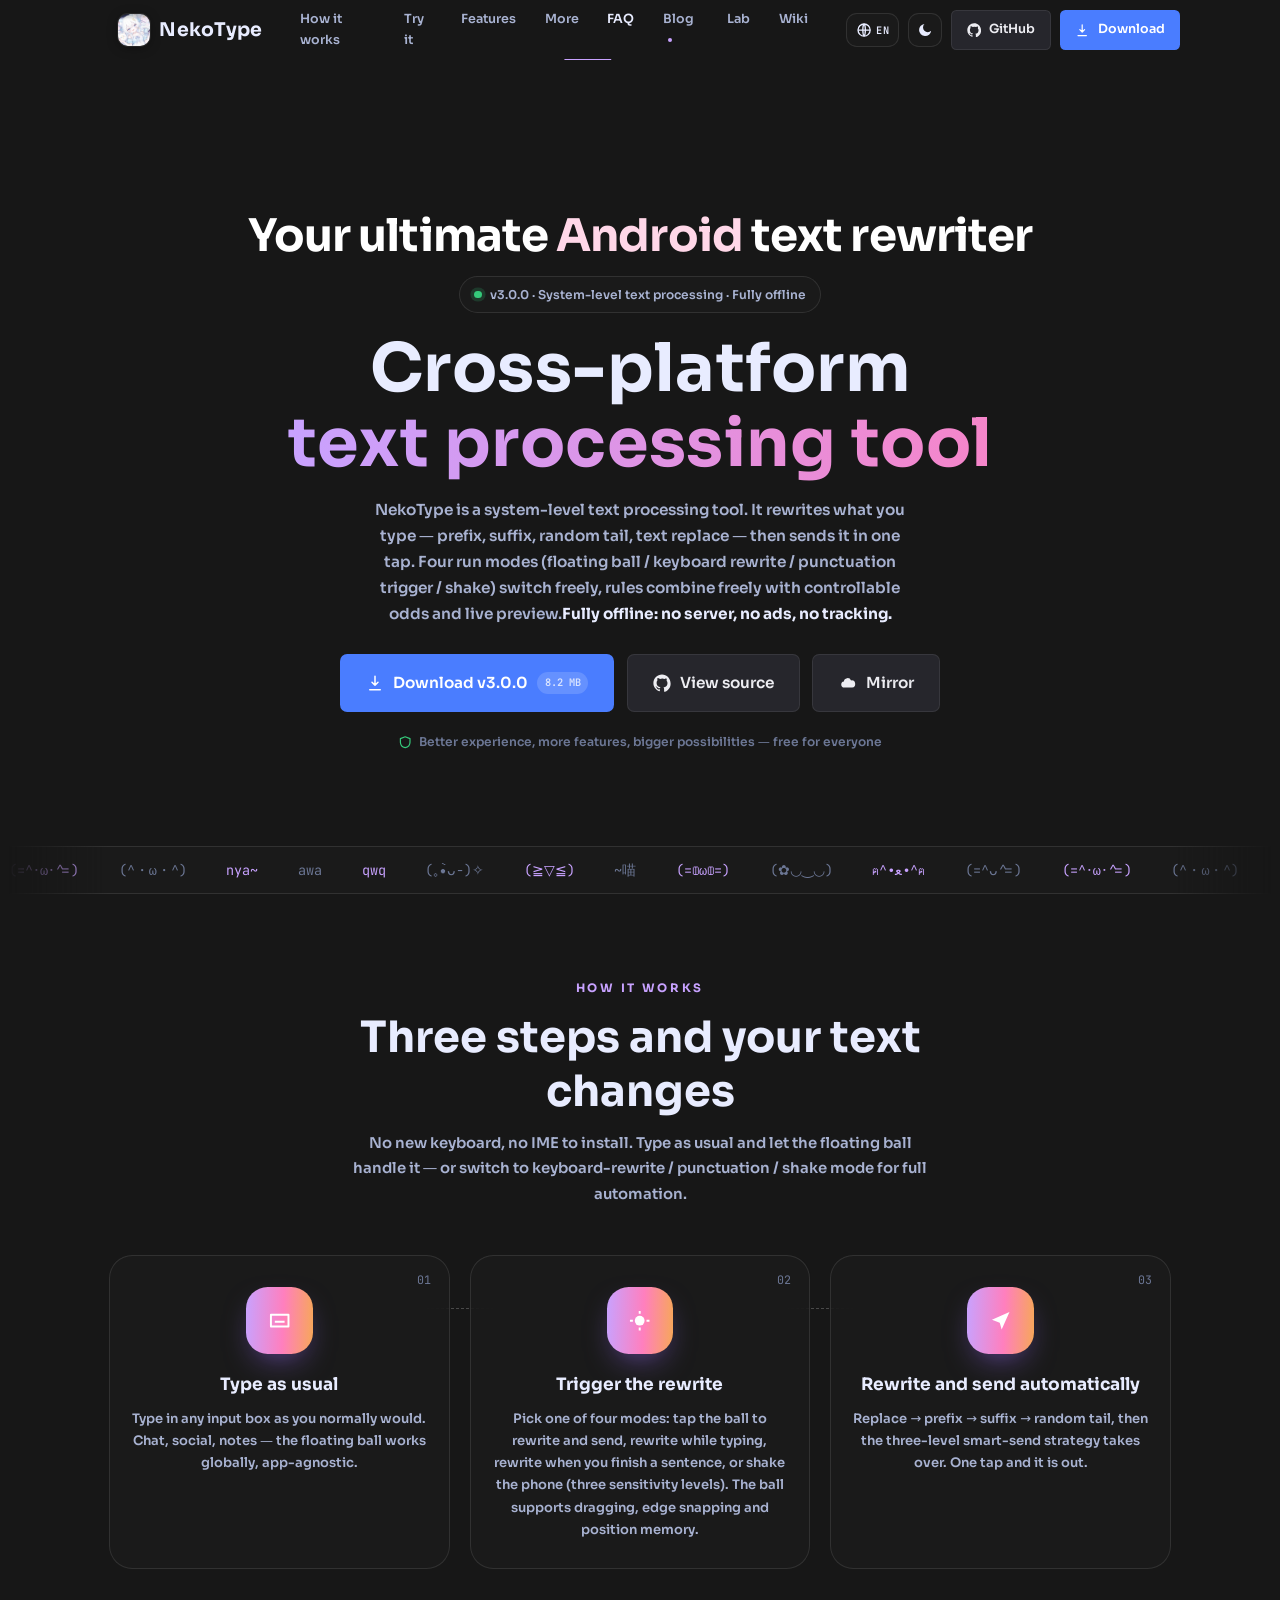
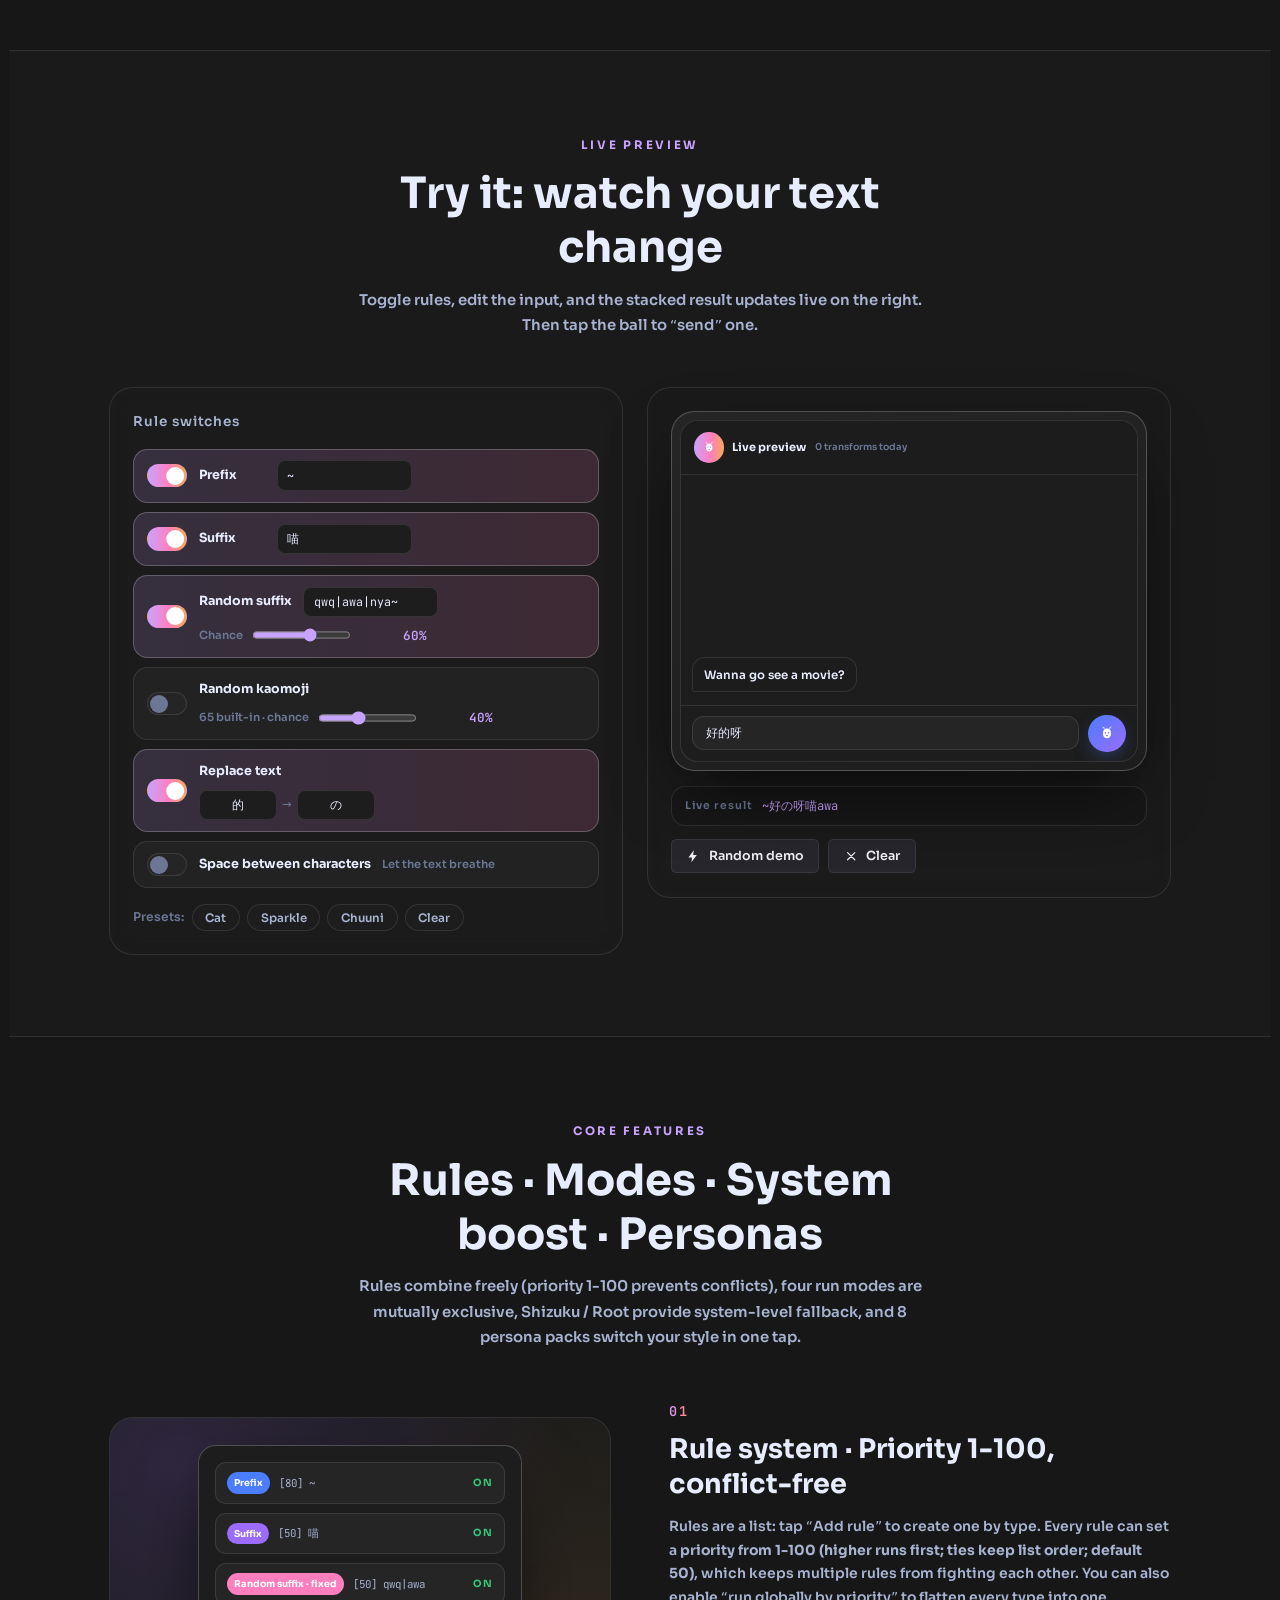
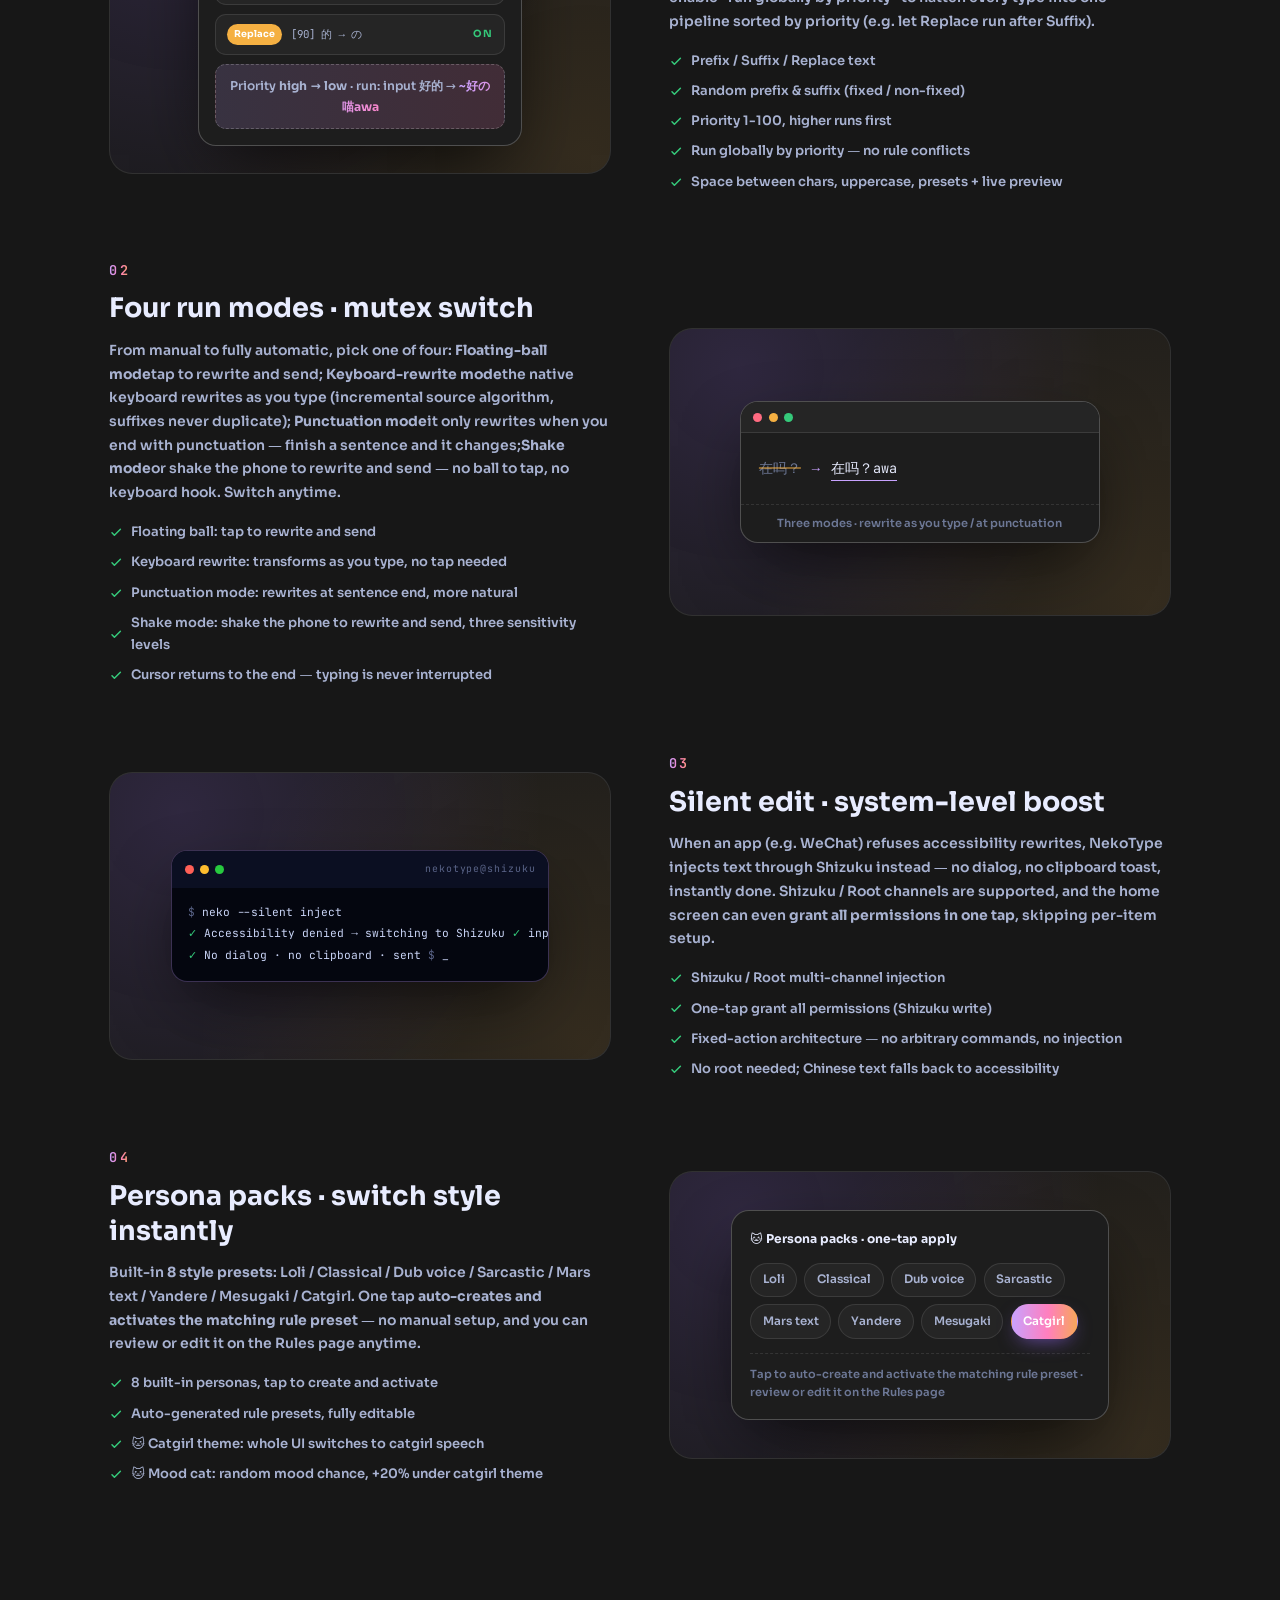
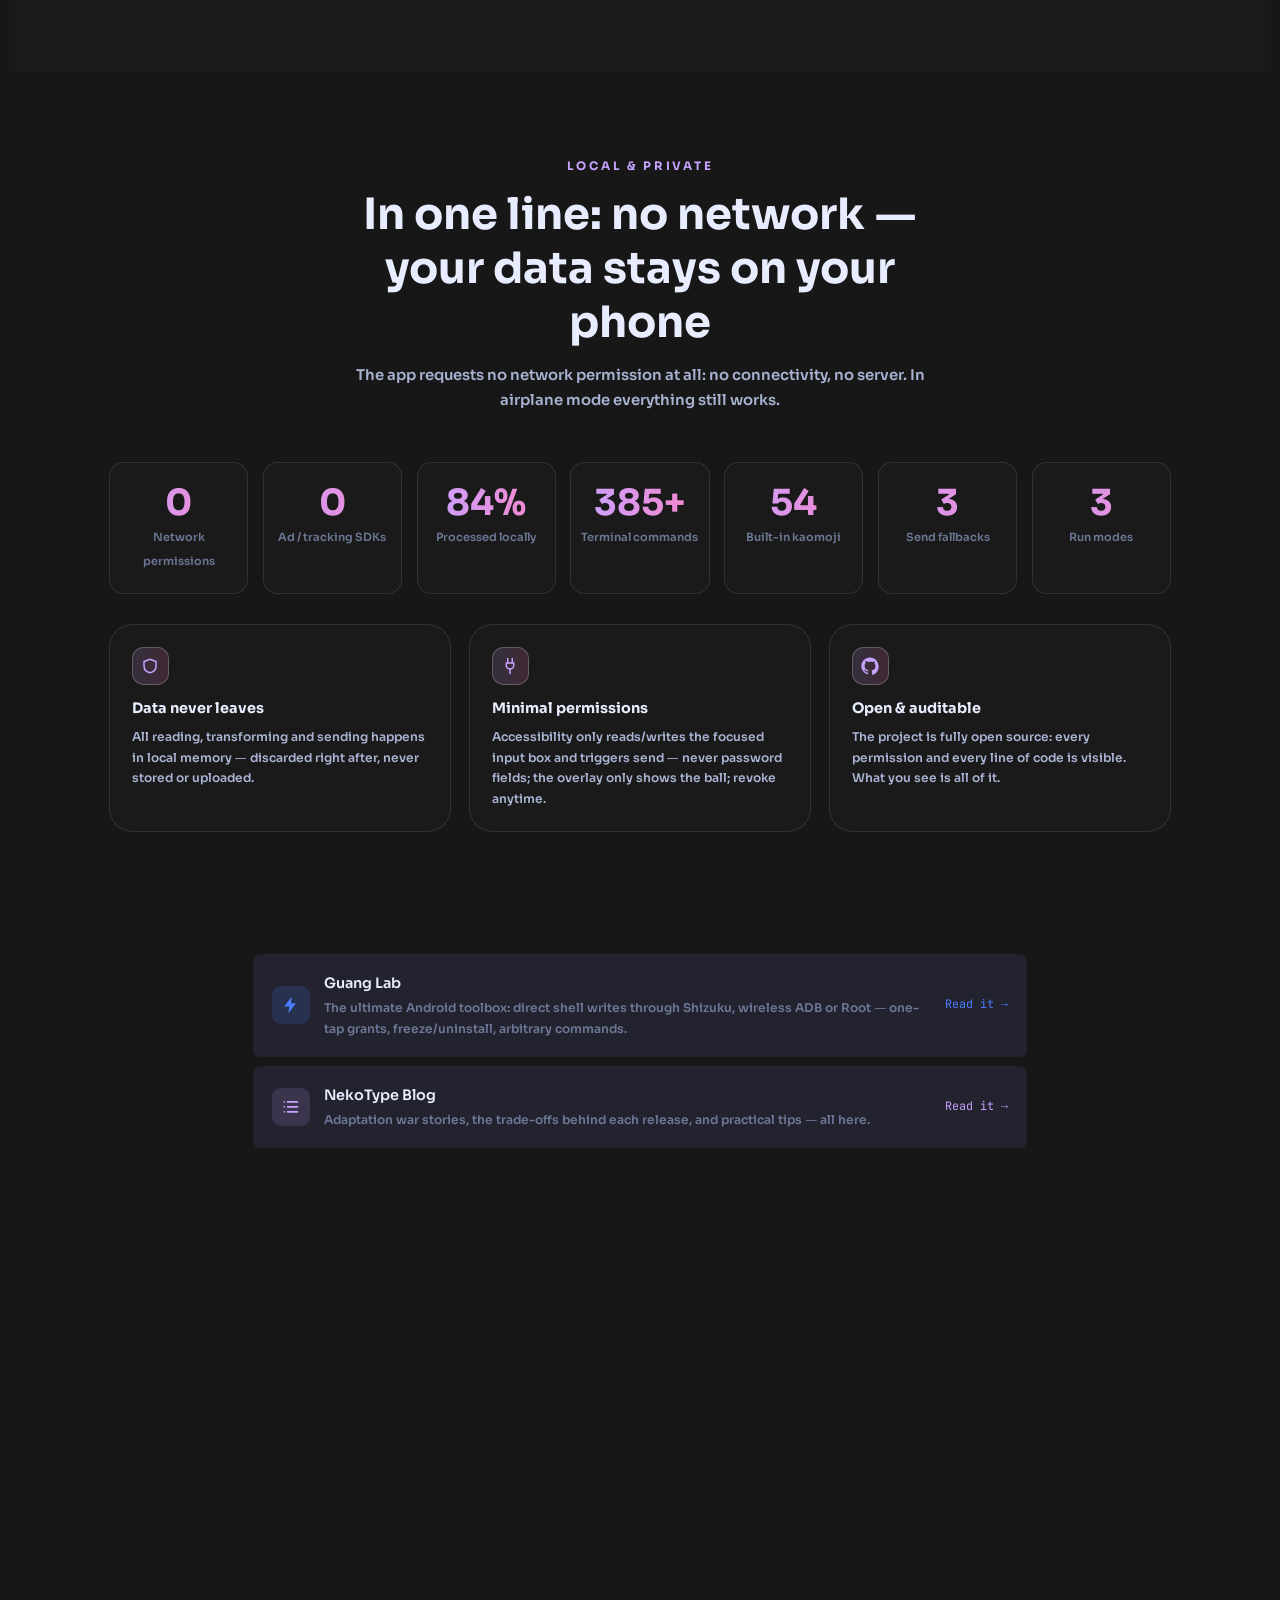
==== index.html @ 882d03f1 "feat: 新增 /wiki/ 使用手册（13 章：安装权限/四模式/规则优先级/人设/注入/名单/终端/主题/隐私/模块/排查/版本史/校验），接进导航与页脚" ====
<!DOCTYPE html>
<html lang="zh-CN" data-theme="dark">
<head>
  <meta charset="UTF-8" />
  <meta name="viewport" content="width=device-width, initial-scale=1.0, viewport-fit=cover" />
  <meta name="color-scheme" content="dark light" />
  <title>NekoType · 全平台通用文本处理工具</title>
  <meta name="description" content="NekoType 是一款全平台通用的文本处理工具：屏幕边缘常驻悬浮球，一键为输入框文本应用前缀/后缀/随机尾缀/文本替换并自动发送。完全离线、无广告、无追踪。" />
  <meta http-equiv="content-language" content="zh-CN" />
  <meta name="language" content="zh-CN" />
  <meta property="og:locale" content="zh_CN" />
  <meta property="og:site_name" content="NekoType" />
  <link rel="alternate" hreflang="zh-CN" href="https://nekotype.top/" />
  <link rel="alternate" hreflang="x-default" href="https://nekotype.top/" />
  <meta name="theme-color" content="#0A0E1E" media="(prefers-color-scheme: dark)" />
  <meta name="theme-color" content="#F5F5F7" media="(prefers-color-scheme: light)" />

  <meta property="og:title" content="NekoType · 一键改写，一键发出" />
  <meta property="og:description" content="悬浮球 · 全平台文本处理工具 · 完全离线" />
  <!-- 换域名时改这一行 + 根目录 CNAME 文件，全站仅此两处写死了域名 -->
  <meta property="og:image" content="https://nekotype.top/assets/index.jpg" />
  <meta property="og:type" content="website" />

  <!-- 标签页图标 = NekoType 自己的图标（assets/index.jpg 缩小版，原图 247KB 不能直接当 favicon） -->
  <link rel="icon" type="image/png" sizes="32x32" href="assets/icon-32.png?v=2.9.1.52" />
  <link rel="icon" type="image/png" sizes="48x48" href="assets/icon-48.png?v=2.9.1.52" />
  <link rel="icon" type="image/png" sizes="192x192" href="assets/icon-192.png?v=2.9.1.52" />
  <link rel="apple-touch-icon" sizes="180x180" href="assets/icon-180.png?v=2.9.1.52" />

  <!-- 字体全部自托管在 assets/fonts/，不再依赖 fonts.googleapis.com（国内打不开） -->

  <!-- 首屏用到的两个字重：提前拉，别等布局后才发现要字体 -->
  <link rel="preload" as="font" type="font/woff2" crossorigin href="assets/fonts/sora-700.woff2" />
  <link rel="stylesheet" href="assets/css/style.css?v=2.9.1.52" />
</head>
<body>
  <div class="loadbar" id="loadBar" aria-hidden="true"></div>
  <!-- 背景为纯色（纯灰 / 纯白）：不再有星空 canvas、彩色光斑、漂浮颜文字 -->

  <!-- 可复用 SVG 图标库 -->
  <svg width="0" height="0" style="position:absolute" aria-hidden="true">
    <defs>
      <symbol id="i-neko" viewBox="0 0 64 64">
        <path d="M21 17 L14 8 L26 15 Z" fill="currentColor" opacity=".95"/>
        <path d="M43 17 L50 8 L38 15 Z" fill="currentColor" opacity=".95"/>
        <path d="M32 16 C23.6 16 18 22.2 18 29.6 V37 C18 44.6 24.4 51 32 51 C39.6 51 46 44.6 46 37 V29.6 C46 22.2 40.4 16 32 16 Z" fill="currentColor"/>
        <ellipse cx="26.5" cy="31.5" rx="2.3" ry="3" fill="#7C5CFF"/>
        <ellipse cx="37.5" cy="31.5" rx="2.3" ry="3" fill="#7C5CFF"/>
        <path d="M32 38.5 C30.2 38.5 28.8 39.7 28.8 41.1 C28.8 42.5 30.2 43.7 32 43.7 C33.8 43.7 35.2 42.5 35.2 41.1 C35.2 39.7 33.8 38.5 32 38.5 Z" fill="#7C5CFF"/>
      </symbol>
      <symbol id="i-paw" viewBox="0 0 24 24">
        <ellipse cx="12" cy="15.5" rx="4.6" ry="3.8" fill="currentColor"/>
        <circle cx="6.5" cy="9.5" r="1.9" fill="currentColor"/>
        <circle cx="17.5" cy="9.5" r="1.9" fill="currentColor"/>
        <circle cx="9.3" cy="6" r="1.6" fill="currentColor"/>
        <circle cx="14.7" cy="6" r="1.6" fill="currentColor"/>
      </symbol>
      <symbol id="i-github" viewBox="0 0 24 24"><path fill="currentColor" d="M12 .5C5.7.5.5 5.7.5 12c0 5.1 3.3 9.4 7.9 10.9.6.1.8-.2.8-.5v-2c-3.2.7-3.9-1.4-3.9-1.4-.5-1.3-1.3-1.7-1.3-1.7-1-.7.1-.7.1-.7 1.2.1 1.8 1.2 1.8 1.2 1 1.8 2.7 1.3 3.4 1 .1-.8.4-1.3.8-1.6-2.6-.3-5.3-1.3-5.3-5.7 0-1.3.5-2.3 1.2-3.1-.1-.3-.5-1.5.1-3.1 0 0 1-.3 3.3 1.2a11.5 11.5 0 0 1 6 0C17 5.6 18 5.9 18 5.9c.6 1.6.2 2.8.1 3.1.8.8 1.2 1.8 1.2 3.1 0 4.4-2.7 5.4-5.3 5.7.4.4.8 1.1.8 2.2v3.3c0 .3.2.6.8.5 4.6-1.5 7.9-5.8 7.9-10.9C23.5 5.7 18.3.5 12 .5z"/></symbol>
      <symbol id="i-download" viewBox="0 0 24 24"><path fill="none" stroke="currentColor" stroke-width="2" stroke-linecap="round" stroke-linejoin="round" d="M12 3v12m0 0l-4-4m4 4l4-4M5 21h14"/></symbol>
      <symbol id="i-cloud" viewBox="0 0 24 24"><path fill="currentColor" d="M7 18a4 4 0 01-.5-7.97 5 5 0 019.58-1.53A4.5 4.5 0 0117.5 18z"/></symbol>
      <symbol id="i-bolt" viewBox="0 0 24 24"><path fill="currentColor" d="M13 2L4 14h6l-1 8 9-12h-6z"/></symbol>
      <symbol id="i-shield" viewBox="0 0 24 24"><path fill="none" stroke="currentColor" stroke-width="2" stroke-linejoin="round" d="M12 3l8 3v6c0 5-3.4 8-8 9-4.6-1-8-4-8-9V6z"/></symbol>
      <symbol id="i-terminal" viewBox="0 0 24 24"><path fill="none" stroke="currentColor" stroke-width="2" stroke-linecap="round" stroke-linejoin="round" d="M4 5h16v14H4zM7 9l3 3-3 3m5 1h4"/></symbol>
      <symbol id="i-list" viewBox="0 0 24 24"><path fill="none" stroke="currentColor" stroke-width="2" stroke-linecap="round" d="M8 6h12M8 12h12M8 18h12M4 6h.01M4 12h.01M4 18h.01"/></symbol>
      <symbol id="i-keyboard" viewBox="0 0 24 24"><path fill="none" stroke="currentColor" stroke-width="2" stroke-linejoin="round" d="M3 6h18v12H3zM7 9h.01M11 9h.01M15 9h.01M7 13h10"/></symbol>
      <symbol id="i-ghost" viewBox="0 0 24 24"><path fill="none" stroke="currentColor" stroke-width="2" stroke-linejoin="round" d="M5 21v-9a7 7 0 0114 0v9l-2.5-2-2.5 2-2-2-2 2-2.5-2zM9 11h.01M15 11h.01"/></symbol>
      <symbol id="i-ban" viewBox="0 0 24 24"><circle cx="12" cy="12" r="9" fill="none" stroke="currentColor" stroke-width="2"/><path fill="none" stroke="currentColor" stroke-width="2" stroke-linecap="round" d="M6 6l12 12"/></symbol>
      <symbol id="i-send" viewBox="0 0 24 24"><path fill="currentColor" d="M3 11l18-8-8 18-2-7z"/></symbol>
      <symbol id="i-log" viewBox="0 0 24 24"><path fill="none" stroke="currentColor" stroke-width="2" stroke-linecap="round" stroke-linejoin="round" d="M5 4h10l4 4v12H5zM14 4v5h5M8 13h8M8 17h5"/></symbol>
      <symbol id="i-database" viewBox="0 0 24 24"><path fill="none" stroke="currentColor" stroke-width="2" d="M12 4c4.4 0 8 1.3 8 3s-3.6 3-8 3-8-1.3-8-3 3.6-3 8-3zM4 7v5c0 1.7 3.6 3 8 3s8-1.3 8-3V7M4 12v5c0 1.7 3.6 3 8 3s8-1.3 8-3v-5"/></symbol>
      <symbol id="i-globe" viewBox="0 0 24 24"><circle cx="12" cy="12" r="9" fill="none" stroke="currentColor" stroke-width="2"/><path fill="none" stroke="currentColor" stroke-width="2" d="M3 12h18M12 3c2.5 2.5 2.5 15 0 18M12 3c-2.5 2.5-2.5 15 0 18"/></symbol>
      <symbol id="i-lock" viewBox="0 0 24 24"><rect x="5" y="11" width="14" height="9" rx="2" fill="none" stroke="currentColor" stroke-width="2"/><path fill="none" stroke="currentColor" stroke-width="2" d="M8 11V7a4 4 0 018 0v4"/></symbol>
      <symbol id="i-heart" viewBox="0 0 24 24"><path fill="currentColor" d="M12 21s-7-4.5-9.5-9C1 8.5 3 5 6.5 5 8.5 5 12 8 12 8s3.5-3 5.5-3C21 5 23 8.5 21.5 12 19 16.5 12 21 12 21z"/></symbol>
      <symbol id="i-plug" viewBox="0 0 24 24"><path fill="none" stroke="currentColor" stroke-width="2" stroke-linecap="round" stroke-linejoin="round" d="M9 2v6M15 2v6M7 8h10v3a5 5 0 01-5 5 5 5 0 01-5-5zM12 16v6"/></symbol>
      <symbol id="i-fab" viewBox="0 0 24 24"><circle cx="12" cy="12" r="5" fill="currentColor"/><path fill="none" stroke="currentColor" stroke-width="2" d="M12 2v3M12 19v3M2 12h3M19 12h3"/></symbol>
      <symbol id="i-check" viewBox="0 0 24 24"><path fill="none" stroke="currentColor" stroke-width="2.5" stroke-linecap="round" stroke-linejoin="round" d="M5 13l4 4L19 7"/></symbol>
      <symbol id="i-arrow" viewBox="0 0 24 24"><path fill="none" stroke="currentColor" stroke-width="2" stroke-linecap="round" stroke-linejoin="round" d="M5 12h14M13 6l6 6-6 6"/></symbol>
      <symbol id="i-star" viewBox="0 0 24 24"><path fill="currentColor" d="M12 2l3 6.5 7 1-5 4.8 1.3 7L12 18l-6.3 3.3L7 14.3 2 9.5l7-1z"/></symbol>
      <symbol id="i-sun" viewBox="0 0 24 24"><circle cx="12" cy="12" r="4" fill="none" stroke="currentColor" stroke-width="2"/><path fill="none" stroke="currentColor" stroke-width="2" stroke-linecap="round" d="M12 2v2M12 20v2M2 12h2M20 12h2M5 5l1.5 1.5M17.5 17.5L19 19M19 5l-1.5 1.5M6.5 17.5L5 19"/></symbol>
      <symbol id="i-moon" viewBox="0 0 24 24"><path fill="currentColor" d="M21 13a9 9 0 11-10-10 7 7 0 0010 10z"/></symbol>
      <symbol id="i-menu" viewBox="0 0 24 24"><path fill="none" stroke="currentColor" stroke-width="2" stroke-linecap="round" d="M4 7h16M4 12h16M4 17h16"/></symbol>
      <symbol id="i-swap" viewBox="0 0 24 24"><path fill="none" stroke="currentColor" stroke-width="2" stroke-linecap="round" stroke-linejoin="round" d="M4 8h13m0 0l-3-3m3 3l-3 3M20 16H7m0 0l3-3m-3 3l3 3"/></symbol>
      <symbol id="i-close" viewBox="0 0 24 24"><path fill="none" stroke="currentColor" stroke-width="2" stroke-linecap="round" d="M6 6l12 12M18 6L6 18"/></symbol>
    </defs>
  </svg>

  <!-- 顶部导航 -->
  <header class="nav" id="nav">
    <div class="nav__inner container">
      <a class="brand" href="#top" aria-label="NekoType 首页">
        <span class="brand__logo brand__logo--img"><img src="assets/logo-72.png" alt="" width="36" height="36" decoding="async" /></span>
        <span class="brand__name">NekoType</span>
      </a>
      <nav class="nav__links" aria-label="主导航">
        <a href="#how">原理</a>
        <a href="#demo">试一试</a>
        <a href="#features">特性</a>
        <a href="#more">更多</a>
        <a href="#faq">FAQ</a>
        <a href="/Blog/" class="nav__blog">博客<span class="nav__blog-dot" aria-hidden="true"></span></a>
        <a href="/starlight/">实验室</a>
        <a href="/wiki/">Wiki</a>
      </nav>
      <div class="nav__actions">
        <div class="lang" id="langPicker">
          <button class="theme-toggle lang__btn" id="langBtn" type="button" aria-label="语言 / Language" title="语言 / Language">
            <svg width="18" height="18"><use href="#i-globe"/></svg>
            <span class="lang__code" data-lang-code>简</span>
          </button>
          <div class="lang__menu" id="langMenu" role="menu">
            <button type="button" role="menuitem" data-lang="system">跟随系统<span class="lang__hint">System</span></button>
            <button type="button" role="menuitem" data-lang="zh-Hans">简体中文</button>
            <button type="button" role="menuitem" data-lang="zh-Hant">繁體中文</button>
            <button type="button" role="menuitem" data-lang="en">English</button>
          </div>
        </div>
        <button class="theme-toggle" id="themeToggle" type="button" aria-label="切换主题" title="切换亮/暗主题">
          <svg class="ico-moon" width="18" height="18"><use href="#i-moon"/></svg>
          <svg class="ico-sun" width="18" height="18"><use href="#i-sun"/></svg>
        </button>
        <a class="btn btn--ghost btn--sm" href="https://github.com/Yukstarlight/NekoType" target="_blank" rel="noopener">
          <svg width="16" height="16"><use href="#i-github"/></svg><span>GitHub</span>
        </a>
        <a class="btn btn--primary btn--sm" href="#download">
          <svg width="16" height="16"><use href="#i-download"/></svg><span>下载</span>
        </a>
        <button class="nav__burger" id="burger" type="button" aria-label="菜单" aria-expanded="false">
          <svg width="22" height="22"><use href="#i-menu"/></svg>
        </button>
      </div>
    </div>
    <div class="nav__mobile" id="mobileMenu" aria-hidden="true">
      <a href="#how">原理</a><a href="#demo">试一试</a><a href="#features">特性</a>
      <a href="#more">更多</a><a href="#faq">FAQ</a><a href="#download">下载</a>
    </div>
  </header>

  <main id="top">
    <!-- HERO -->
    <section class="hero">
      <div class="container hero__grid">
        <div class="hero__copy reveal">
          <p class="hero__kicker">您的终极 <span class="kicker-os">Android</span> 文本改写器</p>
          <span class="pill pill--badge hero__badge">
            <span class="dot"></span> v3.0.0 · 系统级文本处理 · 完全离线
          </span>
          <h1 class="hero__title">
            全平台通用的<br><span class="grad-text">文本处理工具</span>
          </h1>
          <p class="hero__sub">
            NekoType 是一款系统级文本处理工具：一键为输入框内容应用前缀、后缀、随机尾缀、文本替换等规则并自动发送。四种运行模式（悬浮球 / 篡改键盘 / 断句追加 / 摇一摇）自由切换，规则自由组合、概率可控、实时预览。<strong>完全离线运行，无服务器、无广告、无追踪。</strong>
          </p>
          <div class="hero__cta">
            <a class="btn btn--primary btn--lg" id="heroDownload" href="https://github.com/Yukstarlight/NekoType/releases/download/NekoType-latestversion/NekoType-v3.0.0.apk" target="_blank" rel="noopener">
              <svg width="20" height="20"><use href="#i-download"/></svg>
              <span>下载 v3.0.0</span>
              <span class="btn__meta">8.2 MB</span>
            </a>
            <a class="btn btn--ghost btn--lg" href="https://github.com/Yukstarlight/NekoType" target="_blank" rel="noopener">
              <svg width="20" height="20"><use href="#i-github"/></svg><span>查看源码</span>
            </a>
            <a class="btn btn--ghost btn--lg" href="#download" data-dl-open>
              <svg width="20" height="20"><use href="#i-cloud"/></svg><span>备用下载</span>
            </a>
          </div>
          <p class="hero__trust">
            <svg width="16" height="16"><use href="#i-shield"/></svg>
            更强的体验，更多的功能，更大的可能，对所有人免费
          </p>
        </div>

      </div>

      <!-- 颜文字跑马灯 -->
      <div class="marquee" aria-hidden="true">
        <div class="marquee__track">
          <span>(=^･ω･^=)</span><span>(^・ω・^)</span><span>nya~</span><span>awa</span><span>qwq</span><span>(｡•̀ᴗ-)✧</span><span>(≧▽≦)</span><span>~喵</span><span>(=ↀωↀ=)</span><span>(✿◡‿◡)</span><span>ฅ^•ﻌ•^ฅ</span><span>(=^ᴗ^=)</span>
          <span>(=^･ω･^=)</span><span>(^・ω・^)</span><span>nya~</span><span>awa</span><span>qwq</span><span>(｡•̀ᴗ-)✧</span><span>(≧▽≦)</span><span>~喵</span><span>(=ↀωↀ=)</span><span>(✿◡‿◡)</span><span>ฅ^•ﻌ•^ฅ</span><span>(=^ᴗ^=)</span>
        </div>
      </div>
    </section>

    <!-- 原理 / 三步 -->
    <section class="section" id="how">
      <div class="container">
        <header class="section__head reveal">
          <span class="kicker">原理</span>
          <h2 class="section__title">三步，句子就变了样</h2>
          <p class="section__lead">不用换键盘、不用装输入法。你照常打字，剩下交给悬浮球——或切到篡改键盘 / 断句追加 / 摇一摇模式全自动。</p>
        </header>
        <ol class="steps">
          <li class="step reveal">
            <span class="step__num">01</span>
            <span class="step__ico"><svg width="26" height="26"><use href="#i-keyboard"/></svg></span>
            <h3>正常打字</h3>
            <p>在任意输入框里像平时一样输入文本。即时通讯、社交、笔记——悬浮球不依赖特定应用，全局可用。</p>
          </li>
          <li class="step reveal" data-reveal-delay="90">
            <span class="step__num">02</span>
            <span class="step__ico"><svg width="26" height="26"><use href="#i-fab"/></svg></span>
            <h3>触发变换</h3>
            <p>四种模式任选：点悬浮球改写发送、篡改键盘模式打字即变、断句追加模式打完一句自动改、摇一摇模式摇一下就改。悬浮球支持拖动摆放、边缘吸附、位置持久记忆。</p>
          </li>
          <li class="step reveal" data-reveal-delay="180">
            <span class="step__num">03</span>
            <span class="step__ico"><svg width="26" height="26"><use href="#i-send"/></svg></span>
            <h3>自动改写并发送</h3>
            <p>文本替换 → 前缀 → 后缀 → 随机尾缀，再走三级智能发送策略，一键到底，话就发出去了。</p>
          </li>
        </ol>
      </div>
    </section>

    <!-- 效果预览 / 互动演示 -->
    <section class="section section--alt" id="demo">
      <div class="container">
        <header class="section__head reveal">
          <span class="kicker">效果预览</span>
          <h2 class="section__title">亲手试试，文本怎么变</h2>
          <p class="section__lead">勾选规则、修改输入，右侧实时预览叠加结果，再点悬浮球「发送」一条试试。</p>
        </header>

        <div class="demo">
          <!-- 规则面板 -->
          <div class="demo__rules reveal">
            <h3 class="demo__sub">规则开关</h3>
            <ul class="rule-list" id="ruleList">
              <li class="rule-item" data-rule="prefix">
                <label class="switch"><input type="checkbox" checked data-key="prefix"><span class="switch__track"></span></label>
                <div class="rule-item__body">
                  <b>前缀</b>
                  <input class="rule-input" type="text" value="~" data-key="prefix-val" maxlength="12" />
                </div>
              </li>
              <li class="rule-item" data-rule="suffix">
                <label class="switch"><input type="checkbox" checked data-key="suffix"><span class="switch__track"></span></label>
                <div class="rule-item__body">
                  <b>后缀</b>
                  <input class="rule-input" type="text" value="喵" data-key="suffix-val" maxlength="12" />
                </div>
              </li>
              <li class="rule-item" data-rule="randSuffix">
                <label class="switch"><input type="checkbox" checked data-key="randSuffix"><span class="switch__track"></span></label>
                <div class="rule-item__body">
                  <b>随机后缀</b>
                  <input class="rule-input" type="text" value="qwq|awa|nya~" data-key="randSuffix-val" maxlength="40" />
                  <span class="rule-item__hint">触发概率 <input class="range" type="range" min="1" max="100" value="60" data-key="randSuffix-p" /> <b class="range-val" data-key="randSuffix-pv">60%</b></span>
                </div>
              </li>
              <li class="rule-item" data-rule="kaomoji">
                <label class="switch"><input type="checkbox" data-key="kaomoji"><span class="switch__track"></span></label>
                <div class="rule-item__body">
                  <b>随机颜文字</b>
                  <span class="rule-item__hint">内置 65 种 · 触发概率 <input class="range" type="range" min="1" max="100" value="40" data-key="kaomoji-p" /> <b class="range-val" data-key="kaomoji-pv">40%</b></span>
                </div>
              </li>
              <li class="rule-item" data-rule="replace">
                <label class="switch"><input type="checkbox" checked data-key="replace"><span class="switch__track"></span></label>
                <div class="rule-item__body">
                  <b>替换文本</b>
                  <span class="rule-item__pair">
                    <input class="rule-input rule-input--sm" type="text" value="的" data-key="replace-from" maxlength="6" /> →
                    <input class="rule-input rule-input--sm" type="text" value="の" data-key="replace-to" maxlength="6" />
                  </span>
                </div>
              </li>
              <li class="rule-item" data-rule="space">
                <label class="switch"><input type="checkbox" data-key="space"><span class="switch__track"></span></label>
                <div class="rule-item__body"><b>字符间加空格</b><span class="rule-item__hint">让句子透气</span></div>
              </li>
            </ul>
            <div class="demo__preset">
              <span>预设：</span>
              <button class="chip-btn" data-preset="cat">猫语</button>
              <button class="chip-btn" data-preset="kira">闪闪</button>
              <button class="chip-btn" data-preset="weeb">中二</button>
              <button class="chip-btn" data-preset="clean">清空</button>
            </div>
          </div>

          <!-- 聊天预览 -->
          <div class="demo__chat reveal" data-reveal-delay="120">
            <div class="phone phone--mini">
              <div class="phone__screen phone__screen--mini">
                <div class="chat-head chat-head--mini">
                  <span class="chat-head__ava"><svg width="16" height="16" style="color:#fff"><use href="#i-neko"/></svg></span>
                  <b>效果预览</b><small id="chatCount">今日变换 0 次</small>
                </div>
                <div class="chat-body chat-body--mini" id="demoChat">
                  <div class="bubble bubble--in">想去看电影嘛？</div>
                </div>
                <div class="chat-input chat-input--mini">
                  <input class="chat-input__field" id="demoInput" type="text" value="好的呀" placeholder="输入点啥…" maxlength="60" />
                  <button class="fab fab--mini" id="demoFab" aria-label="点一下悬浮球发送" title="点一下悬浮球 · 发送">
                    <svg width="20" height="20" style="color:#fff"><use href="#i-neko"/></svg>
                  </button>
                </div>
              </div>
            </div>
            <div class="preview-bar">
              <span class="preview-bar__label">实时预览</span>
              <code class="preview-bar__out" id="previewOut">~好的の喵awa</code>
            </div>
            <div class="demo__actions">
              <button class="btn btn--ghost btn--sm" id="randomDemo" type="button">
                <svg width="16" height="16"><use href="#i-bolt"/></svg><span>随机演示</span>
              </button>
              <button class="btn btn--ghost btn--sm" id="clearChat" type="button">
                <svg width="16" height="16"><use href="#i-close"/></svg><span>清空</span>
              </button>
            </div>
          </div>
        </div>
      </div>
    </section>

    <!-- 核心特性 三大块 -->
    <section class="section" id="features">
      <div class="container">
        <header class="section__head reveal">
          <span class="kicker">核心特性</span>
          <h2 class="section__title">规则 · 模式 · 系统增强 · 人设语气</h2>
          <p class="section__lead">规则自由组合（优先级 1-100 防冲突），四种运行模式互斥切换，Shizuku / Root 系统级兜底，还有 8 套人设语气包一键换人设。</p>
        </header>

        <article class="feature-block reveal">
          <div class="feature-block__visual feature-visual feature-visual--rules">
            <div class="rule-card">
              <div class="rule-card__row"><span class="tag tag--pre">前缀</span><code>[80] ~</code><span class="rule-card__on">开</span></div>
              <div class="rule-card__row"><span class="tag tag--suf">后缀</span><code>[50] 喵</code><span class="rule-card__on">开</span></div>
              <div class="rule-card__row"><span class="tag tag--rnd">随机后缀·固定</span><code>[50] qwq|awa</code><span class="rule-card__on">开</span></div>
              <div class="rule-card__row"><span class="tag tag--rep">替换</span><code>[90] 的 → の</code><span class="rule-card__on">开</span></div>
              <div class="rule-card__preview">优先级 <b>大 → 小</b> 执行：输入 <b>好的</b> → <b class="grad-text">~好の喵awa</b></div>
            </div>
          </div>
          <div class="feature-block__copy">
            <span class="feature-block__num">01</span>
            <h3>规则系统 · 优先级 1-100 防冲突</h3>
            <p>规则页采用列表模型，点「添加规则」即可按类型创建。每条规则都能设<strong>优先级 1-100（数字越大越先执行，同级按列表顺序，默认 50）</strong>，从根上避免多条规则互相打架；还可开启「按等级全局执行」，让所有类型打散、严格按等级从大到小走一条流水线（例如让「替换」在后缀之后生效）。</p>
            <ul class="ticks">
              <li><svg width="16" height="16"><use href="#i-check"/></svg> 前缀 / 后缀 / 替换文本</li>
              <li><svg width="16" height="16"><use href="#i-check"/></svg> 随机前缀·后缀（固定 / 不固定两种）</li>
              <li><svg width="16" height="16"><use href="#i-check"/></svg> 优先级 1-100，数字越大越先执行</li>
              <li><svg width="16" height="16"><use href="#i-check"/></svg> 按等级全局执行，杜绝规则冲突</li>
              <li><svg width="16" height="16"><use href="#i-check"/></svg> 字符加空格、转大写、多套预设 + 效果预览</li>
            </ul>
          </div>
        </article>

        <article class="feature-block feature-block--rev reveal">
          <div class="feature-block__visual feature-visual feature-visual--kbd">
            <div class="kbd-mock">
              <div class="kbd-mock__bar"><span></span><span></span><span></span></div>
              <div class="kbd-mock__type">
                <span class="kbd-mock__raw" id="kbdRaw">我今天好开心</span>
                <span class="kbd-mock__arrow">→</span>
                <span class="kbd-mock__out" id="kbdOut">我今天好开心喵</span>
              </div>
              <div class="kbd-mock__hint">三种模式 · 打字即变 / 断句即改</div>
            </div>
          </div>
          <div class="feature-block__copy">
            <span class="feature-block__num">02</span>
            <h3>四种运行模式 · 互斥切换</h3>
            <p>从手动到全自动，四种模式任选其一：<strong>悬浮球模式</strong>点一下改写发送；<strong>篡改键盘模式</strong>原生键盘打字即自动改（增量原文算法，后缀永不重复）；<strong>断句追加模式</strong>输入以标点结尾才篡改，打完一句自动改，更自然；<strong>摇一摇模式</strong>摇一下手机就改写发送，不用点球、也不拦键盘。随时切换。</p>
            <ul class="ticks">
              <li><svg width="16" height="16"><use href="#i-check"/></svg> 悬浮球模式：点一下即改写发送</li>
              <li><svg width="16" height="16"><use href="#i-check"/></svg> 篡改键盘模式：打字即变，无需点球</li>
              <li><svg width="16" height="16"><use href="#i-check"/></svg> 断句追加模式：标点结尾才改，更自然</li>
              <li><svg width="16" height="16"><use href="#i-check"/></svg> 摇一摇模式：摇一下即改写发送，三档灵敏度</li>
              <li><svg width="16" height="16"><use href="#i-check"/></svg> 写回自动移光标到末尾，不打断输入</li>
            </ul>
          </div>
        </article>

        <article class="feature-block reveal">
          <div class="feature-block__visual feature-visual feature-visual--silent">
            <div class="term">
              <div class="term__bar"><span class="dot dot--r"></span><span class="dot dot--y"></span><span class="dot dot--g"></span><small>nekotype@shizuku</small></div>
              <pre class="term__body"><span class="c-dim">$</span> neko --silent inject
<span class="c-ok">✓</span> 无障碍通道被拒 → 切换 Shizuku
<span class="c-ok">✓</span> input text: <span class="c-pri">"~好の喵awa"</span> <span class="c-dim">(17ms)</span>
<span class="c-ok">✓</span> 无弹窗 · 无剪贴板 · 已发送
<span class="c-dim">$</span> _</pre>
            </div>
          </div>
          <div class="feature-block__copy">
            <span class="feature-block__num">03</span>
            <h3>静默修改 · 系统级增强</h3>
            <p>当部分应用（如微信）拒绝无障碍改写时，自动改用 Shizuku 直接注入，全程无弹窗、无剪贴板提示，改完即走。支持 Shizuku / Root 多通道，首页还能<strong>一键授权所有权限</strong>，省去逐项点击。</p>
            <ul class="ticks">
              <li><svg width="16" height="16"><use href="#i-check"/></svg> Shizuku / Root 多通道注入</li>
              <li><svg width="16" height="16"><use href="#i-check"/></svg> 一键授权所有权限（Shizuku 直写）</li>
              <li><svg width="16" height="16"><use href="#i-check"/></svg> 固定动作架构，不接受任意命令，杜绝注入</li>
              <li><svg width="16" height="16"><use href="#i-check"/></svg> 免 Root，中文文本自动回退无障碍</li>
            </ul>
          </div>
        </article>

        <article class="feature-block feature-block--rev reveal">
          <div class="feature-block__visual feature-visual feature-visual--persona">
            <div class="persona-panel">
              <div class="persona-panel__title">🐱 人设语气包 · 一键套用</div>
              <div class="persona-panel__chips">
                <span class="persona-chip">萝莉语</span>
                <span class="persona-chip">古风文言</span>
                <span class="persona-chip">译制片腔</span>
                <span class="persona-chip">阴阳怪气</span>
                <span class="persona-chip">火星文</span>
                <span class="persona-chip">病娇</span>
                <span class="persona-chip">雌小鬼</span>
                <span class="persona-chip is-active">猫娘</span>
              </div>
              <div class="persona-panel__hint">点击即自动创建对应规则预设并激活 · 可在规则页查看 / 修改</div>
            </div>
          </div>
          <div class="feature-block__copy">
            <span class="feature-block__num">04</span>
            <h3>人设语气包 · 聊天秒换人设</h3>
            <p>内置 <strong>8 套风格预设</strong>：萝莉语 / 古风文言 / 译制片腔 / 阴阳怪气 / 火星文 / 病娇 / 雌小鬼 / 猫娘。点一下<strong>自动创建对应规则预设并激活</strong>，无需手动配规则，规则页可随时查看与二次修改。</p>
            <ul class="ticks">
              <li><svg width="16" height="16"><use href="#i-check"/></svg> 8 套内置人设，点击即创建并激活</li>
              <li><svg width="16" height="16"><use href="#i-check"/></svg> 自动生成规则预设，可二次编辑</li>
              <li><svg width="16" height="16"><use href="#i-check"/></svg> 🐱 猫娘主题：全 UI 切换猫娘用语</li>
              <li><svg width="16" height="16"><use href="#i-check"/></svg> 🐱 情绪小猫：随机情绪概率，猫娘主题 +20%</li>
            </ul>
          </div>
        </article>
      </div>
    </section>

    <!-- 特性网格 -->
    <section class="section section--alt" id="more">
      <div class="container">
        <header class="section__head reveal">
          <span class="kicker">更多能力</span>
          <h2 class="section__title">一只悬浮球，比你想象的更强</h2>
          <p class="section__lead">从启动动画到集成终端，从三种模式到防篡改，全部基于系统公开 API 实现。</p>
        </header>
                <div class="grid-cards">
          <article class="card reveal"><span class="card__ico"><svg width="24" height="24"><use href="#i-star"/></svg></span><h3>启动动画</h3><p>图标圆形弹性弹出 + 标题副标题依次淡入，1 秒进入首页。启动 slogan：Welcome to Mist Unveils Infinite Tomorrows。</p></article>
          <article class="card reveal" data-reveal-delay="60"><span class="card__ico"><svg width="24" height="24"><use href="#i-fab"/></svg></span><h3>悬浮按钮</h3><p>常驻屏幕边缘，默认 56dp，拖动摆放、边缘吸附、位置记忆。柔光玻璃效果、5 秒空闲收成小圆点、大小与透明度实时可调，还能用任意图片作悬浮球头像（圆形裁剪）。</p></article>
          <article class="card reveal" data-reveal-delay="120"><span class="card__ico"><svg width="24" height="24"><use href="#i-menu"/></svg></span><h3>悬浮球快捷菜单</h3><p>长按弹出：切换与管理规则预设、规则开关、行为与样式面板、立即变换并发送，以及设置 / 日志 / 终端 / 停止服务。</p></article>
          <article class="card reveal"><span class="card__ico"><svg width="24" height="24"><use href="#i-swap"/></svg></span><h3>应用预设映射</h3><p>为指定应用单独绑定规则预设，切到该应用自动换套规则，未映射的应用沿用当前预设，另有「自动切换」总开关。</p></article>
          <article class="card reveal" data-reveal-delay="60"><span class="card__ico"><svg width="24" height="24"><use href="#i-plug"/></svg></span><h3>NekoType-OS V1 模块系统</h3><p>导入 ZIP 模块（<code>module.json</code> 清单 + <code>classes.dex</code> 入口类），原生 DexClassLoader 在进程内加载、导入即生效。可声明文本变换 / 设置卡片 / 启动画面 / 菜单 / UI 覆盖；与宿主同权限，只装可信模块。</p></article>
          <article class="card reveal" data-reveal-delay="120"><span class="card__ico"><svg width="24" height="24"><use href="#i-keyboard"/></svg></span><h3>兼容性与输入保护</h3><p>无障碍服务组件名伪装成系统「随选朗读」，绕过按类名屏蔽无障碍的应用（微信等，NyaNote / GKD 同款做法）。另有删除优化（删文字时暂停改写，停手约 0.5 秒再恢复）与语音输入 1 秒长停顿判定。</p></article>
          <article class="card reveal"><span class="card__ico"><svg width="24" height="24"><use href="#i-ban"/></svg></span><h3>应用黑白名单</h3><p>名单页列出全部已安装应用，可搜索、全选、清空。黑名单模式：名单内不自动篡改；白名单模式：只对名单内自动篡改。悬浮球手动点击始终不受限。</p></article>
          <article class="card reveal" data-reveal-delay="60"><span class="card__ico"><svg width="24" height="24"><use href="#i-terminal"/></svg></span><h3>Mist 集成终端</h3><p>复用 Termux 引擎的 PTY 真实终端，460+ 命令与 nekosay / nekomood / catbomb 等猫系命令，JetBrains Mono 等宽字体；字号 10-24sp、面板透明度、字体颜色均可调。</p></article>
          <article class="card reveal" data-reveal-delay="120"><span class="card__ico"><svg width="24" height="24"><use href="#i-sun"/></svg></span><h3>外观与六套主题</h3><p>深色 / 浅色 / 跟随系统 / 星空 / 猫娘 / 前苏联（CCCP），可自定义任意图片作应用背景。前苏联主题为红旗红 + 鎏金 + 深褐底，构造主义红色斜带与红星图标，纯矢量任意分辨率不糊。</p></article>
          <article class="card reveal"><span class="card__ico"><svg width="24" height="24"><use href="#i-lock"/></svg></span><h3>安全防护</h3><p>Argon2id 密码锁 + Keystore 加密；隐藏模式 pm hide + 设备管理员防卸载；Shizuku / Root 双通道；TamperGuard 签名校验 + Hook 框架检测。</p></article>
          <article class="card reveal" data-reveal-delay="60"><span class="card__ico"><svg width="24" height="24"><use href="#i-log"/></svg></span><h3>日志查看器</h3><p>7 级日志体系 + 系统 logcat 直读，变换失败、发送被拦截一眼定位。系统标签轻汉化，字体可缩放、可复制导出。</p></article>
          <article class="card reveal" data-reveal-delay="120"><span class="card__ico"><svg width="24" height="24"><use href="#i-database"/></svg></span><h3>数据管理</h3><p>一键导出/导入全部配置（规则 + 行为 + 外观），文本格式可读可编辑，换机备份方便。每日变换次数 + 7 天趋势一目了然。</p></article>
        </div>
        <div class="cap-row reveal">
          <span class="cap-row__label">还有</span>
          <span class="cap-chip">七种语言</span>
          <span class="cap-chip">猫娘主题</span>
          <span class="cap-chip">情绪小猫</span>
          <span class="cap-chip">权限自动巡检</span>
          <span class="cap-chip">常驻保活</span>
        </div>
      </div>
    </section>

    <!-- 信任 / 数据 -->
    <section class="section stats">
      <div class="container">
        <header class="section__head reveal">
          <span class="kicker">纯本地与隐私</span>
          <h2 class="section__title">一句话：不联网，数据只在你的手机上</h2>
          <p class="section__lead">应用本体不申请任何网络权限，没有联网能力，更没有服务器。断网、飞行模式，全部功能照常运行。</p>
        </header>
        <div class="stat-row reveal">
          <div class="stat"><b class="grad-text" data-count="0">0</b><span>网络权限</span></div>
          <div class="stat"><b class="grad-text" data-count="0">0</b><span>广告 / 追踪 SDK</span></div>
          <div class="stat"><b class="grad-text" data-count="100" data-suffix="%">0</b><span>离线本地处理</span></div>
          <div class="stat"><b class="grad-text" data-count="460" data-suffix="+">0</b><span>内置终端命令</span></div>
          <div class="stat"><b class="grad-text" data-count="65">0</b><span>种内置颜文字</span></div>
          <div class="stat"><b class="grad-text" data-count="3">0</b><span>级发送兜底</span></div>
          <div class="stat"><b class="grad-text" data-count="4">0</b><span>种运行模式</span></div>
        </div>
        <div class="trust-grid reveal" data-reveal-delay="120">
          <div class="trust"><span class="trust__ico"><svg width="20" height="20"><use href="#i-shield"/></svg></span><h4>数据不出设备</h4><p>所有文本读取、规则变换、发送触发全部在设备本地内存完成，处理完即丢弃，不留存、不上传。</p></div>
          <div class="trust"><span class="trust__ico"><svg width="20" height="20"><use href="#i-plug"/></svg></span><h4>权限最小化</h4><p>无障碍仅用于读写当前输入框并触发发送，不读密码框；悬浮窗仅显示按钮；所有权限可随时撤销。</p></div>
          <div class="trust"><span class="trust__ico"><svg width="20" height="20"><use href="#i-github"/></svg></span><h4>开源可审计</h4><p>项目完全开源，任何一条权限、任何一行代码你都可以查看。你看到的就是全部代码。</p></div>
        </div>
      </div>
    </section>

    <!-- 博客入口（/Blog 跳转到 yukastromuit.bbroot.com） -->
    <section class="section section--tight" id="blog">
      <div class="container container--narrow">
        <a class="blog-promo blog-promo--lab reveal" href="/starlight/">
          <span class="blog-promo__ico" aria-hidden="true">
            <svg width="22" height="22"><use href="#i-bolt"/></svg>
          </span>
          <span class="blog-promo__body">
            <strong>光 · 实验室</strong>
            <em>终极 Android 工具箱：Shizuku / 无线调试 / Root 三通道 shell 直写，一键授权、冻结卸载、任意命令。</em>
          </span>
          <span class="blog-promo__cta">去看看 →</span>
        </a>

        <a class="blog-promo reveal" href="/Blog/">
          <span class="blog-promo__ico" aria-hidden="true">
            <svg width="22" height="22"><use href="#i-list"/></svg>
          </span>
          <span class="blog-promo__body">
            <strong>NekoType 博客</strong>
            <em>适配折腾记、版本背后的取舍、使用技巧，都写在这里。</em>
          </span>
          <span class="blog-promo__cta">去看看 →</span>
        </a>
      </div>
    </section>

    <!-- 变更记录（来源：仓库提交记录 / 发行说明 / v2.8.5 源码核对） -->
    <section class="section" id="changes">
      <div class="container container--narrow">
        <header class="section__head reveal">
          <span class="kicker">变更记录</span>
          <h2 class="section__title">从 2.5.5 到现在<span class="section__note">（仅记录大更新，小更新不写）</span></h2>
        </header>
        <ol class="chg">
        <li class="chg__item reveal" data-reveal-delay="0">
          <span class="chg__ver">v3.0.0</span>
          <p class="chg__text">检测到「喵喵助手」「NyaNote」时用猫娘语气提示卸载（可跳转系统应用信息页，同版本只提示一次）；启动页新增标语「迷雾散尽，未来已来」，启动／页面切换／悬浮球改为弹性与位移组合动效；修复强制篡改键盘删字后要等一会才恢复、连点触发无限连发、每敲一个字发一条消息；修复关闭服务后悬浮球自己复活、心跳取消无效、规则编辑遮罩残留导致整屏点不动；修复换自定义背景或图标不生效、部分页面背景变空白；修复写回失败仍提示「已变换」并按原文发送；修复后缀以标点结尾或颜文字时越叠越多；Shizuku ContentProvider 补上必要权限声明。</p>
        </li>
          <li class="chg__item chg__item--now reveal" data-reveal-delay="0">
            <span class="chg__ver">v2.9.9</span>
            <p class="chg__text">撤销上一轮实验性的多语言改动，语言列表回到 7 种，启动时自动清理失效的语言标记；修复开启「静默修改」后重启进入规则页反复提示「已开启」的问题；模块导入提示改为「重启应用后生效」；「行为与样式」隐藏「删除优化」「语音输入优化」两个入口（删除优化默认改为关闭）；移除误加的电源菜单拦截。</p>
          </li>
          <li class="chg__item reveal" data-reveal-delay="60">
            <span class="chg__ver">v2.9.1</span>
            <p class="chg__text">密码锁定下进入规则 / 模式 / 设置 / 模块 / 应用名单 / 预设映射前需验证密码（5 分钟会话，退到后台即失效）；安全与保活新增「安全防护」，进系统「无障碍 / 设备管理」页自动拦截并返回；应用内语言选择器重做，跟随系统语义、双语显示；法务入口整合进「关于」；隐藏模式整体移除，桌面图标始终可用；清理剪贴板注入与微信实验性适配残留；若干稳定性修复。</p>
          </li>
          <li class="chg__item reveal" data-reveal-delay="60">
            <span class="chg__ver">v2.9.0</span>
            <p class="chg__text">微信适配做成全局默认：无障碍服务伪装为 Google 随选朗读（应用全局生效），微信实验性适配整段删除、改为完整适配；新增功能体检（通知权限 / 电池优化 / 改写服务自检，给出「N/M 项正常」）；修复剪贴板漏洞与一键授权的逻辑漏洞；改写引擎更强。</p>
          </li>
          <li class="chg__item reveal" data-reveal-delay="60">
            <span class="chg__ver">v2.8.5</span>
            <p class="chg__text">摇一摇模式（三档强度）；权限自动巡检每 5 分钟自动补授权；随机前缀 / 后缀支持互斥与并发。</p>
          </li>
          <li class="chg__item reveal" data-reveal-delay="60">
            <span class="chg__ver">v2.8.1</span>
            <p class="chg__text">NekoType-OS V1 模块化扩展：导入 ZIP 模块（module.json + classes.dex），可声明文本变换、设置卡片、界面覆盖等能力。</p>
          </li>
          <li class="chg__item reveal" data-reveal-delay="120">
            <span class="chg__ver">v2.8.0</span>
            <p class="chg__text">应用名单支持黑名单 / 白名单两种模式；应用预设映射：切到某个应用自动换预设。</p>
          </li>
          <li class="chg__item reveal" data-reveal-delay="0">
            <span class="chg__ver">v2.7.9</span>
            <p class="chg__text">打开应用自动用 Shizuku 授权全部权限；只暴露输入框的应用改用「盲操作」追加后缀；许可证改为 GPL-3.0。</p>
          </li>
          <li class="chg__item reveal" data-reveal-delay="60">
            <span class="chg__ver">v2.7.8</span>
            <p class="chg__text">长按悬浮球弹出快捷菜单（切预设、立即变换发送、看日志）；预设合并；一键清空全部本地数据。</p>
          </li>
          <li class="chg__item reveal" data-reveal-delay="120">
            <span class="chg__ver">v2.7.7</span>
            <p class="chg__text">开发者模式（连点进入）：系统 logcat、崩溃日志、黑名单批量管理。</p>
          </li>
          <li class="chg__item reveal" data-reveal-delay="0">
            <span class="chg__ver">v2.7.6</span>
            <p class="chg__text">法律信息与开源许可页、隐私政策、第三方共享清单；Shizuku 长连接更稳。</p>
          </li>
          <li class="chg__item reveal" data-reveal-delay="60">
            <span class="chg__ver">v2.7.5</span>
            <p class="chg__text">自启动保活（vivo / iQOO 等国产系统），Shizuku 通道自检与失败诊断。</p>
          </li>
          <li class="chg__item reveal" data-reveal-delay="120">
            <span class="chg__ver">v2.7.4</span>
            <p class="chg__text">规则可按等级全局执行（严格按优先级逐条跑），预设可新建、另存。</p>
          </li>
          <li class="chg__item reveal" data-reveal-delay="0">
            <span class="chg__ver">v2.7.3</span>
            <p class="chg__text">删字时暂停改写（停手约 0.5 秒恢复）；语音停顿判定；情绪小猫 nekomood；悬浮球头像圆形裁剪。</p>
          </li>
          <li class="chg__item reveal" data-reveal-delay="60">
            <span class="chg__ver">v2.7.2</span>
            <p class="chg__text">随机前缀 / 后缀（固定与不固定两种）；自定义悬浮球图标；终端小猫互动 neko feed / play / pet。</p>
          </li>
          <li class="chg__item reveal" data-reveal-delay="120">
            <span class="chg__ver">v2.7.1</span>
            <p class="chg__text">病娇人设语气包；兼容自定义输入框（主动查找节点，剪贴板兜底）。</p>
          </li>
          <li class="chg__item reveal" data-reveal-delay="0">
            <span class="chg__ver">v2.7.0</span>
            <p class="chg__text">猫娘主题：全界面换成猫娘用语、随机概率 +20%；Shizuku 一键授权全部权限；电池优化白名单。</p>
          </li>
          <li class="chg__item reveal" data-reveal-delay="60">
            <span class="chg__ver">v2.6.9</span>
            <p class="chg__text">界面重构为底部导航（首页 / 规则 / 模式 / 终端 / 设置），三种互斥模式成型，新增主题系统。</p>
          </li>
          <li class="chg__item reveal" data-reveal-delay="120">
            <span class="chg__ver">v2.6.4</span>
            <p class="chg__text">内嵌终端（Mist）：系统 sh + toybox，可用 ls / cat / ps / grep 等命令。</p>
          </li>
          <li class="chg__item reveal" data-reveal-delay="0">
            <span class="chg__ver">v2.6.3</span>
            <p class="chg__text">界面文案全部资源化，全量国际化（简中 / 繁中 / English），权限引导重做。</p>
          </li>
          <li class="chg__item reveal" data-reveal-delay="60">
            <span class="chg__ver">v2.6.1</span>
            <p class="chg__text">黑名单管理补齐，加入 QQ 频道入口。</p>
          </li>
          <li class="chg__item reveal" data-reveal-delay="120">
            <span class="chg__ver">v2.6.0</span>
            <p class="chg__text">应用黑名单：名单内应用不自动改写；许可证改为 BSD-2-Clause。</p>
          </li>
          <li class="chg__item reveal" data-reveal-delay="0">
            <span class="chg__ver">v2.5.9</span>
            <p class="chg__text">随机颜文字：每条消息自动追加，内置颜文字库。</p>
          </li>
          <li class="chg__item reveal" data-reveal-delay="60">
            <span class="chg__ver">v2.5.8</span>
            <p class="chg__text">心跳保活（每 60 秒拉活）、崩溃自启、标点触发，以及签名校验：被 Hook 或改包即停止运行。</p>
          </li>
          <li class="chg__item reveal" data-reveal-delay="120">
            <span class="chg__ver">v2.5.7</span>
            <p class="chg__text">密码锁定；隐藏模式配合设备管理员，桌面图标消失、后台不易被杀。</p>
          </li>
          <li class="chg__item reveal" data-reveal-delay="0">
            <span class="chg__ver">v2.5.6</span>
            <p class="chg__text">强制篡改键盘（首次开启需确认免责声明）、静默修改（Shizuku 直写）。</p>
          </li>
          <li class="chg__item reveal" data-reveal-delay="60">
            <span class="chg__ver">v2.5.5</span>
            <p class="chg__text">首个公开版本（MIT）：悬浮球改写发送、前缀 / 后缀 / 替换规则、规则预设、Shizuku 与 Root 双通道、设备管理员；源码同时公开。</p>
          </li>
        </ol>
        <p class="chg__note reveal">条目来自 24 个官方 APK 的字符串差异：2.6.3 之前文案写死在代码里（读 DEX），之后进了资源表（读 resources）。同版本的 Beta 与正式版内容相同，合并为一条。</p>
      </div>
    </section>

    <!-- FAQ -->
    <section class="section section--alt" id="faq">
      <div class="container container--narrow">
        <header class="section__head reveal">
          <span class="kicker">常见问题</span>
          <h2 class="section__title">先问后用，心里有数</h2>
        </header>
        <div class="faq">
          <details class="faq__item reveal" open>
            <summary>需要 Root 吗？<span class="faq__ico"><svg width="18" height="18"><use href="#i-arrow"/></svg></span></summary>
            <p>不需要。基础模式仅需悬浮窗 + 无障碍权限即可使用；想要「静默修改」等增强功能，装一个 Shizuku（免 Root）就行。</p>
          </details>
          <details class="faq__item reveal">
            <summary>微信能用吗？<span class="faq__ico"><svg width="18" height="18"><use href="#i-arrow"/></svg></span></summary>
            <p>微信目前还在适配中——它对无障碍改写有限制。NekoType 会自动尝试用 Shizuku 静默注入兜底，但部分场景可能仍需手动点悬浮球。</p>
          </details>
          <details class="faq__item reveal">
            <summary>会读取我的聊天记录吗？<span class="faq__ico"><svg width="18" height="18"><use href="#i-arrow"/></svg></span></summary>
            <p>不会。NekoType 只读取当前聚焦输入框里的文本，不扫描、不记录、不存储聊天内容，处理完即丢弃。应用本身也没有任何联网能力。</p>
          </details>
          <details class="faq__item reveal">
            <summary>篡改键盘模式会把后缀叠成「喵喵喵」吗？<span class="faq__ico"><svg width="18" height="18"><use href="#i-arrow"/></svg></span></summary>
            <p>不会。增量原文算法会记录你的真实输入和上次写回内容，只把新增部分并入原文后重新变换一次，连续打字后缀也只出现一次。</p>
          </details>
          <details class="faq__item reveal">
            <summary>有几种运行模式？启动有动画吗？<span class="faq__ico"><svg width="18" height="18"><use href="#i-arrow"/></svg></span></summary>
            <p>四种互斥模式：悬浮球（点一下改写发送）、篡改键盘（打字即自动改）、断句追加（标点结尾才改）、摇一摇（摇一下就改）。启动时有图标弹性弹出 + 标题淡入的动画，1 秒进入首页。</p>
          </details>
          <details class="faq__item reveal">
            <summary>耗电吗？<span class="faq__ico"><svg width="18" height="18"><use href="#i-arrow"/></svg></span></summary>
            <p>无障碍事件监听是系统级轻量回调，无轮询、无常驻网络，耗电可忽略。配合关闭电池优化白名单，后台常驻更稳。</p>
          </details>
          <details class="faq__item reveal">
            <summary>如何彻底停用？<span class="faq__ico"><svg width="18" height="18"><use href="#i-arrow"/></svg></span></summary>
            <p>App 内关闭「启动服务」，并在系统设置中撤销无障碍 / 悬浮窗权限即可；卸载即清除全部本地数据，不留痕迹。</p>
          </details>
        </div>
      </div>
    </section>

    <!-- 最终 CTA -->
    <section class="cta" id="download">
      <div class="container">
        <div class="cta__panel reveal">
          <span class="cta__paw"><svg width="44" height="44" style="color:#fff"><use href="#i-neko"/></svg></span>
          <h2 class="cta__title">现在，让悬浮球接管你的输入与发送</h2>
          <p class="cta__sub">免费 · 开源 · 完全离线。装上它，让文本处理变得自动、可控、安静。</p>
          <div class="cta__btns">
            <a class="btn btn--primary btn--lg" id="ctaDownload" href="https://github.com/Yukstarlight/NekoType/releases/download/NekoType-latestversion/NekoType-v3.0.0.apk" target="_blank" rel="noopener">
              <svg width="20" height="20"><use href="#i-download"/></svg><span>下载 v3.0.0</span><span class="btn__meta">8.2 MB</span>
            </a>
            <a class="btn btn--ghost btn--lg" href="#download" data-dl-open>
              <svg width="20" height="20"><use href="#i-cloud"/></svg><span>备用下载</span>
            </a>
            <a class="btn btn--ghost btn--lg" href="https://github.com/Yukstarlight/NekoType/releases" target="_blank" rel="noopener">
              <svg width="20" height="20"><use href="#i-list"/></svg><span>全部版本</span>
            </a>
          </div>
          <p class="cta__note"><svg width="15" height="15"><use href="#i-shield"/></svg> 仅限本人设备、合法合规的个人用途，禁止用于骚扰、诈骗、冒充他人等非法用途。</p>
        </div>
      </div>
    </section>
  </main>

  <!-- 页脚 -->
  <footer class="footer">
    <div class="container footer__grid">
      <div class="footer__brand">
        <a class="brand" href="#top">
          <span class="brand__logo brand__logo--img"><img src="assets/logo-72.png" alt="" width="36" height="36" decoding="async" /></span>
          <span class="brand__name">NekoType</span>
        </a>
        <p class="footer__tag">悬浮球常驻屏幕边缘，四种运行模式 + 系统级增强，文本处理一键到底。</p>
        <div class="footer__badges">
          <img loading="lazy" decoding="async" src="https://img.shields.io/github/stars/Yukstarlight/NekoType?style=flat-square&label=Star&color=9B6CFF&logoColor=fff" alt="GitHub Stars" height="20" loading="lazy" />
          <img loading="lazy" decoding="async" src="https://img.shields.io/github/v/release/Yukstarlight/NekoType?style=flat-square&label=Release&color=4A7DFF" alt="Latest Release" height="20" loading="lazy" />
        </div>
      </div>
      <div class="footer__col">
        <h5>项目</h5>
        <a href="https://github.com/Yukstarlight/NekoType" target="_blank" rel="noopener">GitHub 仓库</a>
        <a href="https://github.com/Yukstarlight/NekoType/releases" target="_blank" rel="noopener">Releases 下载</a>
        <a href="https://github.com/Yukstarlight/NekoType/issues" target="_blank" rel="noopener">Issues 反馈</a>
        <a href="https://github.com/Yukstarlight/NekoType#-构建" target="_blank" rel="noopener">构建说明</a>
      </div>
      <div class="footer__col">
        <h5>社区</h5>
        <a href="https://pd.qq.com/s/4ldb0biz5?b=9" target="_blank" rel="noopener">QQ 频道</a>
        <a href="javascript:void(0)" id="qqGroup" data-qq="1007865515">QQ 群 · 1007865515</a>
        <a href="mailto:TR114512@qq.com">邮箱 · TR114512@qq.com</a>
      </div>
      <div class="footer__col">
        <h5>站点</h5>
        <a href="/starlight/">实验室</a>
        <a href="/wiki/">Wiki</a>
        <a href="/Blog/">博客</a>
      </div>
      <div class="footer__col">
        <h5>法律</h5>
        <a href="https://github.com/Yukstarlight/NekoType/blob/main/LICENSE" target="_blank" rel="noopener">GPL-3.0 License</a>
        <span class="footer__static">Copyright © 2026 Yukstarlight</span>
        <span class="footer__static">无网络权限 · 无服务器</span>
      </div>
    </div>
    <div class="container footer__bottom">
      <span>© 2026 NekoType</span>
    </div>
  </footer>

  <!-- 复制提示 toast -->
  <div class="toast" id="toast" role="status" aria-live="polite"></div>

  <!-- 备用下载渠道弹窗 -->
  <div class="dlm" id="dlModal" role="dialog" aria-modal="true" aria-labelledby="dlmTitle">
    <div class="dlm__backdrop" data-dl-close></div>
    <div class="dlm__panel" role="document">
      <button class="dlm__close" type="button" data-dl-close aria-label="关闭">
        <svg width="18" height="18"><use href="#i-close"/></svg>
      </button>
      <h3 class="dlm__title" id="dlmTitle">选择下载渠道</h3>
      <p class="dlm__lead">四个渠道的文件完全相同，按你所在地区挑最快的那个即可。</p>
      <div class="dlm__list">
        <a class="dlm__item" id="dlQuark" href="https://pan.quark.cn/s/2e123c8371f4" target="_blank" rel="noopener">
          <span class="dlm__ico"><svg width="20" height="20"><use href="#i-cloud"/></svg></span>
          <span class="dlm__body"><strong>夸克网盘</strong><em>国内速度较快 · 手机端用夸克 App 打开</em></span>
          <span class="dlm__arrow"><svg width="18" height="18"><use href="#i-arrow"/></svg></span>
        </a>
        <a class="dlm__item" id="dlLanzou" href="https://wwasm.lanzouq.com/iGiNH4g6hb5a" target="_blank" rel="noopener">
          <span class="dlm__ico"><svg width="20" height="20"><use href="#i-bolt"/></svg></span>
          <span class="dlm__body"><strong>蓝奏云</strong><em>国内速度较快 · 点击自动复制提取码</em></span>
          <span class="dlm__arrow"><svg width="18" height="18"><use href="#i-arrow"/></svg></span>
        </a>
        <div class="dlm__pwd">
          <span>提取码</span><code id="dlmPwd">ctgw</code>
          <button type="button" class="dlm__copy" id="dlmCopyPwd">复制</button>
        </div>
        <a class="dlm__item" id="dlFeiji" href="https://share.feijipan.com/s/abzcBiq1" target="_blank" rel="noopener">
          <span class="dlm__ico"><svg width="20" height="20"><use href="#i-cloud"/></svg></span>
          <span class="dlm__body"><strong>小飞机网盘</strong><em>国内速度较快 · 网页内下载</em></span>
          <span class="dlm__arrow"><svg width="18" height="18"><use href="#i-arrow"/></svg></span>
        </a>
        <a class="dlm__item" id="dlGithub" href="https://github.com/Yukstarlight/NekoType/releases/download/NekoType-latestversion/NekoType-v3.0.0.apk" target="_blank" rel="noopener">
          <span class="dlm__ico"><svg width="20" height="20"><use href="#i-github"/></svg></span>
          <span class="dlm__body"><strong>GitHub 直链</strong><em>原始发布地址 · 海外访问较快</em></span>
          <span class="dlm__arrow"><svg width="18" height="18"><use href="#i-arrow"/></svg></span>
        </a>
      </div>
      <div class="dlm__verify">
        <div class="dlm__verify-head">
          <span>文件校验</span>
          <span class="dlm__verify-hint">四个渠道是同一个文件，可自行核对 SHA-256 / MD5</span>
        </div>
        <div class="dlm__hash">
          <span class="dlm__hash-label">SHA-256</span>
          <code id="dlmSha">118ab64626272327d7d499cfa83999497f3e1b05ec1e367945164bc7260c9ef8</code>
          <button type="button" class="dlm__copy" id="dlmCopySha">复制</button>
        </div>
        <div class="dlm__hash">
          <span class="dlm__hash-label">MD5</span>
          <code id="dlmMd5">e589bb4e1457bd14e2a49f1155b19473</code>
          <button type="button" class="dlm__copy" id="dlmCopyMd5">复制</button>
        </div>
        <div class="dlm__verify-cmd">
          <span class="dlm__cmd-os">Windows（CMD / PowerShell 通用）</span>
          <pre class="dlm__cmd" data-no-i18n>cd C:\Users\HI\Downloads
certutil -hashfile NekoType-v3.0.0.apk SHA256
certutil -hashfile NekoType-v3.0.0.apk MD5</pre>
        </div>
      </div>
    </div>
  </div>

  <!-- 资源带 ?v= 版本号：GitHub Pages 给资源发 Cache-Control: max-age=600，
       不带这个参数时浏览器会继续用 10 分钟内的旧文件，改了代码也「没反应」。
       改动 assets 下任何 css/js 后，把这个数字 +1（三处要一起改）。 -->
  <!-- i18n 词典 50KB：只给真的要用繁体/英文的访客加载，中文访客不必付这个成本 -->
  <script>
  (function () {
    var KEY = 'neko-lang', src = 'assets/js/i18n.js?v=2.9.1.52';
    function detect() {
      var l = (navigator.language || 'zh-Hans').toLowerCase();
      if (l.indexOf('zh') === 0) return /hant|tw|hk|mo/.test(l) ? 'zh-Hant' : 'zh-Hans';
      if (l.indexOf('en') === 0) return 'en';
      return 'zh-Hans';
    }
    function mode() { try { return localStorage.getItem(KEY) || 'system'; } catch (e) { return 'system'; } }
    var target = mode() === 'system' ? detect() : mode();
    var loading = null;
    window.nekoEnsureI18n = function () {
      if (window.nekoApplyLang) return Promise.resolve(true);
      if (loading) return loading;
      loading = new Promise(function (res, rej) {
        var t = document.createElement('script');
        t.src = src; t.defer = false;
        t.onload = function () { res(true); };
        t.onerror = function () { rej(new Error('i18n load failed')); };
        document.head.appendChild(t);
      });
      return loading;
    };
    window.nekoLangTarget = target;
    // 只有目标语言不是简体中文时，才在首屏就加载词典
    if (target !== 'zh-Hans') {
      window.nekoEnsureI18n().then(function () { window.setNekoLang(mode()); });
    }
    // 用户点语言按钮时再按需加载
    document.addEventListener('click', function (e) {
      var el = e.target;
      while (el && el !== document) {
        if (el.id === 'langBtn' || (el.dataset && el.dataset.lang)) {
          window.nekoEnsureI18n().then(function () {
            if (el.dataset && el.dataset.lang && window.setNekoLang) window.setNekoLang(el.dataset.lang);
          });
          return;
        }
        el = el.parentNode;
      }
    }, true);
  })();
  </script>
  <script src="assets/js/swarm.js?v=2.9.1.52" defer data-swarm-auto></script>
  <script src="assets/js/main.js?v=2.9.1.52" defer></script>
</body>
</html>
---- assets/css/style.css ----
/* 自托管字体（latin 子集，共 111 KB）：不再依赖 fonts.googleapis.com——
   那玩意在国内打不开，外链只会白等。中文字符走系统字体（苹方 / 雅黑 / MiSans）。 */
@font-face { font-family: 'Sora'; font-style: normal; font-weight: 600; font-display: swap;
  src: url('../fonts/sora-600.woff2') format('woff2'); unicode-range: U+0000-00FF; }
@font-face { font-family: 'Sora'; font-style: normal; font-weight: 700; font-display: swap;
  src: url('../fonts/sora-700.woff2') format('woff2'); unicode-range: U+0000-00FF; }
@font-face { font-family: 'JetBrains Mono'; font-style: normal; font-weight: 400; font-display: swap;
  src: url('../fonts/jbmono-400.woff2') format('woff2'); unicode-range: U+0000-00FF; }
@font-face { font-family: 'JetBrains Mono'; font-style: normal; font-weight: 600; font-display: swap;
  src: url('../fonts/jbmono-600.woff2') format('woff2'); unicode-range: U+0000-00FF; }

/* ============================================================
   NekoType 官网 · style.css
   双主题：星空暗色（默认） / 浅色清新
   ============================================================ */

/* ---------- 主题变量 ---------- */
:root {
  /* 星空暗色（默认） */
  --bg0: #171717;
  --bg1: #1D1D1D;
  --bg2: #252525;
  --glass: rgba(29, 29, 29, 0.72);
  --glass-strong: rgba(37, 37, 37, 0.92);
  --border: rgba(255, 255, 255, 0.10);
  --border-strong: rgba(255, 255, 255, 0.22);

  --fg0: #E8ECFF;
  --fg1: #A8B2D1;
  --fg2: #6C7795;

  --primary: #C8A2FF;
  --primary-deep: #9B6CFF;
  --blue: #4A7DFF;
  --pink: #FF7FBE;
  --gold: #F5B042;
  --green: #35C97A;
  --red: #FF6B81;

  --grad: linear-gradient(92deg, #C8A2FF 0%, #FF7FBE 55%, #F5B042 110%);
  --grad-soft: linear-gradient(92deg, rgba(200,162,255,.16), rgba(255,127,190,.16));
  --shadow-lg: 0 30px 80px -20px rgba(0, 0, 0, 0.75);
  --glow-primary: 0 0 0 1px rgba(200,162,255,.25), 0 12px 40px -12px rgba(155,108,255,.55);
  --font-disp: "Sora", "Noto Sans SC", system-ui, sans-serif;
  --font-body: "Noto Sans SC", "Sora", system-ui, -apple-system, "PingFang SC", "Microsoft YaHei", sans-serif;
  --font-mono: "JetBrains Mono", ui-monospace, SFMono-Regular, Consolas, monospace;

  --nav-h: 68px;
  --radius-sm: 10px;
  --radius: 16px;
  --radius-lg: 26px;
  --ease: cubic-bezier(.22, 1, .36, 1);
}

html[data-theme="light"] {
  --bg0: #FFFFFF;
  --bg1: #FFFFFF;
  --bg2: #F3F3F4;
  --glass: rgba(255, 255, 255, 0.72);
  --glass-strong: rgba(255, 255, 255, 0.9);
  --border: rgba(90, 90, 120, 0.14);
  --border-strong: rgba(155, 108, 255, 0.4);

  --fg0: #1A1A1A;
  --fg1: #5C5C66;
  --fg2: #9A9AA3;

  --primary: #9B6CFF;
  --primary-deep: #7C5CFF;
  --blue: #4A7DFF;
  --pink: #FF5CA8;
  --gold: #C98A1B;
  --green: #1E9E5B;

  --grad: linear-gradient(92deg, #7C5CFF 0%, #FF5CA8 55%, #F5A623 110%);
  --grad-soft: linear-gradient(92deg, rgba(124,92,255,.10), rgba(255,92,168,.10));
  --shadow-lg: 0 30px 70px -24px rgba(90, 80, 160, 0.35);
  --glow-primary: 0 0 0 1px rgba(124,92,255,.28), 0 12px 36px -14px rgba(124,92,255,.5);
}

/* ---------- 基础 ---------- */
*, *::before, *::after { box-sizing: border-box; }
html { scroll-behavior: smooth; scroll-padding-top: calc(var(--nav-h) + 16px); }

body {
  margin: 0;
  font-family: var(--font-body);
  font-size: 16px;
  line-height: 1.7;
  color: var(--fg0);
  background-color: var(--bg0);
  overflow-x: hidden;
  transition: color .45s ease;
  -webkit-font-smoothing: antialiased;
}
body::selection, ::selection { background: rgba(155,108,255,.4); color: #fff; }

a { color: inherit; text-decoration: none; }
button { font-family: inherit; cursor: pointer; }
img { max-width: 100%; }
svg { display: block; }

/* 滚动条 */
::-webkit-scrollbar { width: 11px; height: 11px; }
::-webkit-scrollbar-track { background: var(--bg0); }
::-webkit-scrollbar-thumb { background: linear-gradient(var(--primary-deep), var(--blue)); border-radius: 8px; border: 3px solid var(--bg0); }

:focus-visible { outline: 2px solid var(--primary); outline-offset: 3px; border-radius: 4px; }

/* 滚动进度条 */
.scroll-progress {
  position: fixed; top: 0; left: 0; height: 3px; width: 100%;
  transform-origin: 0 50%; transform: scaleX(var(--sp, 0));
  background: var(--grad); z-index: 200;
  box-shadow: 0 0 14px rgba(155,108,255,.6);
}

code, pre { font-family: var(--font-mono); }

.container {
  width: min(1180px, 100% - 48px);
  margin-inline: auto;
}
.container--narrow { width: min(860px, 100% - 48px); }

/* ---------- 顶部导航 ---------- */
.nav {
  position: fixed; inset: 0 0 auto 0; z-index: 100;
  height: var(--nav-h);
  transition: background .35s ease, box-shadow .35s ease, border-color .35s ease;
  border-bottom: 1px solid transparent;
}
.nav.scrolled {
  background: var(--glass);
  background: color-mix(in srgb, var(--glass) 78%, transparent);
  backdrop-filter: blur(18px) saturate(1.3);
  -webkit-backdrop-filter: blur(18px) saturate(1.3);
  border-bottom-color: var(--border);
}
.nav__inner {
  height: 100%;
  display: flex; align-items: center; gap: 28px;
}
.brand { display: inline-flex; align-items: center; gap: 10px; }
.brand__logo {
  width: 36px; height: 36px; border-radius: 11px;
  display: grid; place-items: center;
  background: var(--grad);
  color: #fff;
  box-shadow: var(--glow-primary);
}
.brand__name { font-family: var(--font-disp); font-size: 21px; font-weight: 800; letter-spacing: .3px; }
.brand__logo--img { background: var(--bg1); box-shadow: 0 2px 12px rgba(0,0,0,.35), 0 0 0 1px var(--border); overflow: hidden; }
.brand__logo--img img { width: 100%; height: 100%; object-fit: cover; display: block; }

.nav__links { display: flex; gap: 4px; margin-inline-start: auto; }
.nav__links a {
  position: relative; padding: 8px 14px; border-radius: 10px;
  color: var(--fg1); font-weight: 500; font-size: 15px;
  transition: color .25s ease, background .25s ease;
}
.nav__links a:hover { color: var(--fg0); background: var(--glass); }

.nav__actions { display: flex; align-items: center; gap: 10px; margin-inline-start: auto; }
.nav__links + .nav__actions { margin-inline-start: 0; }

.theme-toggle {
  width: 38px; height: 38px; border-radius: 12px;
  display: grid; place-items: center;
  background: var(--glass); border: 1px solid var(--border);
  color: var(--fg0);
  transition: transform .3s var(--ease), border-color .3s;
}
.theme-toggle:hover { transform: rotate(18deg) scale(1.06); border-color: var(--border-strong); }
html[data-theme="dark"]  .theme-toggle .ico-sun  { display: none; }
html[data-theme="light"] .theme-toggle .ico-moon { display: none; }

/* ---------- 语言切换器 ---------- */
.lang { position: relative; }
.lang__btn {
  width: auto; padding: 0 10px; gap: 5px;
  display: inline-flex; align-items: center; justify-content: center;
}
.lang__btn:hover { transform: translateY(-1px); border-color: var(--border-strong); }
.lang__code { font-family: var(--font-mono); font-size: 11.5px; font-weight: 700; letter-spacing: .5px; }
.lang__menu {
  position: absolute; top: calc(100% + 8px); right: 0; z-index: 130;
  min-width: 170px; padding: 6px; display: none; flex-direction: column; gap: 2px;
  background: var(--glass-strong); border: 1px solid var(--border-strong);
  border-radius: 14px; box-shadow: var(--shadow-lg);
  backdrop-filter: blur(18px); -webkit-backdrop-filter: blur(18px);
}
.lang.open .lang__menu { display: flex; }
.lang__menu button {
  display: flex; align-items: center; justify-content: space-between; gap: 10px;
  padding: 9px 12px; border-radius: 10px; border: none; background: transparent;
  color: var(--fg0); font-size: 13.5px; font-weight: 500; text-align: left;
  transition: background .2s ease, color .2s ease;
}
.lang__menu button:hover { background: var(--bg2); }
.lang__menu button.is-active { background: var(--grad); color: #fff; }
.lang__hint { font-size: 11px; opacity: .6; }

.nav__burger { display: none; width: 38px; height: 38px; border-radius: 12px; background: var(--glass); border: 1px solid var(--border); color: var(--fg0); place-items: center; }
.nav__mobile {
  display: none;
  position: fixed; top: var(--nav-h); left: 0; right: 0; z-index: 99;
  flex-direction: column; gap: 4px; padding: 14px 24px 22px;
  background: var(--glass-strong);
  backdrop-filter: blur(20px); -webkit-backdrop-filter: blur(20px);
  border-bottom: 1px solid var(--border);
}
.nav__mobile.open { display: flex; }
.nav__mobile a { padding: 12px 14px; border-radius: 12px; color: var(--fg1); font-weight: 500; }
.nav__mobile a:hover { background: var(--glass); color: var(--fg0); }

/* ---------- 按钮 ---------- */
.btn {
  display: inline-flex; align-items: center; gap: 9px;
  border-radius: 14px; border: 1px solid transparent;
  font-weight: 700; letter-spacing: .2px;
  transition: transform .25s var(--ease), box-shadow .25s ease, background .25s ease, border-color .25s ease, filter .25s ease;
  white-space: nowrap;
}
.btn:hover { transform: translateY(-2px); }
.btn:active { transform: translateY(0) scale(.98); }
.btn--primary {
  position: relative; overflow: hidden;
  background: var(--grad); color: #fff;
  box-shadow: 0 10px 30px -10px rgba(155,108,255,.6);
}
.btn--primary::before {
  content: ""; position: absolute; top: 0; left: -130%; width: 55%; height: 100%;
  background: linear-gradient(90deg, transparent, rgba(255,255,255,.5), transparent);
  transform: skewX(-20deg); pointer-events: none;
  transition: left .6s var(--ease);
}
.btn--primary:hover::before { left: 140%; }
.btn--primary:hover { box-shadow: 0 16px 40px -10px rgba(155,108,255,.75); filter: brightness(1.06); }
.btn--lg.btn--primary { animation: btnPulse 3.4s ease-in-out infinite; }
@keyframes btnPulse {
  0%,100% { box-shadow: 0 10px 30px -10px rgba(155,108,255,.55); }
  50% { box-shadow: 0 14px 42px -8px rgba(155,108,255,.9), 0 0 0 7px rgba(155,108,255,.10); }
}
.btn--ghost { background: var(--glass); border-color: var(--border); color: var(--fg0); backdrop-filter: blur(10px); }
.btn--ghost:hover { border-color: var(--border-strong); background: var(--glass-strong); }
.btn--lg { padding: 15px 26px; font-size: 16px; border-radius: 16px; }
.btn--sm { padding: 9px 16px; font-size: 14px; border-radius: 12px; }
.btn__meta { font-family: var(--font-mono); font-size: 11.5px; opacity: .85; padding: 2px 8px; border-radius: 20px; background: rgba(255,255,255,.18); }

/* ---------- 徽章 / 渐变文字 ---------- */
.pill {
  display: inline-flex; align-items: center; gap: 9px;
  padding: 8px 16px; border-radius: 999px;
  background: var(--glass); border: 1px solid var(--border);
  backdrop-filter: blur(10px);
  font-size: 13.5px; color: var(--fg1); font-weight: 500;
}
.pill .dot { width: 8px; height: 8px; border-radius: 50%; background: var(--green); box-shadow: 0 0 0 4px rgba(53,201,122,.18); animation: pulse 2.4s ease infinite; }
@keyframes pulse { 0%,100% { box-shadow: 0 0 0 4px rgba(53,201,122,.18);} 50% { box-shadow: 0 0 0 7px rgba(53,201,122,.06);} }

.grad-text {
  background: var(--grad); background-size: 220% 100%;
  -webkit-background-clip: text; background-clip: text;
  -webkit-text-fill-color: transparent; color: transparent;
  animation: gradShimmer 6s linear infinite;
}
@keyframes gradShimmer { to { background-position: 220% 0; } }

.kicker {
  display: inline-block; font-size: 13px; font-weight: 700; letter-spacing: 3px;
  color: var(--primary); text-transform: uppercase;
}

/* ---------- HERO ---------- */
.hero { position: relative; z-index: 1; padding-top: calc(var(--nav-h) + 40px); overflow: hidden; }
.hero__grid {
  display: grid; grid-template-columns: 1.04fr .96fr; gap: 48px;
  align-items: center;
  padding-block: clamp(36px, 7vh, 84px) clamp(30px, 5vh, 60px);
  min-height: calc(100svh - var(--nav-h));
}
.hero__title {
  font-family: var(--font-disp);
  font-size: clamp(40px, 6.2vw, 74px);
  line-height: 1.12; margin: 20px 0 18px; font-weight: 800; letter-spacing: .5px;
  text-wrap: balance;
}
.hero__sub { font-size: 17px; color: var(--fg1); max-width: 520px; margin: 0 0 30px; text-wrap: pretty; }
.hero__sub strong { color: var(--fg0); }
.hero__cta { display: flex; flex-wrap: wrap; gap: 14px; }
.hero__trust {
  display: flex; align-items: center; gap: 7px;
  margin-top: 22px; font-size: 13.5px; color: var(--fg2);
}
.hero__trust svg { color: var(--green); }

/* 手机 */
.hero__visual { display: grid; place-items: center; position: relative; isolation: isolate; }
.hero__visual::before {
  content: ""; position: absolute; inset: -14% -10%; z-index: 0;
  background: conic-gradient(from 0deg, rgba(155,108,255,.30), rgba(74,125,255,.14), rgba(255,127,190,.26), rgba(245,176,66,.16), rgba(155,108,255,.30));
  filter: blur(64px); opacity: .6; border-radius: 50%;
  animation: spinGlow 20s linear infinite;
}
@keyframes spinGlow { to { transform: rotate(360deg); } }
.phone {
  position: relative; z-index: 1;
  box-sizing: border-box;
  width: min(318px, 82vw);
  border-radius: 46px; padding: 12px;
  background: linear-gradient(160deg, var(--bg2), var(--bg1));
  border: 1px solid var(--border-strong);
  box-shadow: var(--shadow-lg);
  transform: perspective(1600px) rotateY(-8deg) rotateX(4deg);
  transition: transform .4s var(--ease);
  animation: floaty 7s ease-in-out infinite;
}
@keyframes floaty { 0%,100% { translate: 0 0; } 50% { translate: 0 -14px; } }

.phone__notch {
  position: absolute; top: 20px; left: 50%; translate: -50% 0;
  width: 92px; height: 24px; border-radius: 999px;
  background: #05060D; z-index: 3;
}
.phone__screen {
  border-radius: 36px; overflow: hidden;
  background: var(--bg1); border: 1px solid var(--border);
  aspect-ratio: 9/18.5;
  display: flex; flex-direction: column;
}
.chat-head {
  display: flex; align-items: center; gap: 11px;
  padding: 34px 16px 12px;
  border-bottom: 1px solid var(--border);
  background: var(--glass);
}
.chat-head__ava {
  width: 34px; height: 34px; border-radius: 50%;
  display: grid; place-items: center;
  background: var(--grad); flex-shrink: 0;
}
.chat-head b { font-size: 13.5px; display: block; line-height: 1.2; }
.chat-head small { font-size: 11px; color: var(--fg2); }
.chat-body { flex: 1; padding: 14px 12px; display: flex; flex-direction: column; gap: 8px; overflow: hidden; justify-content: flex-end; }
.bubble {
  max-width: 80%; width: fit-content;
  padding: 8px 12px; border-radius: 14px;
  font-size: 13px; line-height: 1.55; word-break: break-word;
  animation: pop .35s var(--ease);
}
@keyframes pop { from { opacity: 0; transform: translateY(8px) scale(.92); } to { opacity: 1; transform: none; } }
.bubble--in { background: var(--glass); border: 1px solid var(--border); color: var(--fg0); align-self: flex-start; border-bottom-left-radius: 4px; }
.bubble--out {
  background: var(--grad); color: #fff; align-self: flex-end;
  border-bottom-right-radius: 4px;
  box-shadow: 0 6px 18px -8px rgba(155,108,255,.55);
}
.bubble--out .bubble__raw { display: block; font-size: 10.5px; opacity: .7; margin-bottom: 2px; }
.chat-input {
  display: flex; align-items: center; gap: 8px;
  padding: 10px 12px; border-top: 1px solid var(--border);
}
.chat-input__text {
  flex: 1; padding: 9px 13px; border-radius: 12px;
  background: var(--bg2); border: 1px solid var(--border);
  font-size: 13px; color: var(--fg0); min-height: 21px;
  transition: color .2s ease;
}
.chat-input__send {
  width: 34px; height: 34px; border-radius: 50%; flex-shrink: 0;
  display: grid; place-items: center; color: var(--fg2);
}
.chat-input__send.flash { color: var(--primary); }
.chat-input__send svg { transform: rotate(-90deg); }

/* 悬浮猫爪 */
.fab {
  position: absolute; right: -20px; bottom: 34px; z-index: 5;
  width: 58px; height: 58px; border-radius: 50%;
  display: grid; place-items: center;
  background: linear-gradient(135deg, var(--blue), var(--primary-deep));
  border: none; color: #fff;
  box-shadow: 0 12px 30px -8px rgba(74,125,255,.65), 0 0 0 5px rgba(74,125,255,.14);
  animation: fabBob 3.4s ease-in-out infinite;
}
@keyframes fabBob { 0%,100% { transform: translateY(0) scale(1);} 50% { transform: translateY(-7px) scale(1.04);} }
.fab__ripple {
  position: absolute; inset: 0; border-radius: 50%;
  border: 2px solid rgba(200,162,255,.55);
  animation: ripple 2.2s ease-out infinite;
}
@keyframes ripple { 0% { transform: scale(1); opacity: .8; } 100% { transform: scale(1.75); opacity: 0; } }
.fab:active { transform: scale(.9); }
.fab--mini { position: static; width: 42px; height: 42px; box-shadow: 0 8px 22px -8px rgba(74,125,255,.6); animation: none; }
.fab--mini .fab__ripple { display: none; }

/* 浮动规则芯片 */
.chip {
  position: absolute; z-index: 4;
  padding: 8px 14px; border-radius: 999px;
  background: var(--glass-strong); border: 1px solid var(--border-strong);
  backdrop-filter: blur(12px); -webkit-backdrop-filter: blur(12px);
  font-size: 13px; color: var(--fg0);
  box-shadow: 0 10px 26px -12px rgba(0,0,0,.5);
  animation: floatA 6s ease-in-out infinite;
}
.chip code { color: var(--primary); font-size: 12.5px; }
.chip--float--1, .chip--1 { left: -34px; top: 16%; animation-delay: .2s; }
.chip--float--2, .chip--2 { left: -46px; bottom: 30%; animation-delay: 1.4s; }
.chip--float--3, .chip--3 { right: -40px; top: 40%; animation-delay: 2.6s; }
@keyframes floatA { 0%,100% { translate: 0 0 rotate(-2deg);} 50% { translate: 0 -10px rotate(2deg);} }

/* 跑马灯 */
.marquee {
  position: relative; z-index: 1;
  border-block: 1px solid var(--border);
  background: var(--glass);
  overflow: hidden;
  padding: 13px 0;
  mask-image: linear-gradient(90deg, transparent, #000 8%, #000 92%, transparent);
  -webkit-mask-image: linear-gradient(90deg, transparent, #000 8%, #000 92%, transparent);
}
.marquee__track { display: flex; gap: 44px; width: max-content; animation: marquee 26s linear infinite; }
.marquee__track span { font-family: var(--font-mono); font-size: 15px; color: var(--fg2); white-space: nowrap; }
.marquee__track span:nth-child(odd) { color: var(--primary); }
@keyframes marquee { to { transform: translateX(-50%); } }

/* ---------- 通用 section ---------- */
.section { position: relative; z-index: 1; padding-block: clamp(70px, 10vh, 110px); }
.section--alt { background: var(--glass); border-block: 1px solid var(--border); backdrop-filter: blur(6px); }
.section__head { text-align: center; max-width: 640px; margin: 0 auto clamp(40px, 6vh, 64px); }
.section__title { font-family: var(--font-disp); font-size: clamp(30px, 4.6vw, 48px); line-height: 1.25; margin: 12px 0 14px; font-weight: 800; }
.section__lead { color: var(--fg1); font-size: 16.5px; margin: 0; }

/* ---------- 三步原理 ---------- */
.steps {
  list-style: none; margin: 0; padding: 0;
  display: grid; grid-template-columns: repeat(3, 1fr); gap: 22px;
  counter-reset: step;
  position: relative;
}
.steps::before {
  content: ""; position: absolute; top: 58px; left: 12%; right: 12%;
  border-top: 2px dashed var(--border-strong);
}
.step {
  position: relative; text-align: center;
  padding: 34px 24px 30px; border-radius: var(--radius-lg);
  background: var(--glass); border: 1px solid var(--border);
  backdrop-filter: blur(12px); -webkit-backdrop-filter: blur(12px);
  transition: transform .35s var(--ease), border-color .35s ease, box-shadow .35s ease;
}
.step:hover { transform: translateY(-6px); border-color: var(--border-strong); box-shadow: var(--glow-primary); }
.step__ico {
  width: 74px; height: 74px; margin: 0 auto 18px; border-radius: 24px;
  display: grid; place-items: center; color: #fff;
  background: var(--grad);
  box-shadow: 0 14px 34px -12px rgba(155,108,255,.6);
}
.step__num {
  position: absolute; top: 16px; right: 20px;
  font-family: var(--font-mono); font-size: 13px; color: var(--fg2);
}
.step h3 { margin: 0 0 10px; font-size: 19px; }
.step p { margin: 0; color: var(--fg1); font-size: 14.5px; }

/* ---------- 互动演示 ---------- */
.demo { display: grid; grid-template-columns: 1fr 1.05fr; gap: 26px; align-items: start; }
.demo__rules, .demo__chat {
  background: var(--glass); border: 1px solid var(--border); border-radius: var(--radius-lg);
  padding: 26px; backdrop-filter: blur(14px); -webkit-backdrop-filter: blur(14px);
}
.demo__sub { margin: 0 0 16px; font-size: 15px; color: var(--fg1); font-weight: 600; letter-spacing: 1px; }

.rule-list { list-style: none; margin: 0 0 18px; padding: 0; display: flex; flex-direction: column; gap: 10px; }
.rule-item {
  display: flex; align-items: center; gap: 14px;
  padding: 12px 14px; border-radius: var(--radius);
  background: var(--bg2);
  background: color-mix(in srgb, var(--bg2) 70%, transparent);
  border: 1px solid var(--border);
  transition: border-color .25s ease, background .25s ease;
}
.rule-item:has(input:checked) { border-color: var(--border-strong); background: var(--grad-soft); }
.rule-item__body { flex: 1; display: flex; flex-wrap: wrap; align-items: center; gap: 8px 12px; }
.rule-item__body b { font-size: 14px; min-width: 74px; }
.rule-item__hint { display: inline-flex; align-items: center; gap: 8px; font-size: 12.5px; color: var(--fg2); }
.rule-item__pair { display: inline-flex; align-items: center; gap: 6px; color: var(--fg2); font-size: 13px; }
.rule-input {
  flex: 0 1 150px; min-width: 90px;
  padding: 7px 11px; border-radius: 9px;
  border: 1px solid var(--border); background: var(--bg1);
  color: var(--fg0); font-family: var(--font-mono); font-size: 13px;
  transition: border-color .2s ease;
}
.rule-input:focus { outline: none; border-color: var(--primary); }
.rule-input--sm { flex: 0 1 86px; min-width: 60px; }
.rule-input--sm, .rule-item__pair .rule-input { text-align: center; }

/* 开关 */
.switch { position: relative; display: inline-flex; flex-shrink: 0; cursor: pointer; }
.switch input { position: absolute; opacity: 0; pointer-events: none; }
.switch__track {
  width: 44px; height: 26px; border-radius: 999px;
  background: var(--bg2); border: 1px solid var(--border);
  transition: background .3s ease, border-color .3s ease;
  position: relative;
}
.switch__track::after {
  content: ""; position: absolute; top: 2px; left: 2px;
  width: 20px; height: 20px; border-radius: 50%;
  background: var(--fg2); transition: transform .3s var(--ease), background .3s ease;
}
.switch input:checked + .switch__track { background: var(--grad); border-color: transparent; }
.switch input:checked + .switch__track::after { transform: translateX(18px); background: #fff; }
.switch input:focus-visible + .switch__track { outline: 2px solid var(--primary); outline-offset: 2px; }

/* 滑杆 */
.range { width: 110px; accent-color: var(--primary); cursor: pointer; }
.range-val { color: var(--primary); font-family: var(--font-mono); min-width: 34px; text-align: right; }

.demo__preset { display: flex; align-items: center; gap: 8px; flex-wrap: wrap; font-size: 13.5px; color: var(--fg2); }
.chip-btn {
  padding: 6px 14px; border-radius: 999px;
  background: var(--bg1); border: 1px solid var(--border);
  color: var(--fg1); font-size: 13px; font-weight: 600;
  transition: all .25s var(--ease);
}
.chip-btn:hover { border-color: var(--primary); color: var(--primary); transform: translateY(-1px); }
.chip-btn.active { background: var(--grad); color: #fff; border-color: transparent; }

/* 演示聊天 */
.demo__chat { display: flex; flex-direction: column; }
.phone--mini { width: 100%; border-radius: 26px; padding: 9px; animation: none; transform: none; }
.phone--mini:hover { transform: none; }
.phone__screen--mini { aspect-ratio: auto; min-height: 380px; border-radius: 20px; }
.chat-head--mini { padding: 12px 14px; gap: 9px; }
.chat-head--mini b { font-size: 12.5px; }
.chat-head--mini small { font-size: 10.5px; }
.chat-body--mini { min-height: 232px; max-height: 300px; overflow-y: auto; }
.chat-body--mini::-webkit-scrollbar { width: 5px; }
.chat-input--mini { gap: 10px; padding: 10px 12px; }
.chat-input__field {
  flex: 1; padding: 10px 14px; border-radius: 13px;
  background: var(--bg2); border: 1px solid var(--border);
  color: var(--fg0); font-size: 13.5px;
}
.chat-input__field:focus { outline: none; border-color: var(--primary); }

.preview-bar {
  margin-top: 16px; display: flex; align-items: center; gap: 10px;
  padding: 10px 14px; border-radius: var(--radius);
  background: var(--bg0); border: 1px solid var(--border);
}
.preview-bar__label { font-size: 12px; color: var(--fg2); letter-spacing: 1px; flex-shrink: 0; }
.preview-bar__out { font-size: 13.5px; color: var(--primary); word-break: break-all; }
.demo__actions { margin-top: 14px; display: flex; gap: 10px; }

/* 打字指示器 */
.typing { display: inline-flex; gap: 4px; padding: 4px 2px; align-items: center; }
.typing i { width: 6px; height: 6px; border-radius: 50%; background: var(--fg2); animation: blink 1.2s infinite; }
.typing i:nth-child(2) { animation-delay: .18s; }
.typing i:nth-child(3) { animation-delay: .36s; }
@keyframes blink { 0%,60%,100% { opacity: .25; transform: none;} 30% { opacity: 1; transform: translateY(-3px);} }

/* 猫爪粒子 */
.paw-particle {
  position: fixed; z-index: 400; pointer-events: none;
  translate: -50% -50%;
  animation: pawFly .75s ease-out forwards;
}
@keyframes pawFly {
  0% { opacity: 0; transform: translate(0, 0) scale(.4) rotate(0deg); }
  15% { opacity: 1; }
  100% { opacity: 0; transform: translate(var(--dx), var(--dy)) scale(1.1) rotate(var(--rot, 30deg)); }
}

/* ---------- 核心特性 ---------- */
.feature-block {
  display: grid; grid-template-columns: 1fr 1fr; gap: clamp(28px, 5vw, 64px);
  align-items: center; margin-bottom: clamp(56px, 8vh, 90px);
}
.feature-block--rev .feature-block__visual { order: 2; }
.feature-block__copy { position: relative; }
.feature-block__num {
  font-family: var(--font-mono); font-size: 15px; font-weight: 700;
  background: var(--grad); -webkit-background-clip: text; background-clip: text;
  -webkit-text-fill-color: transparent; color: transparent;
  letter-spacing: 3px;
}
.feature-block h3 { font-size: clamp(22px, 3vw, 30px); margin: 10px 0 14px; line-height: 1.3; }
.feature-block__copy > p { color: var(--fg1); font-size: 15.5px; margin: 0 0 18px; }
.ticks { list-style: none; margin: 0; padding: 0; display: flex; flex-direction: column; gap: 9px; }
.ticks li { display: flex; align-items: center; gap: 9px; font-size: 14.5px; color: var(--fg1); }
.ticks svg { color: var(--green); flex-shrink: 0; }

.feature-block__visual {
  min-height: 320px; border-radius: var(--radius-lg);
  background: var(--glass); border: 1px solid var(--border);
  display: grid; place-items: center; padding: 30px;
  position: relative; overflow: hidden;
}
.feature-block__visual::before {
  content: ""; position: absolute; inset: -40%;
  background: radial-gradient(circle at 30% 30%, rgba(155,108,255,.16), transparent 50%),
              radial-gradient(circle at 75% 75%, rgba(245,176,66,.12), transparent 50%);
}

/* 规则卡片 */
.rule-card {
  position: relative; z-index: 1; width: min(360px, 100%);
  background: var(--bg1); border: 1px solid var(--border-strong); border-radius: 20px;
  padding: 18px; display: flex; flex-direction: column; gap: 10px;
  box-shadow: var(--shadow-lg);
}
.rule-card__row {
  display: flex; align-items: center; gap: 10px;
  padding: 10px 12px; border-radius: 12px;
  background: var(--bg2); border: 1px solid var(--border);
  font-size: 13px;
}
.rule-card__row code { font-size: 12px; color: var(--fg1); flex: 1; overflow: hidden; text-overflow: ellipsis; white-space: nowrap; }
.rule-card__on { font-size: 11px; color: var(--green); font-weight: 700; letter-spacing: 1px; }
.tag { font-size: 10.5px; font-weight: 700; padding: 3px 8px; border-radius: 999px; color: #fff; flex-shrink: 0; }
.tag--pre { background: #4A7DFF; } .tag--suf { background: #9B6CFF; }
.tag--rnd { background: #FF7FBE; } .tag--rep { background: #F5B042; }
.rule-card__preview {
  padding: 12px; border-radius: 12px; text-align: center;
  background: var(--grad-soft); border: 1px dashed var(--border-strong);
  font-size: 13.5px; color: var(--fg1);
}

/* 键盘模拟 */
.kbd-mock {
  position: relative; z-index: 1; width: min(400px, 100%);
  background: var(--bg1); border: 1px solid var(--border-strong); border-radius: 20px;
  overflow: hidden; box-shadow: var(--shadow-lg);
}
.kbd-mock__bar {
  display: flex; gap: 7px; align-items: center;
  padding: 12px 14px; background: var(--bg2); border-bottom: 1px solid var(--border);
}
.kbd-mock__bar span { width: 10px; height: 10px; border-radius: 50%; background: var(--fg2); }
.kbd-mock__bar span:first-child { background: #FF6B81; }
.kbd-mock__bar span:nth-child(2) { background: #F5B042; }
.kbd-mock__bar span:nth-child(3) { background: #35C97A; }
.kbd-mock__type {
  display: flex; align-items: center; gap: 12px; flex-wrap: wrap;
  padding: 26px 20px; font-family: var(--font-mono); font-size: 15px;
}
.kbd-mock__raw { color: var(--fg2); text-decoration: line-through 2px rgba(245,176,66,.5); }
.kbd-mock__arrow { color: var(--primary); }
.kbd-mock__out { color: var(--fg0); border-bottom: 2px solid var(--primary); }
.kbd-mock__hint {
  padding: 10px 20px; border-top: 1px dashed var(--border);
  font-size: 12.5px; color: var(--fg2); text-align: center;
}

/* 终端 */
.term {
  position: relative; z-index: 1; width: min(420px, 100%);
  background: #04060F; border-radius: 18px; overflow: hidden;
  border: 1px solid rgba(200,162,255,.28);
  box-shadow: var(--shadow-lg);
  font-family: var(--font-mono);
}
.term__bar { display: flex; align-items: center; gap: 7px; padding: 11px 14px; background: #0B0F22; }
.term__bar small { margin-inline-start: auto; color: #5A6488; font-size: 11px; letter-spacing: 1px; }
.dot { width: 10px; height: 10px; border-radius: 50%; }
.dot--r { background: #FF5F56; } .dot--y { background: #FFBD2E; } .dot--g { background: #27C93F; }
.term__body { margin: 0; padding: 16px 18px; font-size: 12.5px; line-height: 1.9; color: #C8D3F5; overflow-x: auto; }
.c-dim { color: #5A6488; }
.c-ok { color: #35C97A; }
.c-pri { color: #C8A2FF; }

/* 人设语气包面板（核心特性 04） */
.persona-panel {
  position: relative; z-index: 1; width: min(420px, 100%);
  background: var(--bg1); border: 1px solid var(--border-strong); border-radius: 20px;
  padding: 20px; box-shadow: var(--shadow-lg);
}
.persona-panel__title { font-size: 13.5px; font-weight: 700; color: var(--fg0); margin-bottom: 14px; }
.persona-panel__chips { display: flex; flex-wrap: wrap; gap: 8px; }
.persona-chip {
  padding: 7px 13px; border-radius: 999px; font-size: 13px;
  background: var(--bg2); border: 1px solid var(--border); color: var(--fg1);
  transition: transform .25s var(--ease), border-color .25s ease;
}
.persona-chip:hover { transform: translateY(-2px); border-color: var(--primary); color: var(--primary); }
.persona-chip.is-active {
  background: var(--grad); color: #fff; border-color: transparent;
  box-shadow: 0 8px 22px -8px rgba(155,108,255,.65);
}
.persona-panel__hint {
  margin-top: 16px; padding-top: 12px; border-top: 1px dashed var(--border);
  font-size: 12.5px; color: var(--fg2); line-height: 1.6;
}

/* ---------- 特性网格 ---------- */
.grid-cards { display: grid; grid-template-columns: repeat(3, 1fr); gap: 20px; perspective: 1200px; }
/* 「更多能力」尾部轻量标签（收纳次要能力，避免卡片过多） */
.cap-row { display: flex; flex-wrap: wrap; align-items: center; justify-content: center; gap: 8px; margin-top: 22px; }
.cap-row__label { font-size: 13px; color: var(--fg2); margin-right: 2px; }
.cap-chip {
  font-size: 13px; line-height: 1; padding: 8px 15px; border-radius: 999px;
  background: var(--glass); border: 1px solid var(--border); color: var(--fg1);
  transition: border-color .2s, color .2s;
}
.cap-chip:hover { border-color: var(--border-strong); color: var(--fg0); }
.card {
  position: relative; overflow: hidden;
  padding: 26px 24px; border-radius: var(--radius-lg);
  background: var(--glass); border: 1px solid var(--border);
  backdrop-filter: blur(12px); -webkit-backdrop-filter: blur(12px);
  transform-style: preserve-3d;
  transition: transform .2s var(--ease), border-color .35s ease, box-shadow .35s ease;
  animation: cardFloatY 7s ease-in-out infinite;
}
.card:nth-child(2n) { animation-delay: -2.4s; }
.card:nth-child(3n) { animation-delay: -4.1s; }
.card.tilting { transition: transform .1s linear, border-color .35s ease, box-shadow .35s ease; }
@keyframes cardFloatY { 0%,100% { translate: 0 0; } 50% { translate: 0 -6px; } }
.card::after {
  content: ""; position: absolute; inset: 0; border-radius: inherit; pointer-events: none;
  background: radial-gradient(200px circle at var(--gx, 50%) var(--gy, 50%), rgba(200,162,255,.18), transparent 60%);
  opacity: 0; transition: opacity .3s ease;
}
.card:hover::after { opacity: 1; }
.card:hover { border-color: var(--border-strong); box-shadow: var(--glow-primary); }
.card__ico {
  width: 48px; height: 48px; border-radius: 14px; display: grid; place-items: center;
  background: var(--grad); color: #fff; margin-bottom: 16px;
  box-shadow: 0 10px 24px -10px rgba(155,108,255,.55);
}
.card h3 { margin: 0 0 8px; font-size: 17.5px; }
.card p { margin: 0; color: var(--fg1); font-size: 14px; }

/* ---------- 数据与信任 ---------- */
.stat-row {
  display: grid; grid-template-columns: repeat(7, 1fr); gap: 16px;
  margin-bottom: 34px;
}
.stat {
  text-align: center; padding: 22px 10px;
  background: var(--glass); border: 1px solid var(--border); border-radius: var(--radius);
  backdrop-filter: blur(10px);
}
.stat b { font-family: var(--font-disp); font-size: clamp(28px, 4vw, 40px); font-weight: 800; display: block; line-height: 1.15; }
.stat span { font-size: 12.5px; color: var(--fg2); }
.trust-grid { display: grid; grid-template-columns: repeat(3, 1fr); gap: 20px; }
.trust {
  padding: 24px; border-radius: var(--radius-lg);
  background: var(--glass); border: 1px solid var(--border);
}
.trust__ico { width: 42px; height: 42px; border-radius: 13px; display: grid; place-items: center; background: var(--grad-soft); border: 1px solid var(--border-strong); color: var(--primary); margin-bottom: 13px; }
.trust h4 { margin: 0 0 7px; font-size: 16px; }
.trust p { margin: 0; font-size: 13.5px; color: var(--fg1); }

/* ---------- FAQ ---------- */
.faq { display: flex; flex-direction: column; gap: 12px; }
.faq__item {
  background: var(--glass); border: 1px solid var(--border); border-radius: var(--radius);
  padding: 0 20px; overflow: hidden; backdrop-filter: blur(10px);
}
.faq__item[open] { border-color: var(--border-strong); }
.faq__item summary {
  list-style: none; display: flex; align-items: center; justify-content: space-between; gap: 16px;
  padding: 18px 0; cursor: pointer; font-weight: 600; font-size: 15.5px;
}
.faq__item summary::-webkit-details-marker { display: none; }
.faq__ico { color: var(--primary); transition: transform .35s var(--ease); flex-shrink: 0; }
.faq__item[open] .faq__ico { transform: rotate(90deg); }
.faq__item > p { margin: 0; padding: 0 0 18px; color: var(--fg1); font-size: 14.5px; max-width: 62ch; }

/* ---------- CTA ---------- */
.cta { position: relative; z-index: 1; padding-block: clamp(64px, 9vh, 100px); }
.cta__panel {
  position: relative; text-align: center;
  padding: clamp(40px, 6vw, 70px) clamp(24px, 5vw, 60px);
  border-radius: 30px; overflow: hidden;
  background: var(--glass); border: 1px solid var(--border-strong);
  backdrop-filter: blur(18px); -webkit-backdrop-filter: blur(18px);
  box-shadow: var(--shadow-lg);
}
.cta__panel::before {
  content: ""; position: absolute; inset: -60%;
  background: radial-gradient(circle at 25% 20%, rgba(155,108,255,.22), transparent 45%),
              radial-gradient(circle at 80% 85%, rgba(245,176,66,.16), transparent 45%);
  pointer-events: none;
}
.cta__paw {
  position: relative; width: 84px; height: 84px; margin: 0 auto 20px;
  border-radius: 26px; display: grid; place-items: center;
  background: var(--grad); color: #fff;
  box-shadow: 0 18px 44px -14px rgba(155,108,255,.75);
  animation: fabBob 3.6s ease-in-out infinite;
}
.cta__title { position: relative; font-family: var(--font-disp); font-size: clamp(28px, 4.4vw, 46px); font-weight: 800; margin: 0 0 14px; line-height: 1.25; }
.cta__sub { position: relative; color: var(--fg1); font-size: 16px; margin: 0 auto 28px; max-width: 470px; }
.cta__btns { position: relative; display: flex; gap: 14px; flex-wrap: wrap; justify-content: center; }
.cta__note {
  position: relative; margin: 26px 0 0; font-size: 12.5px; color: var(--fg2);
  display: flex; align-items: center; justify-content: center; gap: 7px;
}
.cta__note svg { color: var(--green); }

/* ---------- 页脚 ---------- */
.footer { position: relative; z-index: 1; border-top: 1px solid var(--border); padding-block: 64px 30px; background: var(--bg1); }
.footer__grid { display: grid; grid-template-columns: 1.6fr 1fr 1fr 1fr; gap: 36px; margin-bottom: 44px; }
.footer__brand .brand { margin-bottom: 12px; }
.footer__tag { color: var(--fg2); font-size: 13.5px; max-width: 260px; margin: 0 0 16px; }
.footer__badges { display: flex; gap: 8px; align-items: center; flex-wrap: wrap; }
.footer__col { display: flex; flex-direction: column; gap: 10px; }
.footer__col h5 { margin: 0 0 6px; font-size: 13px; letter-spacing: 2px; color: var(--fg2); text-transform: uppercase; }
.footer__col a { color: var(--fg1); font-size: 14px; width: fit-content; transition: color .25s ease, translate .25s ease; }
.footer__col a:hover { color: var(--primary); translate: 3px 0; }
.footer__static { color: var(--fg2); font-size: 13.5px; }
.footer__bottom {
  display: flex; justify-content: space-between; gap: 12px; flex-wrap: wrap;
  padding-top: 22px; border-top: 1px solid var(--border);
  color: var(--fg2); font-size: 12.5px;
}
.footer__made { opacity: .85; }

/* ---------- Toast ---------- */
.toast {
  position: fixed; left: 50%; bottom: 30px; z-index: 600; /* 必须高于 .dlm(500)，否则在弹窗里复制时提示被盖住 */
  translate: -50% 80px; opacity: 0;
  padding: 12px 20px; border-radius: 14px;
  background: var(--glass-strong); border: 1px solid var(--border-strong);
  backdrop-filter: blur(16px); -webkit-backdrop-filter: blur(16px);
  color: var(--fg0); font-size: 14px;
  box-shadow: var(--shadow-lg);
  transition: translate .4s var(--ease), opacity .4s ease;
  pointer-events: none;
}
.toast.show { translate: -50% 0; opacity: 1; }

/* ---------- 备用下载渠道弹窗 ---------- */
.dlm { position: fixed; inset: 0; z-index: 500; display: none; }
.dlm.open { display: grid; place-items: center; padding: 20px; }
.dlm__backdrop { position: absolute; inset: 0; background: rgba(5, 6, 13, .66); }
.dlm__panel {
  position: relative; width: min(440px, 100%); max-height: 86vh; overflow: auto;
  padding: 26px 24px; border-radius: var(--radius-lg);
  background: var(--bg1); border: 1px solid var(--border-strong);
  box-shadow: var(--shadow-lg);
  animation: dlmIn .28s var(--ease, cubic-bezier(.2,.8,.2,1)) both;
}
@keyframes dlmIn { from { opacity: 0; transform: translateY(16px) scale(.97); } to { opacity: 1; transform: none; } }
.dlm__close {
  position: absolute; top: 14px; right: 14px; width: 32px; height: 32px;
  display: grid; place-items: center; cursor: pointer;
  border-radius: var(--radius-sm); background: var(--glass);
  border: 1px solid var(--border); color: var(--fg2);
  transition: color .2s, border-color .2s;
}
.dlm__close:hover { color: var(--fg0); border-color: var(--border-strong); }
.dlm__title { font-size: 17px; font-weight: 800; margin: 0 0 6px; }
.dlm__lead { font-size: 13px; color: var(--fg2); margin: 0 0 18px; }
.dlm__list { display: grid; gap: 10px; }
.dlm__item {
  display: flex; align-items: center; gap: 12px;
  padding: 14px 16px; border-radius: var(--radius);
  background: var(--glass); border: 1px solid var(--border);
  color: var(--fg0); text-decoration: none;
  transition: transform .2s, border-color .2s;
}
.dlm__item:hover { transform: translateY(-2px); border-color: var(--border-strong); }
.dlm__ico { display: grid; place-items: center; color: var(--primary); }
.dlm__body { display: grid; gap: 2px; flex: 1; min-width: 0; }
.dlm__body strong { font-size: 14.5px; font-weight: 700; }
.dlm__body em { font-size: 12px; font-style: normal; color: var(--fg2); }
.dlm__arrow { color: var(--fg2); flex: none; }
.dlm__pwd { display: flex; align-items: center; gap: 10px; margin: 0 0 4px 16px; font-size: 12.5px; color: var(--fg2); }
.dlm__pwd code {
  font-family: var(--font-mono); font-size: 13px; font-weight: 700; letter-spacing: .5px;
  color: var(--fg0); background: var(--bg2);
  padding: 3px 8px; border-radius: 8px; border: 1px solid var(--border);
}
.dlm__copy {
  font: inherit; font-size: 12px; padding: 4px 10px; cursor: pointer;
  border-radius: 8px; background: var(--glass);
  border: 1px solid var(--border); color: var(--fg0);
}
.dlm__copy:hover { border-color: var(--border-strong); }
/* 文件校验块（SHA-256） */
.dlm__verify { margin-top: 14px; padding: 13px 14px; border-radius: 14px; background: var(--bg2); border: 1px solid var(--border); }
.dlm__verify-head { display: flex; flex-wrap: wrap; align-items: baseline; gap: 8px; margin-bottom: 9px; }
.dlm__verify-head > span:first-child { font-size: 13px; font-weight: 700; color: var(--fg0); }
.dlm__verify-hint { font-size: 11.5px; color: var(--fg2); }
.dlm__hash { display: flex; align-items: flex-start; gap: 9px; }
.dlm__hash + .dlm__hash { margin-top: 8px; }
.dlm__hash-label { flex: none; font-family: var(--font-mono); font-size: 11px; font-weight: 700; color: var(--fg2); padding-top: 3px; }
.dlm__hash code {
  flex: 1; min-width: 0; word-break: break-all; user-select: all;
  font-family: var(--font-mono); font-size: 11px; line-height: 1.5; color: var(--fg1);
}
.dlm__verify-cmd { margin-top: 11px; }
.dlm__cmd-os { display: block; font-size: 11px; font-weight: 700; color: var(--fg2); margin: 9px 0 5px; }
.dlm__cmd-os:first-child { margin-top: 0; }
.dlm__cmd {
  margin: 0; padding: 9px 11px; border-radius: 9px;
  background: var(--glass); border: 1px solid var(--border);
  font-family: var(--font-mono); font-size: 11px; line-height: 1.65; color: var(--fg1);
  white-space: pre-wrap; word-break: break-all; user-select: all; overflow-x: auto;
}

/* ---------- 滚动显现 ---------- */
.reveal { opacity: 0; transform: translateY(34px) scale(.96); transition: opacity .8s var(--ease), transform .8s var(--ease); transition-delay: var(--reveal-delay, 0ms); }
.reveal.in { opacity: 1; transform: none; }

/* ---------- 大屏 PC 增强 ---------- */
@media (min-width: 1500px) {
  .container { width: min(1320px, 100% - 80px); }
  .container--narrow { width: min(920px, 100% - 80px); }
  .hero__title { font-size: 78px; }
  .grid-cards { gap: 24px; }
  .section { padding-block: 120px; }
}

/* ---------- 响应式 ---------- */
@media (max-width: 1024px) {
  .hero__grid { grid-template-columns: 1fr; text-align: center; }
  .hero__copy { display: flex; flex-direction: column; align-items: center; }
  .hero__sub { margin-inline: auto; }
  .hero__cta, .hero__trust { justify-content: center; }
  .hero__visual { order: -1; }
  .chip--1 { left: -8px; } .chip--2 { left: -6px; } .chip--3 { right: -8px; }
  .demo { grid-template-columns: 1fr; }
  .stat-row { grid-template-columns: repeat(4, 1fr); }
  .grid-cards { grid-template-columns: repeat(2, 1fr); }
  .nav__actions .btn--ghost.btn--sm { display: none; } /* 平板：只留「下载」按钮 */
  .trust-grid { grid-template-columns: 1fr; }
  .steps::before { display: none; }
}
@media (max-width: 900px) {
  .nav__links { display: none; }
  .nav__burger { display: grid; }
  .nav__mobile { display: none; }
}
@media (max-width: 768px) {
  .nav__links { display: none; }
  .nav__burger { display: grid; }
  .nav__actions .btn--sm { display: none; }
  .steps { grid-template-columns: 1fr; gap: 14px; }
  .feature-block { grid-template-columns: 1fr; }
  .feature-block--rev .feature-block__visual { order: 0; }
  .footer__grid { grid-template-columns: 1fr 1fr; }
  .grid-cards { grid-template-columns: 1fr; }
  .stat-row { grid-template-columns: repeat(2, 1fr); }
}
@media (max-width: 520px) {
  .footer__grid { grid-template-columns: 1fr; }
  .hero__title { font-size: 38px; }
  .phone { width: 100%; max-width: 320px; }   /* 原来 88vw + 左右 padding/border 会超出视口，把整页撑宽 23px → 看着偏左 */
  .chip--1 { left: 4px; top: 12%; } .chip--2 { left: 4px; bottom: 24%; } .chip--3 { right: 4px; top: 38%; }
  .cta__btns { flex-direction: column; align-items: stretch; }
  .cta__btns .btn { justify-content: center; }
  .lang__menu { min-width: 152px; }
  .lang__btn { padding: 0 8px; }
  .nav__inner { gap: 12px; }
  .stat b { font-size: 26px; }
}

/* ---------- 移动端适配提示：站点保持动态，不随系统减弱动效设置关闭 ---------- */

/* ============================================================
   移动端性能降级：JS 检测到移动端时给 <html> 挂 .is-mobile
   → 静态星空（JS 处理）+ 停掉吃性能的装饰动画 + 去玻璃模糊
   桌面端（无 .is-mobile）完全不受影响
   ============================================================ */
html.is-mobile body { animation: none; }                       /* 背景渐变网格停止漂移 */
html.is-mobile .hero__visual::before { animation: none; opacity: .3; }      /* Hero 旋转光晕静止 */
html.is-mobile .btn--lg.btn--primary { animation: none; }      /* 主按钮脉冲停止 */
html.is-mobile .marquee__track { animation-duration: 50s; }    /* 跑马灯大幅降速 */
html.is-mobile .card { animation: none; }                      /* 卡片浮动停止 */
html.is-mobile .fab { animation: none; }                       /* 悬浮球 bob 停止 */
html.is-mobile .chip { animation: none; }                      /* 规则芯片浮动停止 */
html.is-mobile .phone { animation: none; }                     /* Hero 手机悬浮停止 */
html.is-mobile .grad-text { animation: none; }                 /* 渐变流光停止 */
/* 移动端去掉 backdrop-filter（最吃 GPU），改用更高不透明度的玻璃质感 */
html.is-mobile .nav.scrolled,
html.is-mobile .card,
html.is-mobile .step,
html.is-mobile .stat,
html.is-mobile .trust,
html.is-mobile .chip,
html.is-mobile .rule-item,
html.is-mobile .faq__item,
html.is-mobile .demo__rules,
html.is-mobile .demo__chat,
html.is-mobile .feature-block__visual,
html.is-mobile .cta__panel,
html.is-mobile .section--alt,
html.is-mobile .pill,
html.is-mobile .btn--ghost,
html.is-mobile .chat-head,
html.is-mobile .bubble--in {
  background: var(--glass-strong);
  -webkit-backdrop-filter: none;
  backdrop-filter: none;
}
/* 移动端无鼠标视差：Hero 手机恢复轻微静态倾斜 */
html.is-mobile .hero__visual .phone { transform: perspective(1200px) rotateY(-4deg) rotateX(0deg); }

/* ---------- 变更记录时间线 ---------- */
.chg {
  list-style: none; margin: 0; padding: 0 0 0 28px;
  position: relative; display: grid; gap: 26px;
}
.chg::before {
  content: ""; position: absolute; left: 5px; top: 8px; bottom: 8px;
  width: 1px; background: var(--border);
}
.chg__item {
  position: relative;
  display: grid; grid-template-columns: 76px minmax(0, 1fr);
  gap: 18px; align-items: baseline;
}
.chg__item::before {
  content: ""; position: absolute; left: -28px; top: 7px;
  width: 9px; height: 9px; border-radius: 50%;
  background: var(--bg0); border: 1px solid var(--border-strong);
}
.chg__item--now::before { background: var(--primary); border-color: var(--primary); box-shadow: 0 0 0 4px rgba(200,162,255,.14); }
.chg__ver { font-family: var(--font-mono); font-size: 13.5px; font-weight: 700; letter-spacing: .01em; }
.chg__text { margin: 0; font-size: 14.5px; line-height: 1.65; color: var(--fg1); }
.chg__note { margin: 26px 0 0; padding-left: 28px; font-size: 12.5px; color: var(--fg2); }

@media (max-width: 720px) {
  .chg__item { grid-template-columns: 1fr; gap: 4px; }
  .chg__item::before { top: 6px; }
}

/* hero 上那行定位语：等宽 + 拉开字距，做出"标语"的分量 */
html[data-theme="light"] html[data-theme="light"] @media (max-width: 720px) {
  }

/* hero 改单栏居中（2026-10-24 用户要求：右侧手机演示去掉，左侧居中） */
.hero__grid {
  grid-template-columns: 1fr;
  gap: 0;
  text-align: center;
  padding-block: clamp(56px, 10vh, 120px) clamp(40px, 7vh, 80px);
}
.hero__copy { display: flex; flex-direction: column; align-items: center; }
.hero__sub { margin-inline: auto; max-width: 640px; }
.hero__cta, .hero__trust { justify-content: center; }
@media (max-width: 720px) {
  .hero__grid { padding-block: clamp(28px, 6vh, 56px) clamp(28px, 5vh, 48px); }
  .hero__sub { max-width: 100%; }
}

/* hero 微调：保留副标题宽度与两端对齐断行；
   垂直位置回到原来的居中（min-height:100svh + align-items:center 是原始布局）。 */
.hero__sub { max-width: 720px; text-wrap: balance; }

/* 折叠区延迟渲染：屏幕外的整块先不排版/绘制，滚到附近才算（首屏快很多） */
#changes, #faq, #more, .footer {
  content-visibility: auto;
  contain-intrinsic-size: auto 900px;
}

/* hero 那行定位语（恢复）：50px 桌面；手机按视口缩放，最窄也有 30px 不糊 */
.hero__kicker {
  margin: 8px auto 16px;
  font-family: var(--font-disp);
  font-size: clamp(20px, 5.4vw, 50px);
  line-height: 1.16;
  font-weight: 800;
  letter-spacing: -.02em;
  color: #FFFFFF;
  text-align: center;
  /* 手机端不让它断行：断成「文本改 / 写器」时视觉重心会歪，看着像偏左 */
  white-space: nowrap;
}
/* 兜底：hero 文字层整体居中，防旧样式/旧缓存下回退成左对齐 */
.hero__copy { text-align: center; }
.hero__kicker .kicker-os { color: #FFD7E8; }
html[data-theme="light"] .hero__kicker { color: #14161F; }
html[data-theme="light"] .hero__kicker .kicker-os { color: #D4568C; }

/* 页面有竖向滚动条时，内容是在「扣掉滚动条」的宽度里居中的，
   屏幕上就会看着整体偏左约半个滚动条宽（7-8px）。
   both-edges 让左右各留一条槽，内容才相对整个窗口真正居中。 */
@media (min-width: 1024px) { html { scrollbar-gutter: stable both-edges; } }   /* 只对桌面生效：手机上它会让内容看起来偏左 */

/* ============================================================
   laby 按钮 / 文字规格（照它页面里真实的 Tailwind 类量出来的）
   主按钮  rounded-md px-4 py-2 text-xs font-medium bg-brand-600 text-white
   次按钮  rounded-md px-4 py-2 text-xs font-medium bg-surface-2 hover:bg-surface-3
   导航    h-16 text-sm font-medium text-gray-300 hover:text-white（下划线 3px 指示）
   小标签  rounded-md px-1.5 py-0.5 font-mono text-[11px]
   共同点：圆角 6px、不做位移/投影/扫光、hover 只换背景色。
   ============================================================ */
:root {
  --btn-r: 6px;
  --surface-2: #232330;
  --surface-3: #2C2C3B;
}
html[data-theme="light"] {
  --surface-2: #F1F1F4;
  --surface-3: #E6E6EB;
}

/* 基础按钮：6px 圆角、只动颜色 */
.btn {
  border-radius: var(--btn-r);
  font-weight: 500;
  letter-spacing: 0;
  border: 0;
  transition: background-color .16s ease, color .16s ease, border-color .16s ease;
}
.btn:hover { transform: none; }
.btn:active { transform: none; }

/* 主按钮：实色 + 白字，去掉渐变/扫光/脉冲/发光 */
.btn--primary,
.btn--primary:hover {
  background: var(--primary-deep);
  box-shadow: none;
  filter: none;
  animation: none;
}
.btn--primary::before { display: none; }
.btn--primary:hover { background: #8A5BF2; }

/* 次按钮：surface-2 → hover surface-3，文字由灰转白 */
.btn--ghost {
  background: var(--surface-2);
  border: 0;
  backdrop-filter: none;
  color: var(--fg1);
}
.btn--ghost:hover { background: var(--surface-3); color: var(--fg0); }

/* 尺寸：px-4 py-2 = 16/8；大号也收一档，别再是 15/26 */
.btn--lg { padding: 11px 18px; font-size: 14px; border-radius: var(--btn-r); }
.btn--sm { padding: 7px 14px; font-size: 13px; border-radius: var(--btn-r); }

/* 导航：14px / 500 / 灰 → 白 */
.nav__links a { font-size: 14px; font-weight: 500; letter-spacing: 0; }

/* ============================================================
   laby 首屏按钮（照它截图里的实际形态）
   主按钮：白底 + 深色字 + 图标，接近纯白 #fff
   次按钮：深灰底 + 白字（不是透明描边）
   两者同高同宽、8px 圆角、hover 只变底色。
   ============================================================ */
:root {
  --btn-r: 8px;
  --btn-bg-primary: #4A7DFF;
  --btn-fg-primary: #FFFFFF;
  --btn-bg-primary-hover: #3A6BEE;
  --btn-bg-secondary: #26262C;
  --btn-fg-secondary: #EDEDF2;
  --btn-bg-secondary-hover: #32323A;
}
html[data-theme="light"] {
  --btn-bg-primary: #4A7DFF;
  --btn-fg-primary: #FFFFFF;
  --btn-bg-primary-hover: #3A6BEE;
  --btn-bg-secondary: #F1F1F4;
  --btn-fg-secondary: #1A1A1A;
  --btn-bg-secondary-hover: #E5E5EA;
}

.btn {
  border-radius: var(--btn-r);
  border: 1px solid rgba(255, 255, 255, .08);
  font-weight: 600;
  letter-spacing: 0;
  transition: background-color .16s ease, color .16s ease, border-color .16s ease;
}
.btn:hover, .btn:active { transform: none; }

.btn--primary,
.btn--primary:hover { box-shadow: none; filter: none; animation: none; }
.btn--primary::before { display: none; }
.btn--primary {
  background: var(--btn-bg-primary);
  color: var(--btn-fg-primary);
  border-color: transparent;
}
.btn--primary:hover { background: var(--btn-bg-primary-hover); }
/* .btn--lg.btn--primary 的脉冲动画选择器更具体，必须同权重压掉，否则白按钮底下还有一圈紫光 */
.btn--lg.btn--primary, .btn--lg.btn--primary:hover { animation: none; box-shadow: none; }

.btn--ghost {
  background: var(--btn-bg-secondary);
  color: var(--btn-fg-secondary);
  border-color: rgba(255, 255, 255, .08);
  backdrop-filter: none;
}
.btn--ghost:hover {
  background: var(--btn-bg-secondary-hover);
  color: var(--btn-fg-secondary);
  border-color: rgba(255, 255, 255, .14);
}

/* 尺寸：laby 那对按钮又高又宽 */
.btn--lg { padding: 17px 28px; font-size: 17px; border-radius: var(--btn-r); gap: 10px; }
.btn--sm { padding: 9px 16px; font-size: 14px; border-radius: 6px; }

/* 主按钮里的体积小标签：白底上不能用原来的灰 */
.btn--primary .btn__meta {
  background: rgba(255, 255, 255, .18);
  color: rgba(255, 255, 255, .92);
}
html[data-theme="light"] .btn--primary .btn__meta {
  background: rgba(255, 255, 255, .14);
  color: rgba(255, 255, 255, .74);
}

@media (max-width: 720px) {
  .btn--lg { padding: 15px 20px; font-size: 15.5px; }
}

/* 区块标题旁的补充说明（如「仅记录大更新，小更新不写」） */
.section__note {
  display: inline-block;
  margin-left: 10px;
  font-size: .42em;
  font-weight: 500;
  letter-spacing: 0;
  color: var(--fg2);
  vertical-align: middle;
  white-space: nowrap;
}
@media (max-width: 720px) {
  .section__note { display: block; margin: 8px 0 0; font-size: 13px; white-space: normal; }
}

/* 首页博客入口：导航里带个小圆点提示「有新东西」，区块里是一条可点的宣传卡 */
.nav__blog { position: relative; }
.nav__blog-dot {
  display: inline-block; width: 5px; height: 5px; margin-left: 5px;
  border-radius: 50%; background: var(--primary); vertical-align: 2px;
}
.section--tight { padding-block: clamp(28px, 5vh, 56px) 0; }
.blog-promo {
  display: grid; grid-template-columns: auto minmax(0, 1fr) auto;
  align-items: center; gap: 16px;
  padding: 18px 20px; border-radius: var(--btn-r, 8px);
  background: var(--surface-2, #232330); color: var(--fg0);
  text-decoration: none; border: 1px solid transparent;
  transition: background-color .16s ease, border-color .16s ease;
}
.blog-promo:hover { background: var(--surface-3, #2C2C3B); border-color: var(--border); }
.blog-promo__ico {
  width: 42px; height: 42px; border-radius: 10px; display: grid; place-items: center;
  background: rgba(200, 162, 255, .14); color: var(--primary);
}
.blog-promo__body { display: flex; flex-direction: column; gap: 3px; min-width: 0; }
.blog-promo__body strong { font-size: 16px; font-weight: 600; letter-spacing: 0; }
.blog-promo__body em { font-style: normal; font-size: 13.5px; color: var(--fg2); }
.blog-promo__cta { font-family: var(--font-mono); font-size: 13px; color: var(--primary); white-space: nowrap; }
html[data-theme="light"] .blog-promo { background: #F3F3F6; }
html[data-theme="light"] .blog-promo:hover { background: #EAEAF0; }
@media (max-width: 640px) {
  .blog-promo { grid-template-columns: auto minmax(0, 1fr); gap: 12px; padding: 15px 16px; }
  .blog-promo__cta { grid-column: 1 / -1; font-size: 12.5px; }
  .blog-promo__ico { width: 36px; height: 36px; border-radius: 8px; }
}

/* 「光 · 实验室」那条：蓝色主色 + 与博客条之间留一点缝 */
.blog-promo--lab { margin-bottom: 10px; }
.blog-promo--lab .blog-promo__ico { background: rgba(74, 125, 255, .16); color: var(--blue); }
.blog-promo--lab .blog-promo__cta { color: var(--blue); }
/* 桌面端整体放大（用户实测 Edge 125% 缩放更舒服）：用 zoom 等价模拟浏览器缩放，
   只对 ≥1024px 生效，手机上不动。想撤销就删这一个块。 */
@media (min-width: 1024px) {
  /* 桌面端缩放（用户指定 90%）：小于 1 时首屏本来就装得下，不需要再改 hero 高度 */
  html { zoom: 0.9; }
}

/* ===== 动效移植（加载 / 导航切换 / 主题过渡），全原生，无第三方库 ===== */

/* ① 顶部加载条：DOMContentLoaded 到 70%，load 后到 100% 并淡出 */
.loadbar {
  position: fixed; inset: 0 auto auto 0; z-index: 999;
  width: 100%; height: 2px;
  transform: scaleX(0); transform-origin: 0 50%;
  background: linear-gradient(90deg, var(--primary), var(--pink));
  transition: transform .35s cubic-bezier(.22,1,.36,1), opacity .3s ease;
  pointer-events: none;
}
.loadbar.done { opacity: 0; }

/* 首屏淡入：JS 打上 is-ready 之后才显示，避免 FOUC 式的生硬跳出 */
html:not(.is-ready) .hero__copy { opacity: 0; transform: translateY(10px); }
html.is-ready .hero__copy {
  opacity: 1; transform: none;
  transition: opacity .5s ease, transform .55s cubic-bezier(.22,1,.36,1);
}

/* ② 导航下划线：跟着 hover / 当前区块滑动 */
.nav__links { position: relative; }
.nav__ink {
  position: absolute; bottom: -2px; left: 0; height: 2px; width: 0;
  border-radius: 2px; background: var(--primary);
  opacity: 0; pointer-events: none;
  transition: transform .3s cubic-bezier(.22,1,.36,1), width .3s cubic-bezier(.22,1,.36,1), opacity .2s ease;
}
.nav__ink.on { opacity: 1; }
.nav__links a { transition: color .18s ease; }
.nav__links a.is-active { color: var(--fg0); }

/* ③ 主题切换：View Transitions 做一次交叉淡化（不支持的浏览器直接瞬切） */
::view-transition-old(root), ::view-transition-new(root) { animation-duration: .32s; animation-timing-function: ease; }

@media (prefers-reduced-motion: reduce) {
  .loadbar, .nav__ink, html.is-ready .hero__copy { transition: none !important; }
  ::view-transition-old(root), ::view-transition-new(root) { animation-duration: .001s; }
}

/* 待建：内容先藏着，光标画到它时才露出来 */
.sw-pending { opacity: 0 !important; }

.sw-overlay { position: fixed; inset: 0; pointer-events: none; z-index: 9998; }

/* ---- 光标：白色指针（与参考实现一致） ---- */
.sw-cursor {
  position: absolute; left: 0; top: 0; display: block;
  transition: none; will-change: left, top;
  filter: drop-shadow(0 1px 3px rgba(0, 0, 0, .5));
}
.sw-cursor__ico { display: block; line-height: 0; }
.sw-cursor[data-kind="crosshair"] .sw-cursor__who,
.sw-cursor[data-kind="pen"] .sw-cursor__who { margin-top: 12px; }

/* ---- 选区框：蓝色实线 + 四角白色控制点（Figma 风格） ---- */
.sw-frame {
  position: absolute; box-sizing: border-box; border: 1.5px solid #4A7DFF;
  background: rgba(74, 125, 255, .06);
  transition: opacity .18s ease;
}
.sw-frame__h {
  position: absolute; width: 6px; height: 6px; background: #fff;
  border: 1px solid #4A7DFF; border-radius: 1px;
}
.sw-frame__h--tl { left: -4px; top: -4px; }
.sw-frame__h--tr { right: -4px; top: -4px; }
.sw-frame__h--bl { left: -4px; bottom: -4px; }
.sw-frame__h--br { right: -4px; bottom: -4px; }
.sw-frame__dim {
  position: absolute; left: 50%; top: 100%; transform: translate(-50%, 5px);
  padding: 2px 6px; border-radius: 3px; background: #4A7DFF; color: #fff;
  font: 600 10px/1.4 var(--font-mono, ui-monospace, monospace); white-space: nowrap;
  box-shadow: 0 1px 4px rgba(0, 0, 0, .3);
}
.sw-frame--gone { opacity: 0; }

/* ---- 细参考线 ---- */
.sw-guide { position: absolute; background: rgba(74, 125, 255, .55); pointer-events: none; }
.sw-guide--v { width: 1px; }
.sw-guide--h { height: 1px; }

/* ---- 打字光标 ---- */
.sw-caret {
  position: absolute; width: 2px; background: currentColor; color: #C8A2FF;
  animation: sw-blink .62s steps(2, start) infinite; transition: opacity .18s ease;
}
@keyframes sw-blink { 0%, 49% { opacity: 1; } 50%, 100% { opacity: 0; } }

/* ---- 钢笔线 ---- */
.sw-line { position: absolute; height: 2px; background: currentColor; color: #C8A2FF; border-radius: 2px; }

/* ---- 蓝色选区（选中母版） ---- */
.sw-select {
  position: absolute; box-sizing: border-box; border: 1.5px solid #4A7DFF;
  background: rgba(74, 125, 255, .07); border-radius: 4px;
}

/* ---- ⌥ 拖出的副本 ---- */
.sw-copy {
  position: absolute; box-sizing: border-box; overflow: hidden; margin: 0;
  opacity: .95; border-radius: 6px; box-shadow: 0 18px 36px -20px rgba(0, 0, 0, .7);
}
.sw-copy * { pointer-events: none !important; }

/* ---- 红色间距标注 ---- */
.sw-measure {
  position: absolute; transform: translateY(-50%);
  padding: 2px 6px; border-radius: 4px; background: #F24E1E; color: #fff;
  font: 600 10px/1.4 var(--font-mono, ui-monospace, monospace); white-space: nowrap;
}

/* 图片：自上而下扫出 */
.sw-media-in { animation: sw-sweep .28s ease-out both; }
@keyframes sw-sweep { from { clip-path: inset(0 0 100% 0); } to { clip-path: inset(0 0 0 0); } }

/* 打字中的元素：保留占位、只露出一部分 */
.sw-typing { will-change: clip-path; }

@media (prefers-reduced-motion: reduce) {
  .sw-pending { opacity: 1 !important; }
}

/* ---- 标尺：细、淡，只在画的时候露出来 ---- */
.sw-ruler {
  position: absolute; background: rgba(16, 18, 24, .55); z-index: 3;
}
.sw-ruler--top {
  left: 0; top: 0; width: 100%; height: 9px;
  transform: translateY(-100%);
  transition: transform .22s ease, opacity .22s ease;
}
.sw-ruler--left {
  left: 0; top: 0; width: 9px; height: 100%;
  transform: translateX(-100%);
  transition: transform .22s ease, opacity .22s ease;
}
.sw-tick { position: absolute; background: rgba(255, 255, 255, .16); }
.sw-tick--v { top: 0; width: 1px; height: 2px; }
.sw-tick--h { left: 0; height: 1px; width: 2px; }
.sw-tick--n::after {
  content: attr(data-n); position: absolute; color: rgba(255, 255, 255, .3);
  font: 500 7px/1 var(--font-mono, ui-monospace, monospace);
}
.sw-tick--v.sw-tick--n::after { left: 2px; top: 2px; }
.sw-tick--h.sw-tick--n::after { left: 2px; top: 2px; }

/* ---- 参考线：普通蓝、吸附时变红加粗 ---- */
.sw-guide { position: absolute; background: rgba(74, 125, 255, .55); pointer-events: none; }
.sw-guide--v { width: 1px; }
.sw-guide--h { height: 1px; }
.sw-guide.is-snap { background: #F24E1E; }
.sw-guide--v.is-snap { width: 2px; }
.sw-guide--h.is-snap { height: 2px; }
.sw-guide__badge {
  position: absolute; padding: 1px 5px; border-radius: 3px; background: #F24E1E; color: #fff;
  font: 600 9px/1.5 var(--font-mono, ui-monospace, monospace); white-space: nowrap;
  opacity: 0; transition: opacity .12s ease; transform: translate(-50%, -50%); pointer-events: none;
}

/* ---- ⌥ 换内容的角标 ---- */
.sw-swap {
  position: absolute; padding: 2px 6px; border-radius: 3px; background: #0ACF83; color: #06281a;
  font: 700 10px/1.4 var(--font-mono, ui-monospace, monospace); white-space: nowrap;
  transition: opacity .2s ease; pointer-events: none;
}
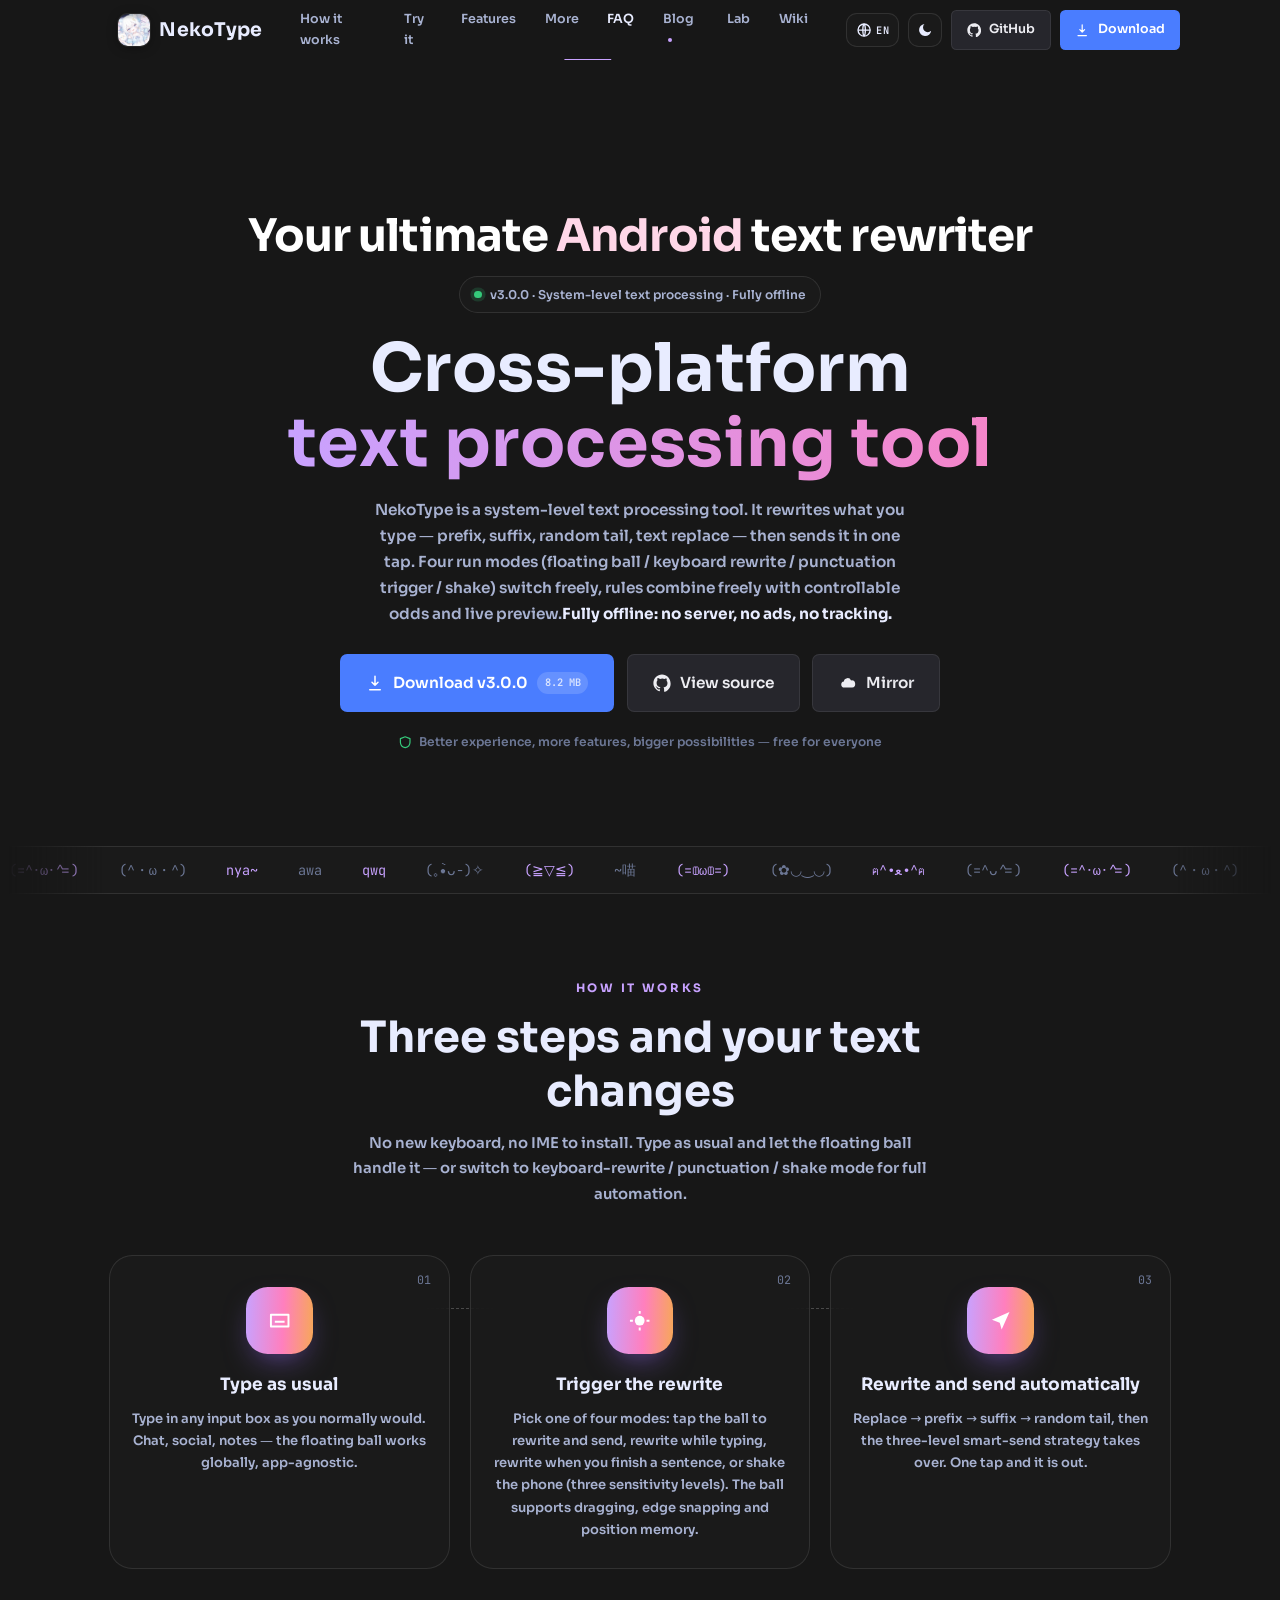
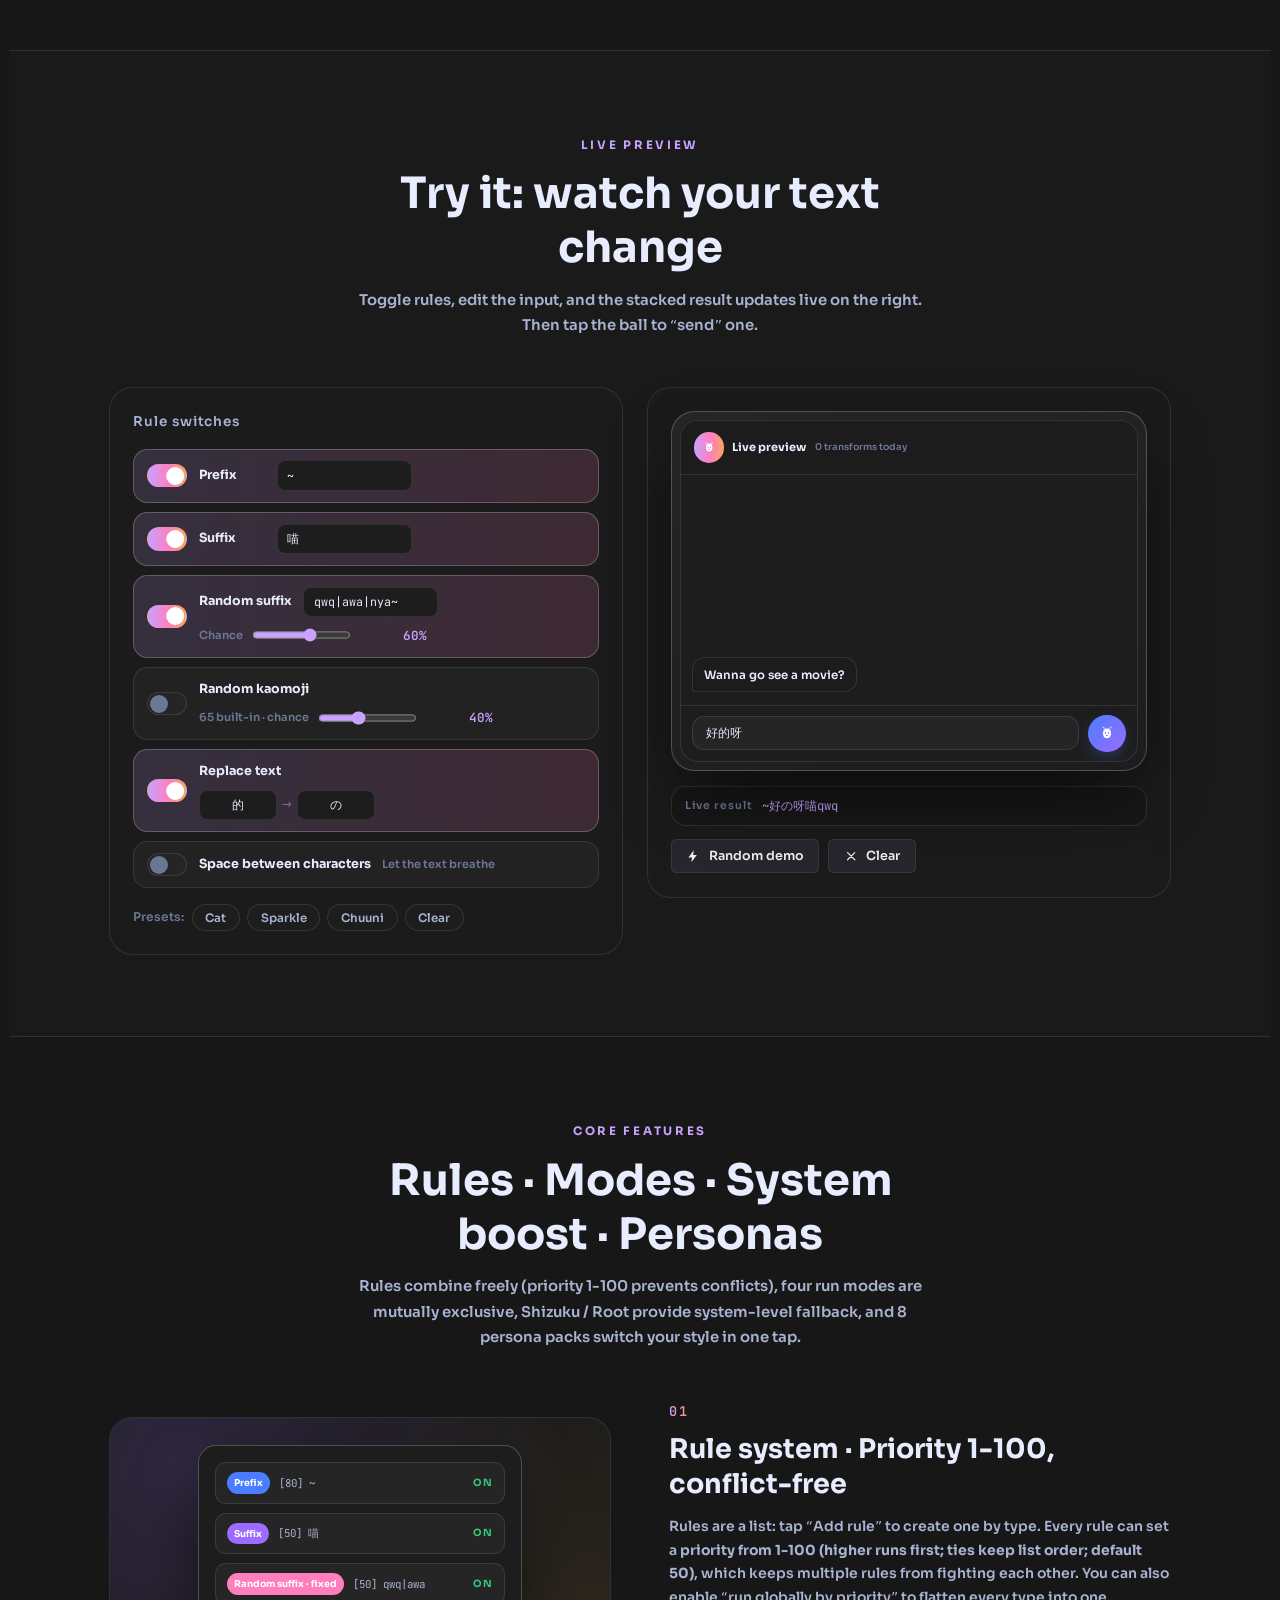
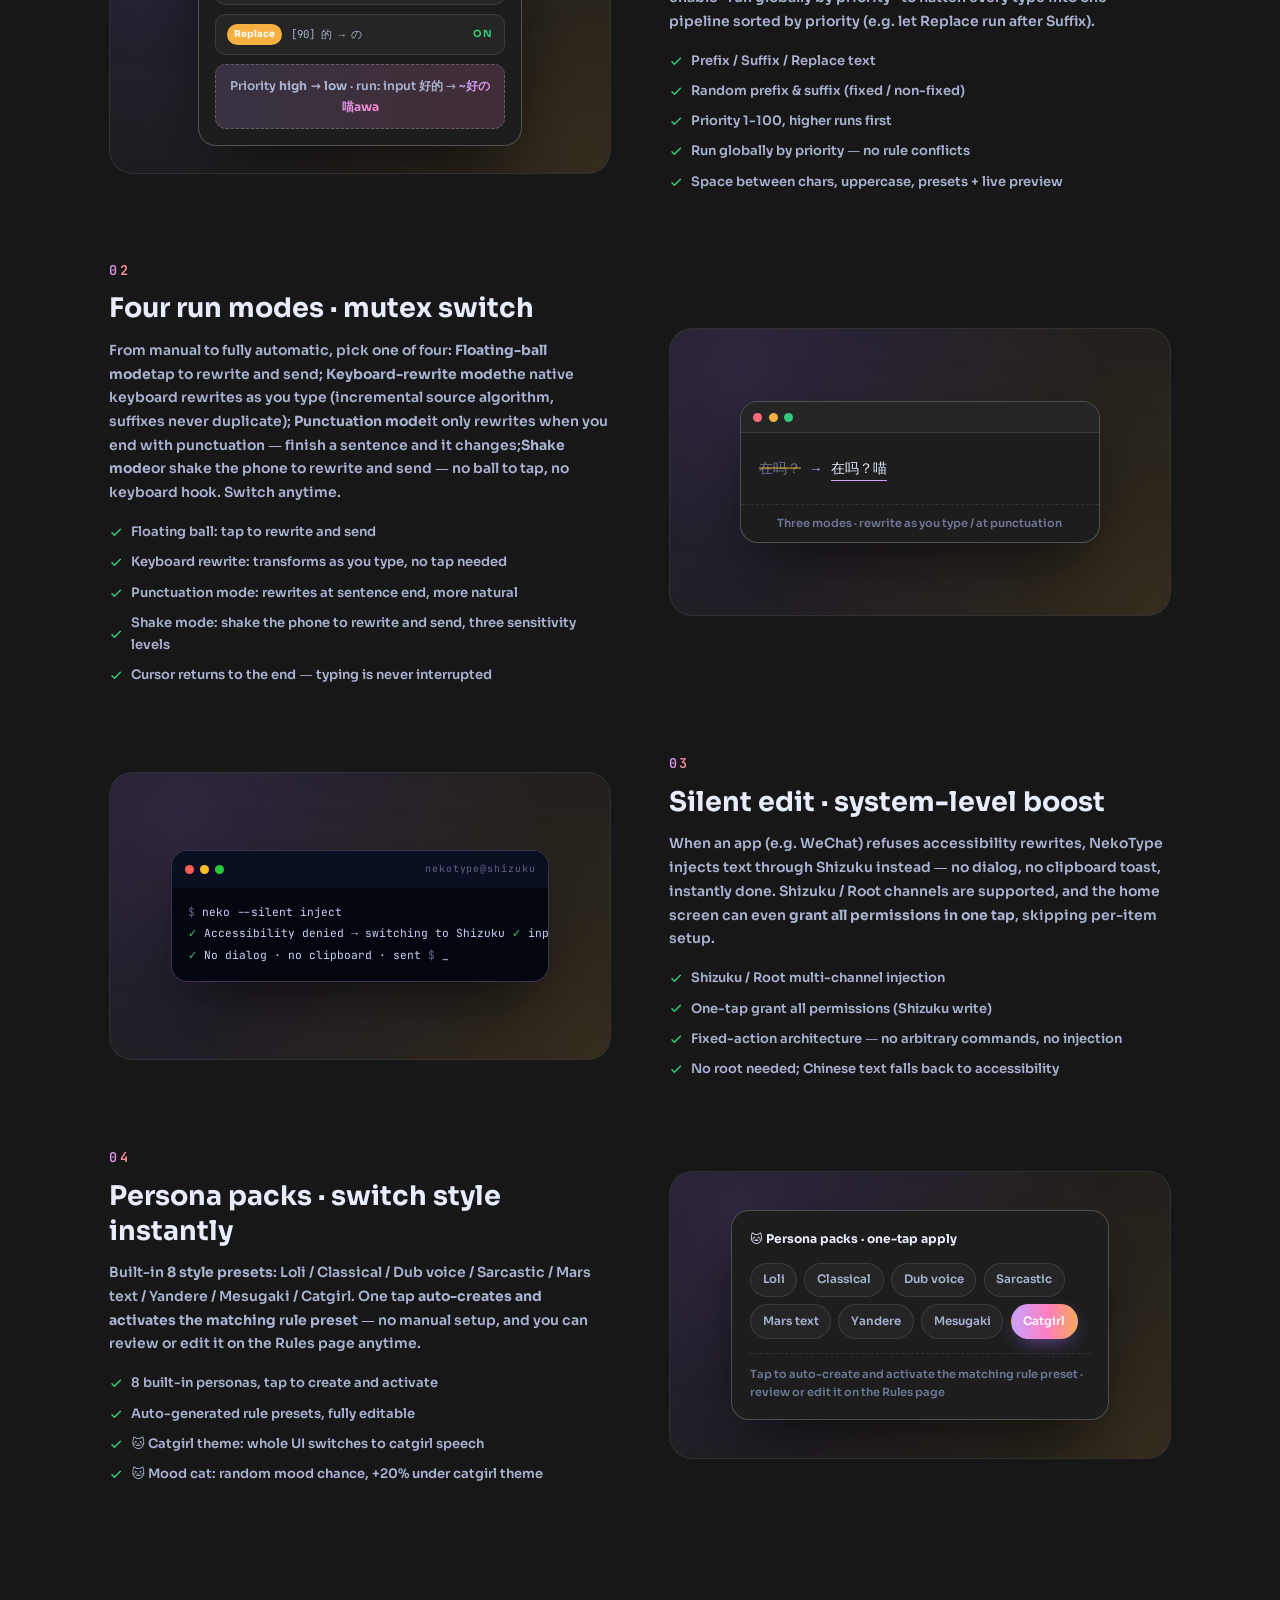
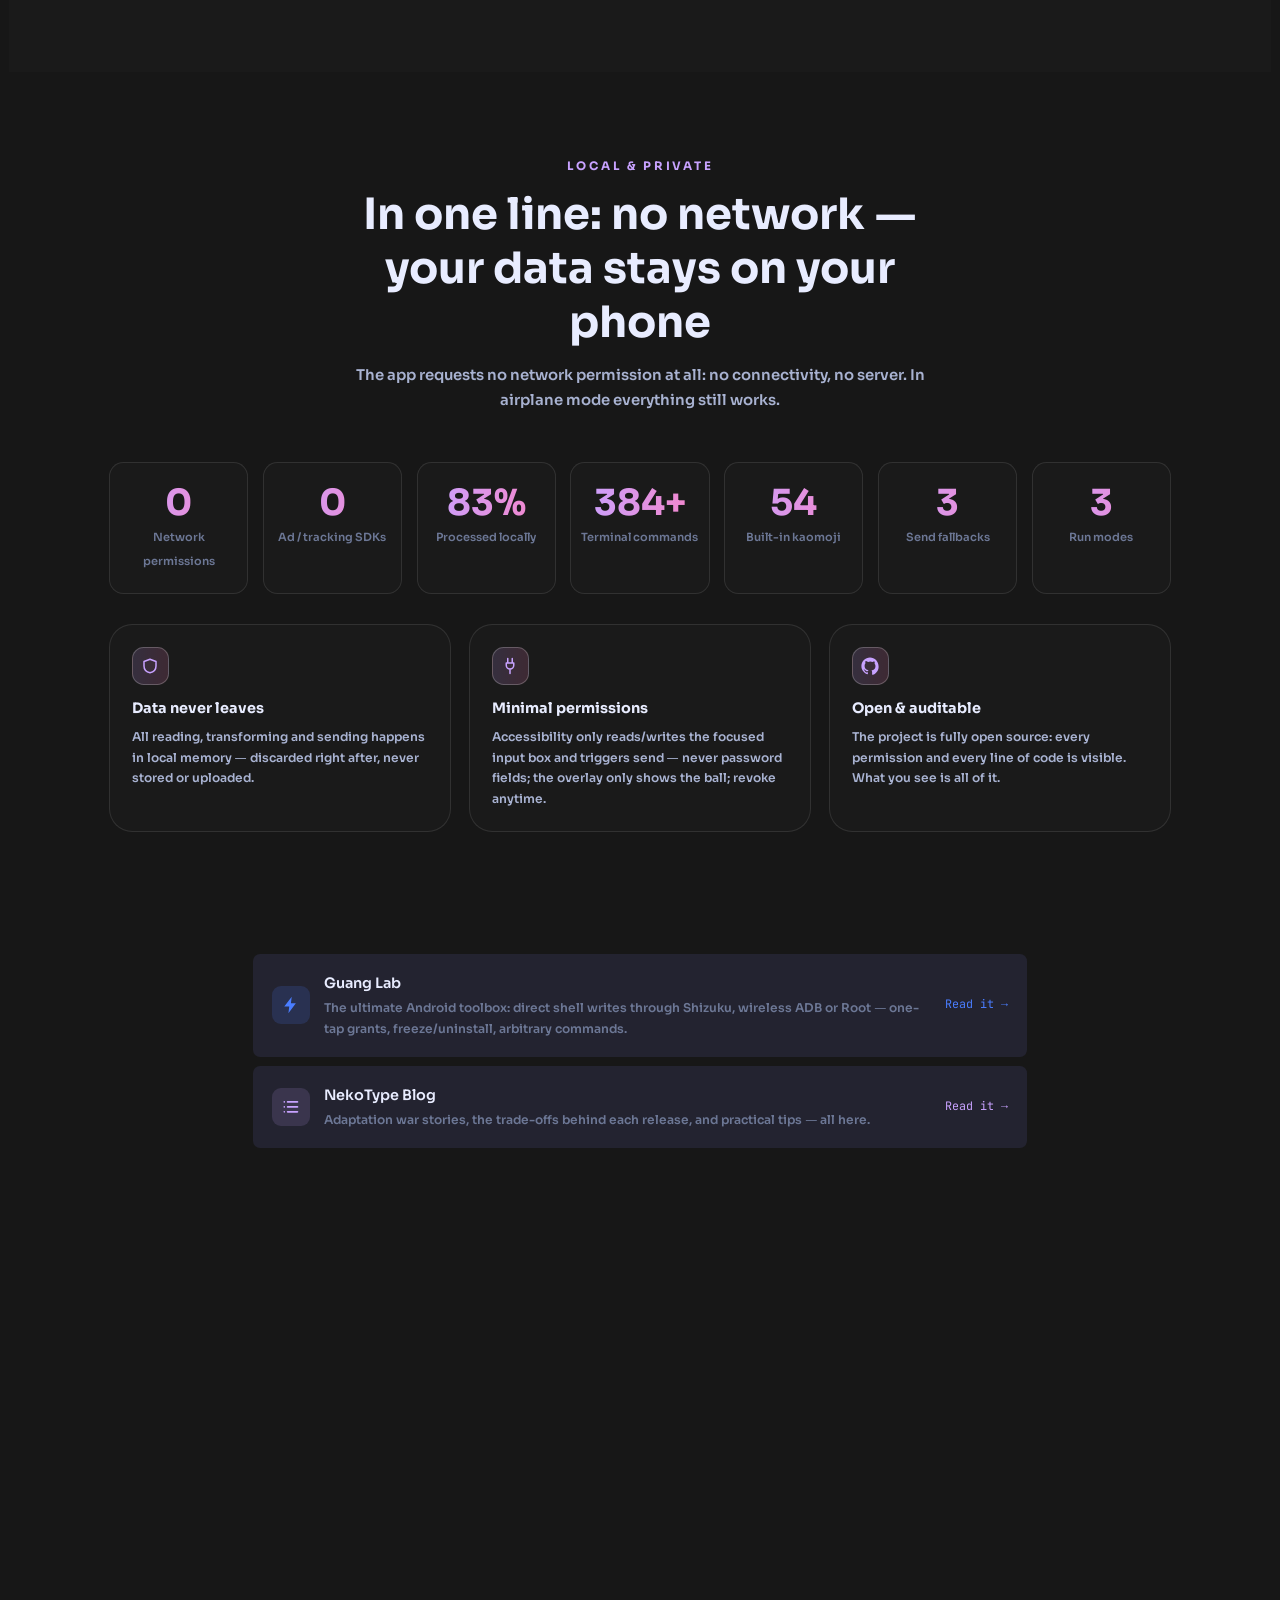
==== commit cf3a0865: "fix(wiki): 快速开始四个下载地址补上 https:// 前缀并做成可点击链接" ====
--- a/index.html
+++ b/index.html
@@ -22,16 +22,16 @@
   <meta property="og:type" content="website" />
 
   <!-- 标签页图标 = NekoType 自己的图标（assets/index.jpg 缩小版，原图 247KB 不能直接当 favicon） -->
-  <link rel="icon" type="image/png" sizes="32x32" href="assets/icon-32.png?v=2.9.1.52" />
-  <link rel="icon" type="image/png" sizes="48x48" href="assets/icon-48.png?v=2.9.1.52" />
-  <link rel="icon" type="image/png" sizes="192x192" href="assets/icon-192.png?v=2.9.1.52" />
-  <link rel="apple-touch-icon" sizes="180x180" href="assets/icon-180.png?v=2.9.1.52" />
+  <link rel="icon" type="image/png" sizes="32x32" href="assets/icon-32.png?v=2.9.1.53" />
+  <link rel="icon" type="image/png" sizes="48x48" href="assets/icon-48.png?v=2.9.1.53" />
+  <link rel="icon" type="image/png" sizes="192x192" href="assets/icon-192.png?v=2.9.1.53" />
+  <link rel="apple-touch-icon" sizes="180x180" href="assets/icon-180.png?v=2.9.1.53" />
 
   <!-- 字体全部自托管在 assets/fonts/，不再依赖 fonts.googleapis.com（国内打不开） -->
 
   <!-- 首屏用到的两个字重：提前拉，别等布局后才发现要字体 -->
   <link rel="preload" as="font" type="font/woff2" crossorigin href="assets/fonts/sora-700.woff2" />
-  <link rel="stylesheet" href="assets/css/style.css?v=2.9.1.52" />
+  <link rel="stylesheet" href="assets/css/style.css?v=2.9.1.53" />
 </head>
 <body>
   <div class="loadbar" id="loadBar" aria-hidden="true"></div>
@@ -813,7 +813,7 @@
   <!-- i18n 词典 50KB：只给真的要用繁体/英文的访客加载，中文访客不必付这个成本 -->
   <script>
   (function () {
-    var KEY = 'neko-lang', src = 'assets/js/i18n.js?v=2.9.1.52';
+    var KEY = 'neko-lang', src = 'assets/js/i18n.js?v=2.9.1.53';
     function detect() {
       var l = (navigator.language || 'zh-Hans').toLowerCase();
       if (l.indexOf('zh') === 0) return /hant|tw|hk|mo/.test(l) ? 'zh-Hant' : 'zh-Hans';
@@ -855,7 +855,7 @@
     }, true);
   })();
   </script>
-  <script src="assets/js/swarm.js?v=2.9.1.52" defer data-swarm-auto></script>
-  <script src="assets/js/main.js?v=2.9.1.52" defer></script>
+  <script src="assets/js/swarm.js?v=2.9.1.53" defer data-swarm-auto></script>
+  <script src="assets/js/main.js?v=2.9.1.53" defer></script>
 </body>
 </html>
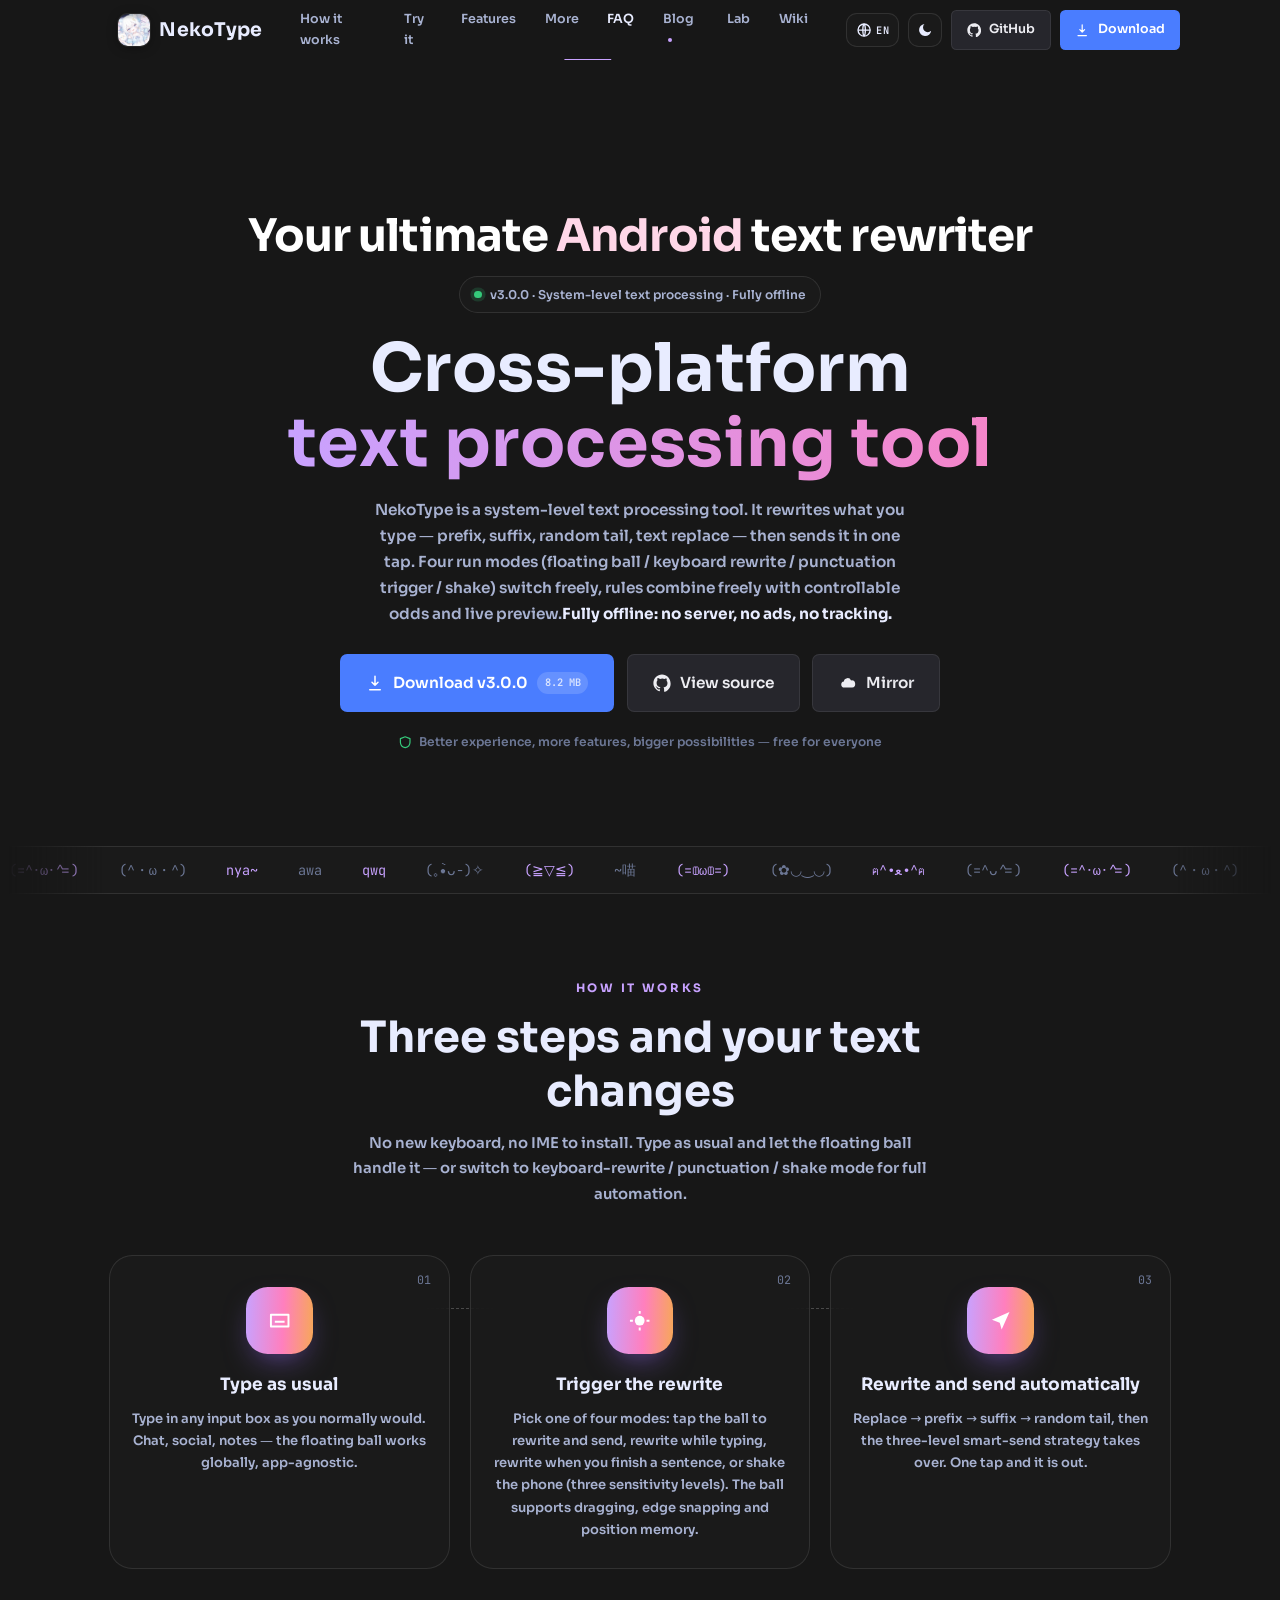
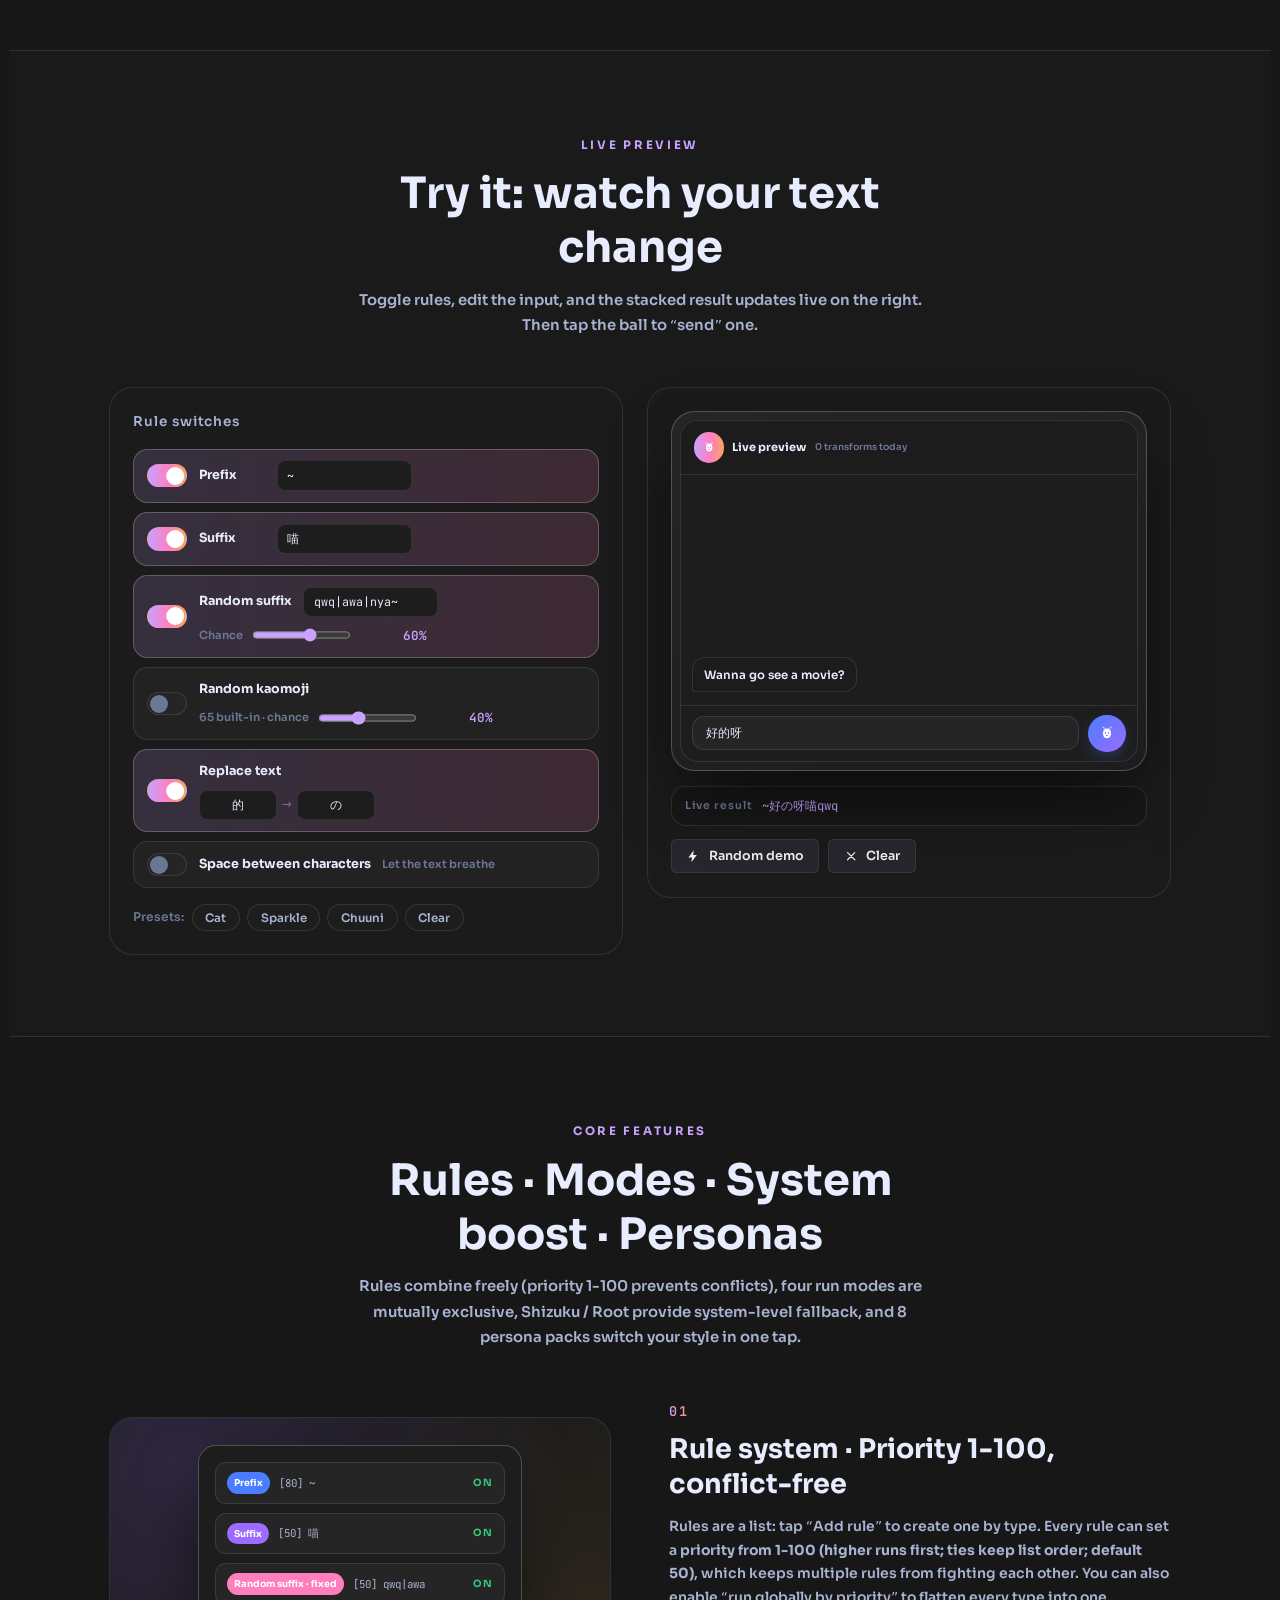
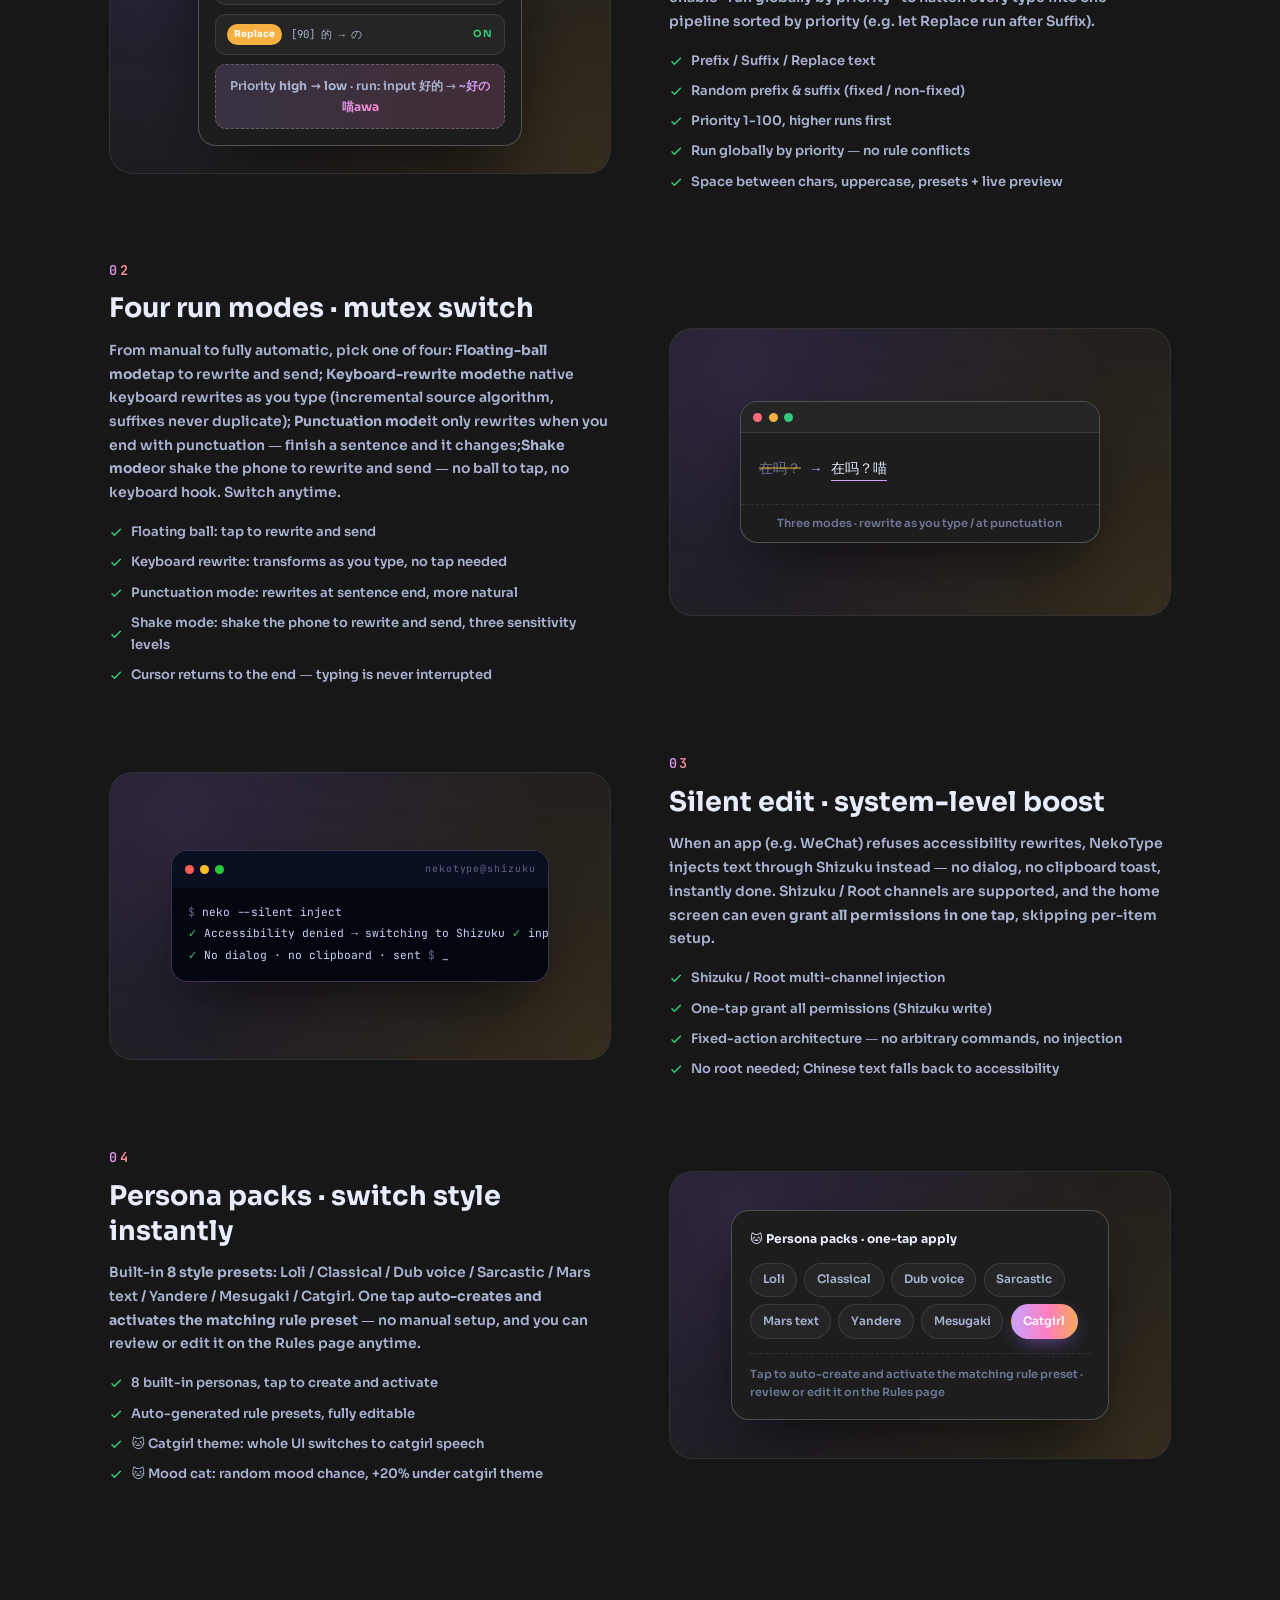
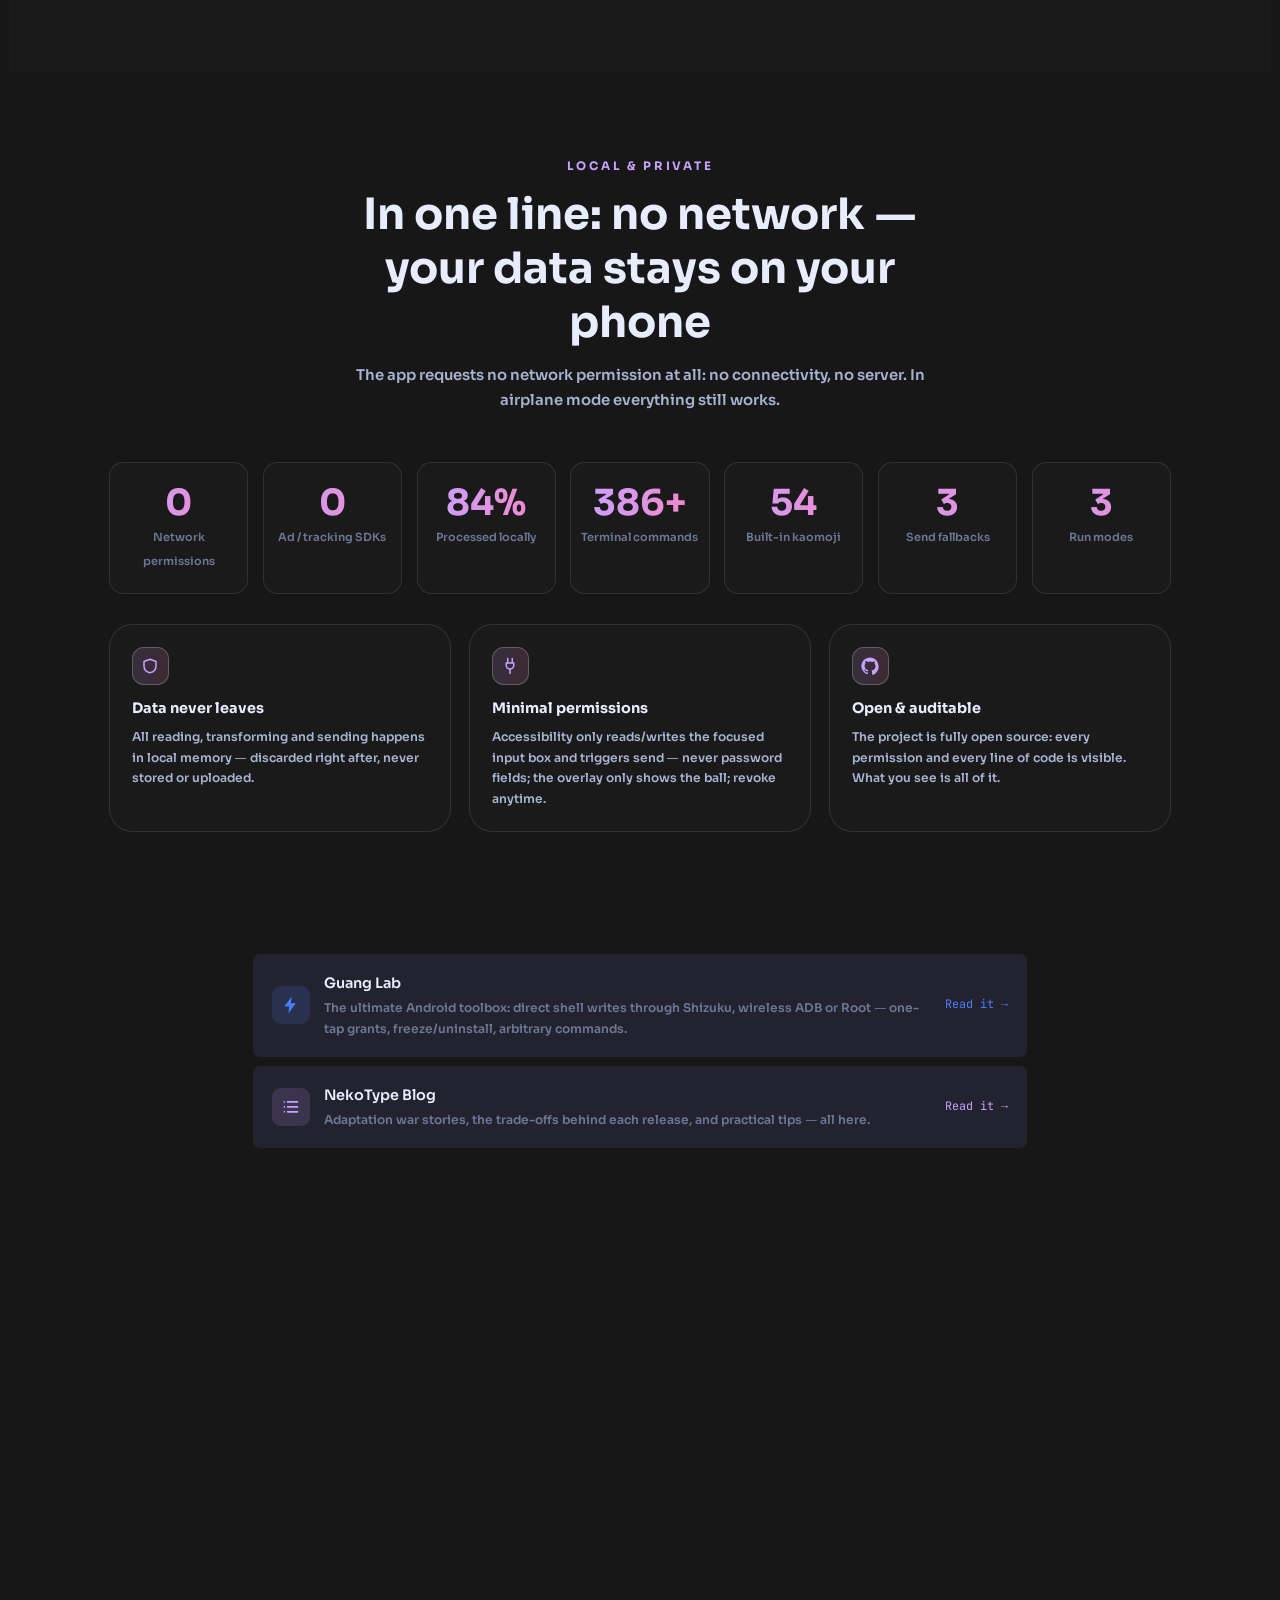
==== commit 67397082: "docs(wiki): 重写为新手手册——11 个名词卡（无障碍/悬浮窗/Shizuku/Root/规则/优先级…）、19 章、7 组分步、6 张官网配图、13 个提示框" ====
--- a/index.html
+++ b/index.html
@@ -22,16 +22,16 @@
   <meta property="og:type" content="website" />
 
   <!-- 标签页图标 = NekoType 自己的图标（assets/index.jpg 缩小版，原图 247KB 不能直接当 favicon） -->
-  <link rel="icon" type="image/png" sizes="32x32" href="assets/icon-32.png?v=2.9.1.53" />
-  <link rel="icon" type="image/png" sizes="48x48" href="assets/icon-48.png?v=2.9.1.53" />
-  <link rel="icon" type="image/png" sizes="192x192" href="assets/icon-192.png?v=2.9.1.53" />
-  <link rel="apple-touch-icon" sizes="180x180" href="assets/icon-180.png?v=2.9.1.53" />
+  <link rel="icon" type="image/png" sizes="32x32" href="assets/icon-32.png?v=2.9.1.54" />
+  <link rel="icon" type="image/png" sizes="48x48" href="assets/icon-48.png?v=2.9.1.54" />
+  <link rel="icon" type="image/png" sizes="192x192" href="assets/icon-192.png?v=2.9.1.54" />
+  <link rel="apple-touch-icon" sizes="180x180" href="assets/icon-180.png?v=2.9.1.54" />
 
   <!-- 字体全部自托管在 assets/fonts/，不再依赖 fonts.googleapis.com（国内打不开） -->
 
   <!-- 首屏用到的两个字重：提前拉，别等布局后才发现要字体 -->
   <link rel="preload" as="font" type="font/woff2" crossorigin href="assets/fonts/sora-700.woff2" />
-  <link rel="stylesheet" href="assets/css/style.css?v=2.9.1.53" />
+  <link rel="stylesheet" href="assets/css/style.css?v=2.9.1.54" />
 </head>
 <body>
   <div class="loadbar" id="loadBar" aria-hidden="true"></div>
@@ -813,7 +813,7 @@
   <!-- i18n 词典 50KB：只给真的要用繁体/英文的访客加载，中文访客不必付这个成本 -->
   <script>
   (function () {
-    var KEY = 'neko-lang', src = 'assets/js/i18n.js?v=2.9.1.53';
+    var KEY = 'neko-lang', src = 'assets/js/i18n.js?v=2.9.1.54';
     function detect() {
       var l = (navigator.language || 'zh-Hans').toLowerCase();
       if (l.indexOf('zh') === 0) return /hant|tw|hk|mo/.test(l) ? 'zh-Hant' : 'zh-Hans';
@@ -855,7 +855,7 @@
     }, true);
   })();
   </script>
-  <script src="assets/js/swarm.js?v=2.9.1.53" defer data-swarm-auto></script>
-  <script src="assets/js/main.js?v=2.9.1.53" defer></script>
+  <script src="assets/js/swarm.js?v=2.9.1.54" defer data-swarm-auto></script>
+  <script src="assets/js/main.js?v=2.9.1.54" defer></script>
 </body>
 </html>
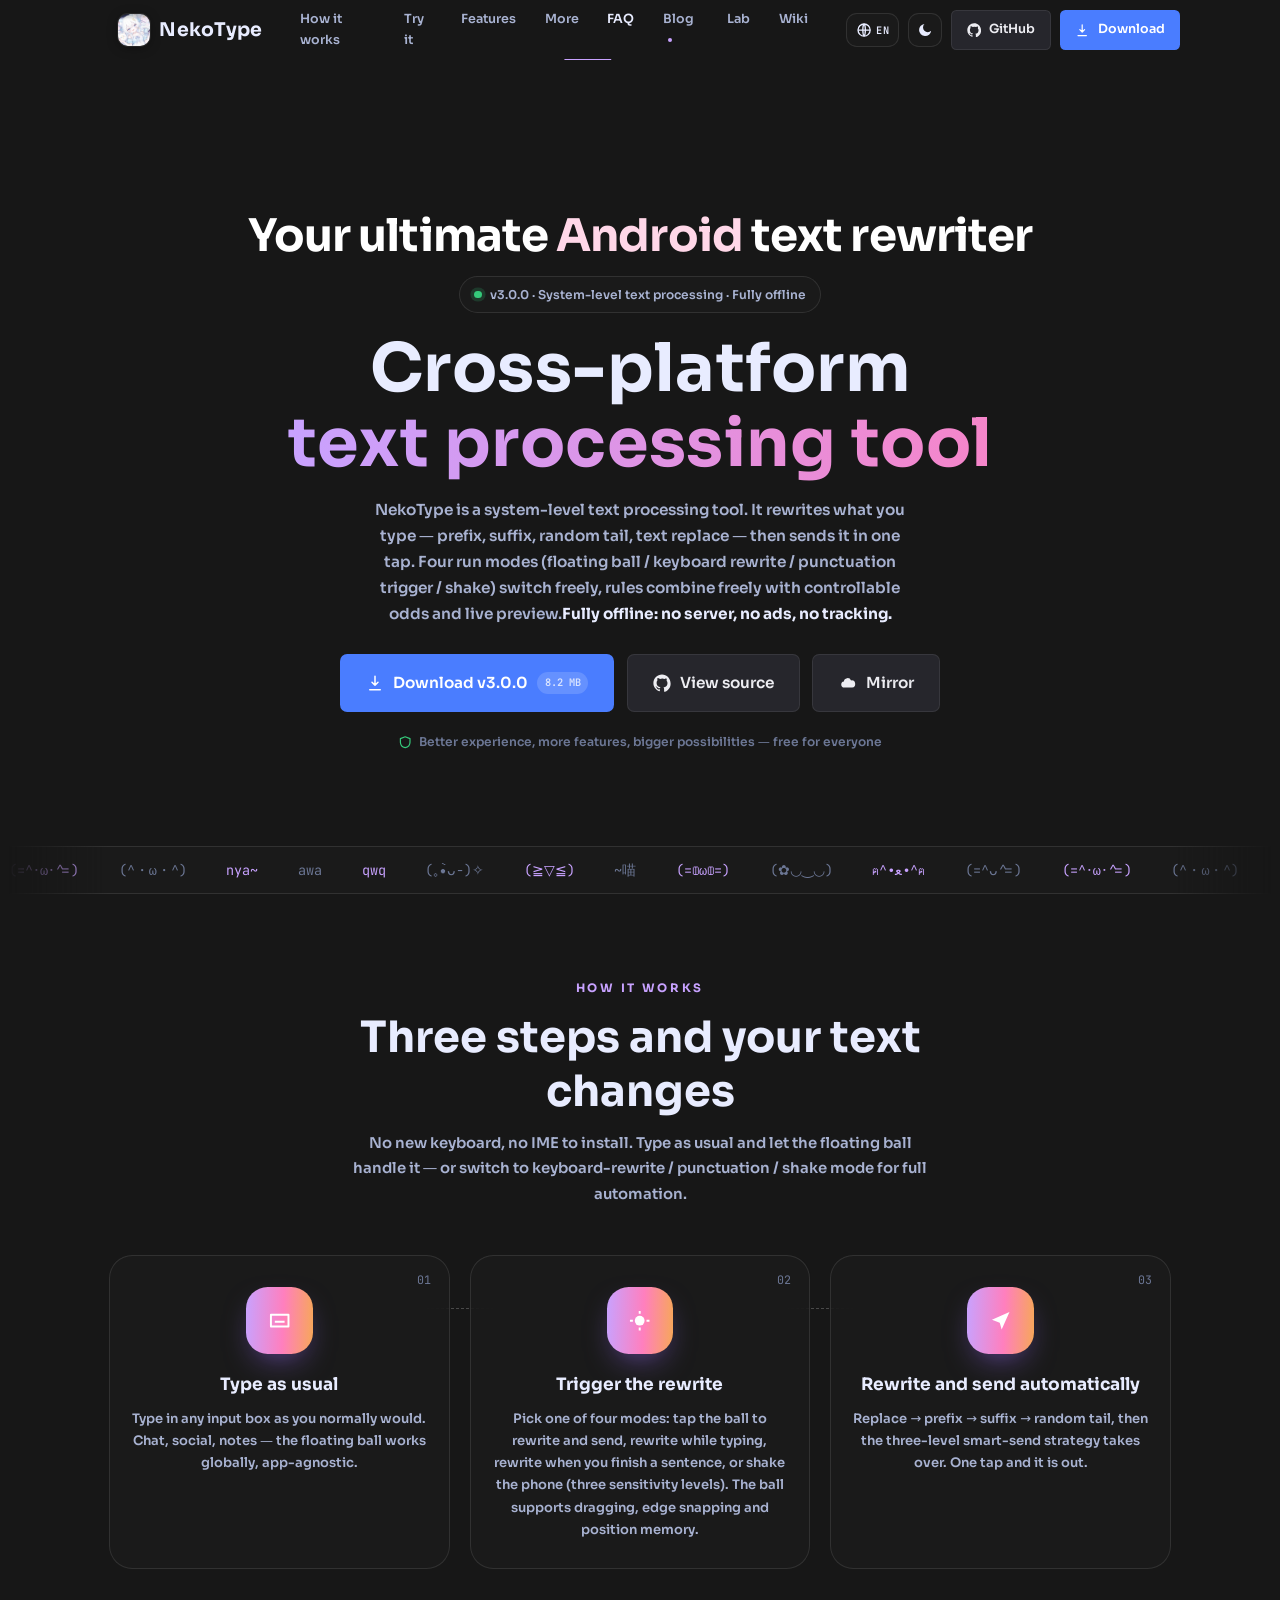
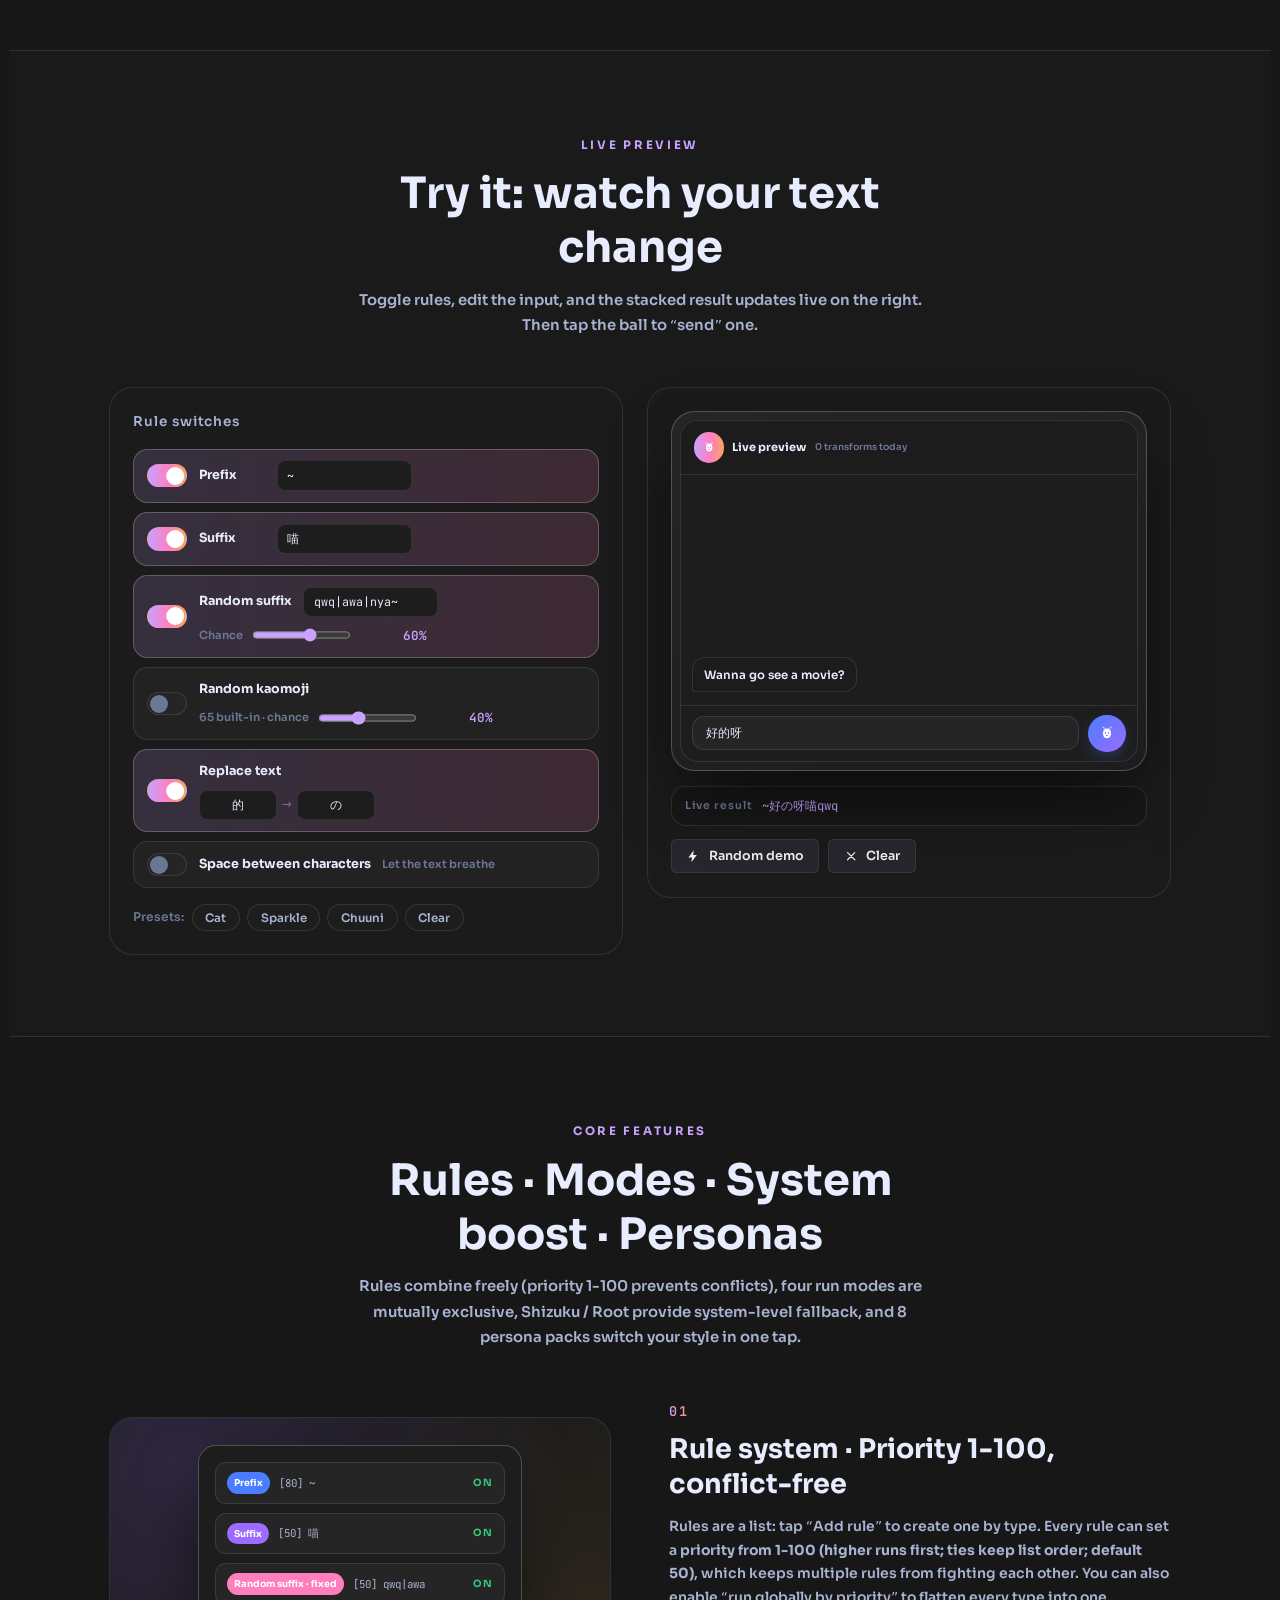
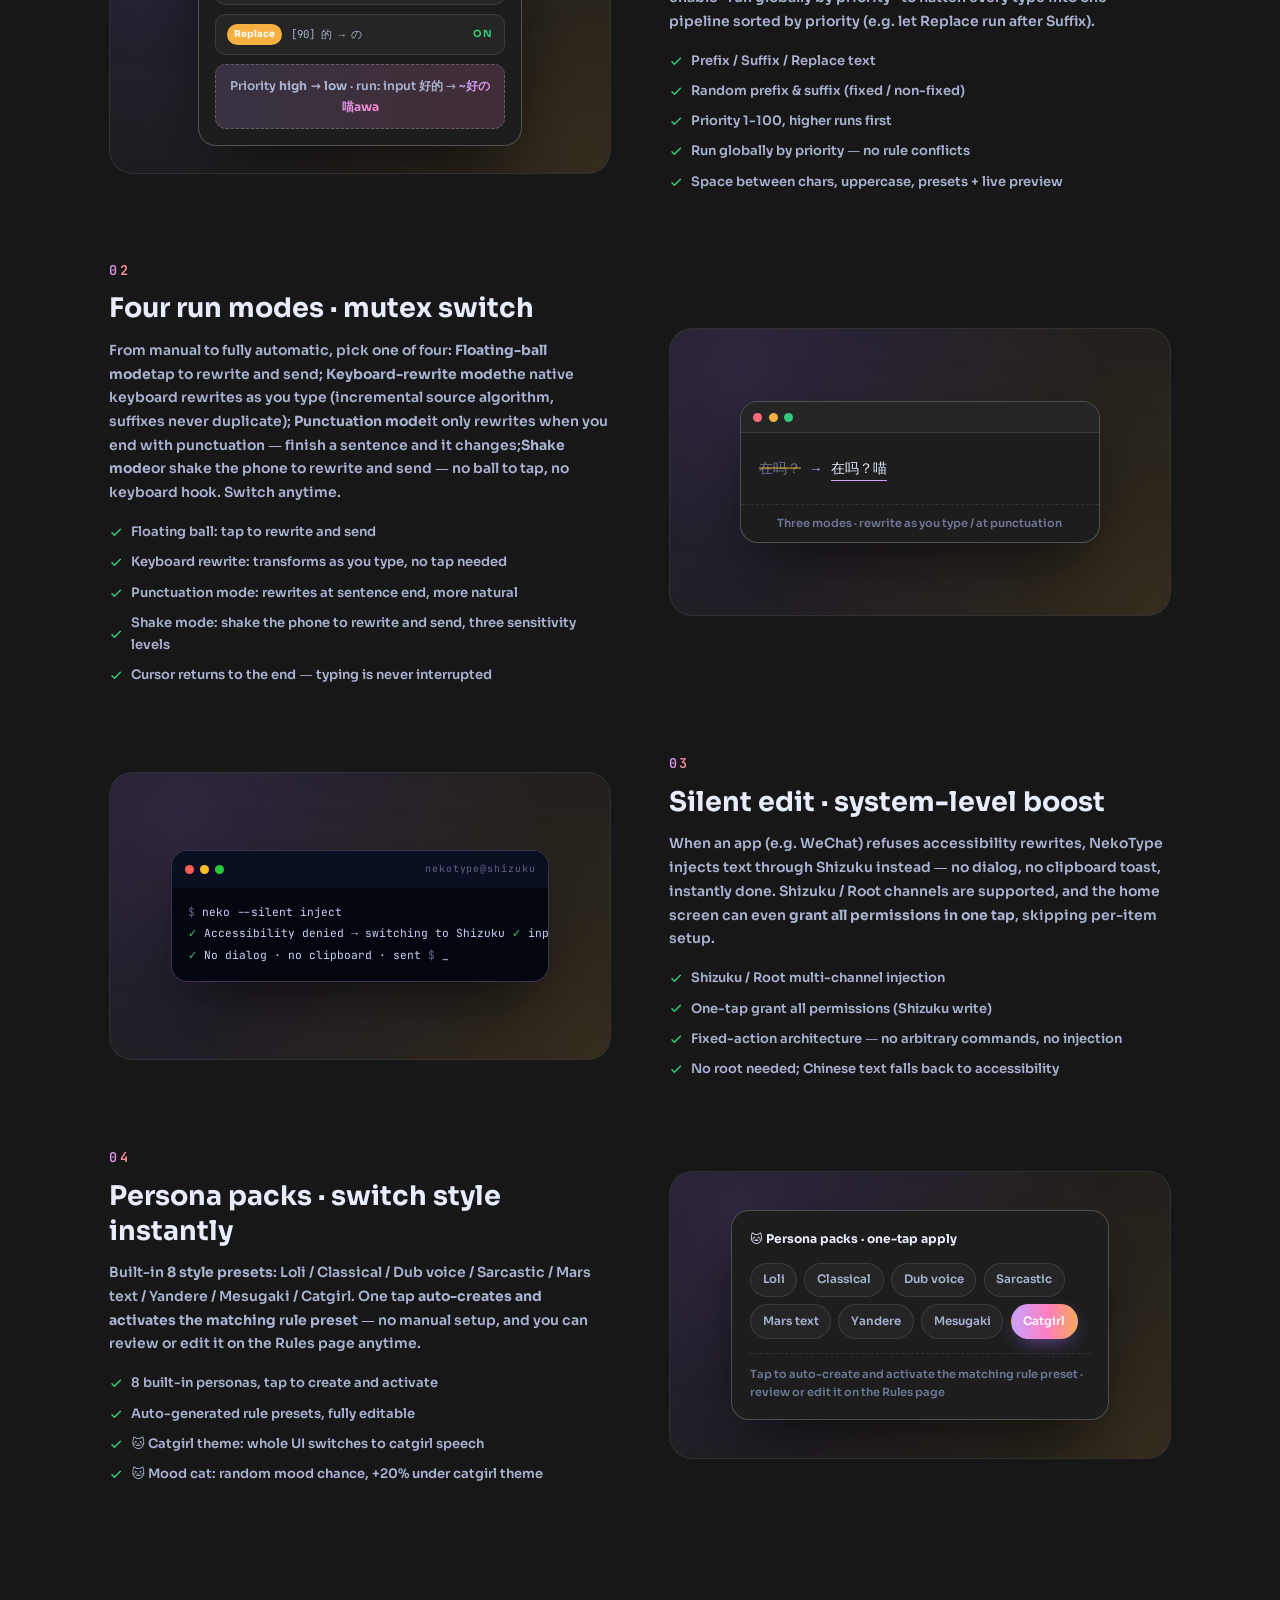
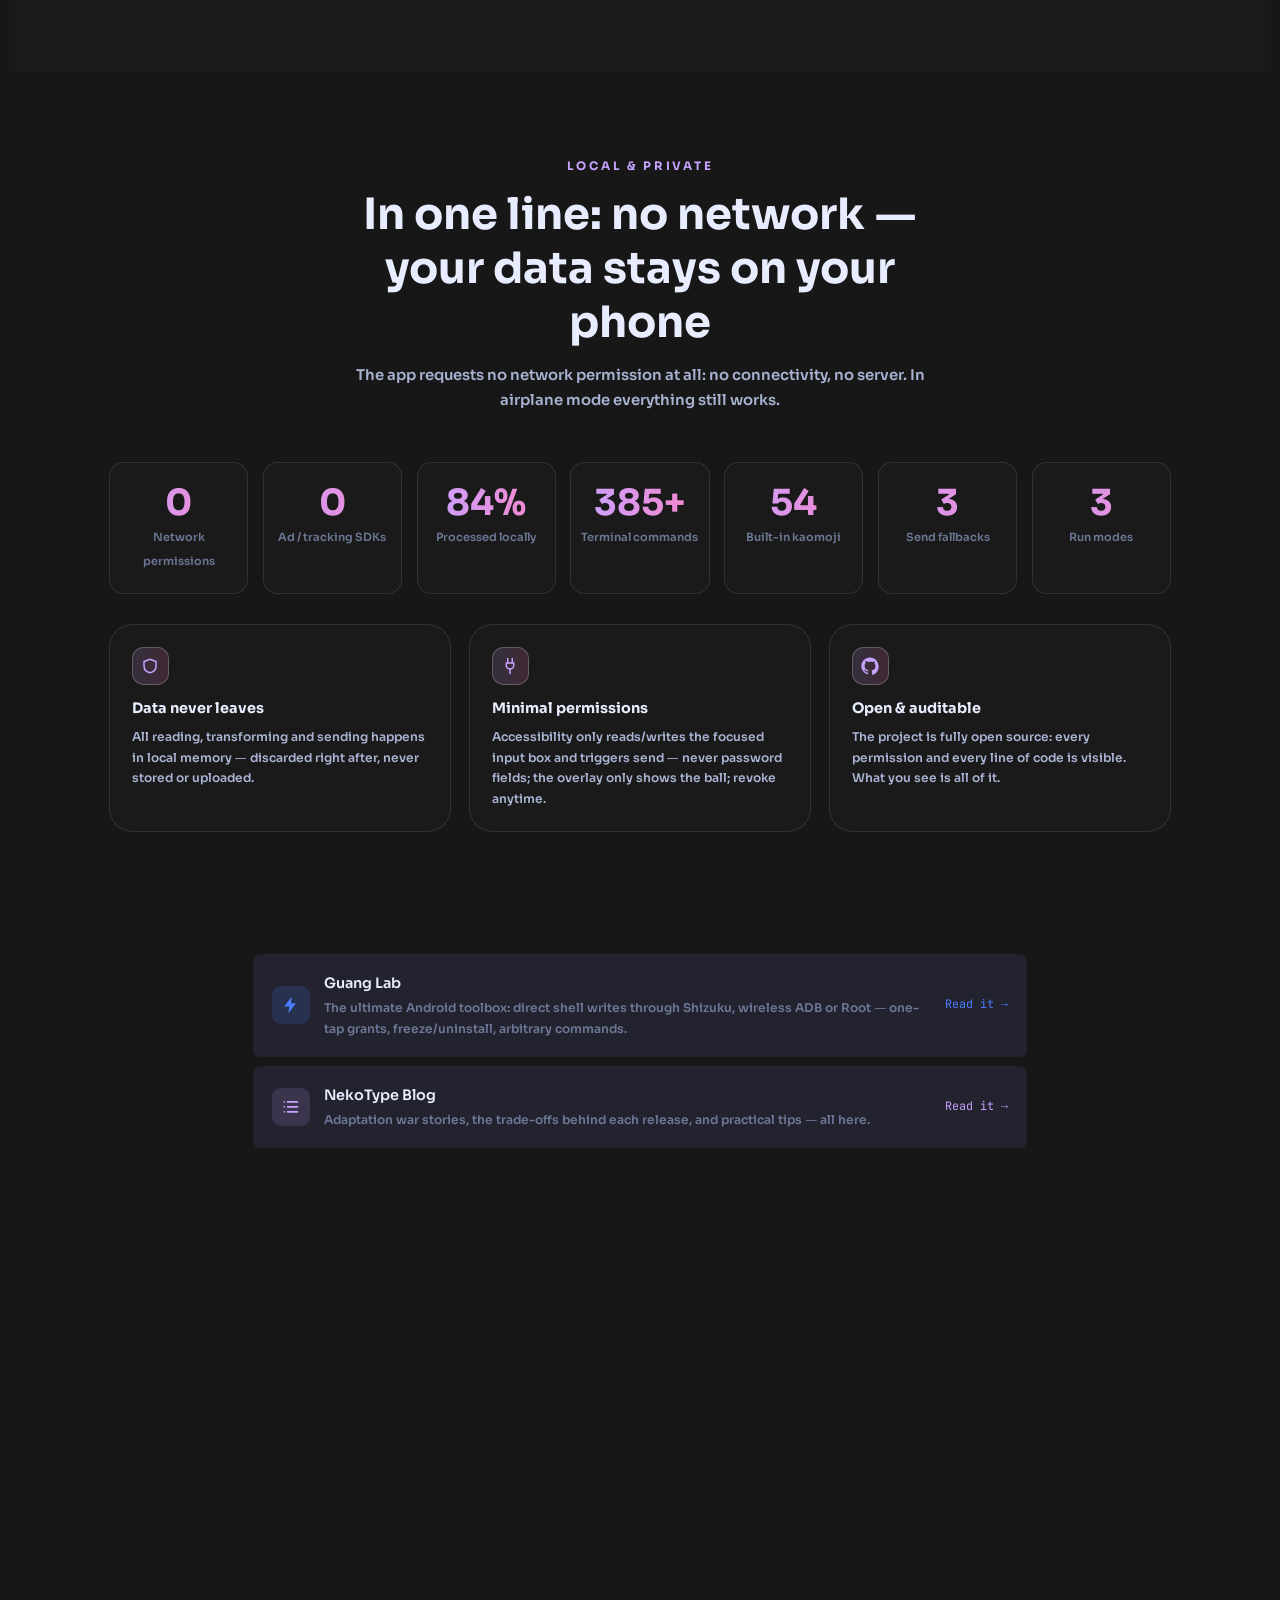
==== commit 20b783e3: "fix: 语言菜单首次点击打不开（接线从按需加载的 i18n.js 挪到 main.js）+ wiki 文案去 AI 腔、视觉微调" ====
--- a/index.html
+++ b/index.html
@@ -22,16 +22,16 @@
   <meta property="og:type" content="website" />
 
   <!-- 标签页图标 = NekoType 自己的图标（assets/index.jpg 缩小版，原图 247KB 不能直接当 favicon） -->
-  <link rel="icon" type="image/png" sizes="32x32" href="assets/icon-32.png?v=2.9.1.54" />
-  <link rel="icon" type="image/png" sizes="48x48" href="assets/icon-48.png?v=2.9.1.54" />
-  <link rel="icon" type="image/png" sizes="192x192" href="assets/icon-192.png?v=2.9.1.54" />
-  <link rel="apple-touch-icon" sizes="180x180" href="assets/icon-180.png?v=2.9.1.54" />
+  <link rel="icon" type="image/png" sizes="32x32" href="assets/icon-32.png?v=2.9.1.56" />
+  <link rel="icon" type="image/png" sizes="48x48" href="assets/icon-48.png?v=2.9.1.56" />
+  <link rel="icon" type="image/png" sizes="192x192" href="assets/icon-192.png?v=2.9.1.56" />
+  <link rel="apple-touch-icon" sizes="180x180" href="assets/icon-180.png?v=2.9.1.56" />
 
   <!-- 字体全部自托管在 assets/fonts/，不再依赖 fonts.googleapis.com（国内打不开） -->
 
   <!-- 首屏用到的两个字重：提前拉，别等布局后才发现要字体 -->
   <link rel="preload" as="font" type="font/woff2" crossorigin href="assets/fonts/sora-700.woff2" />
-  <link rel="stylesheet" href="assets/css/style.css?v=2.9.1.54" />
+  <link rel="stylesheet" href="assets/css/style.css?v=2.9.1.56" />
 </head>
 <body>
   <div class="loadbar" id="loadBar" aria-hidden="true"></div>
@@ -813,7 +813,7 @@
   <!-- i18n 词典 50KB：只给真的要用繁体/英文的访客加载，中文访客不必付这个成本 -->
   <script>
   (function () {
-    var KEY = 'neko-lang', src = 'assets/js/i18n.js?v=2.9.1.54';
+    var KEY = 'neko-lang', src = 'assets/js/i18n.js?v=2.9.1.56';
     function detect() {
       var l = (navigator.language || 'zh-Hans').toLowerCase();
       if (l.indexOf('zh') === 0) return /hant|tw|hk|mo/.test(l) ? 'zh-Hant' : 'zh-Hans';
@@ -855,7 +855,7 @@
     }, true);
   })();
   </script>
-  <script src="assets/js/swarm.js?v=2.9.1.54" defer data-swarm-auto></script>
-  <script src="assets/js/main.js?v=2.9.1.54" defer></script>
+  <script src="assets/js/swarm.js?v=2.9.1.56" defer data-swarm-auto></script>
+  <script src="assets/js/main.js?v=2.9.1.56" defer></script>
 </body>
 </html>
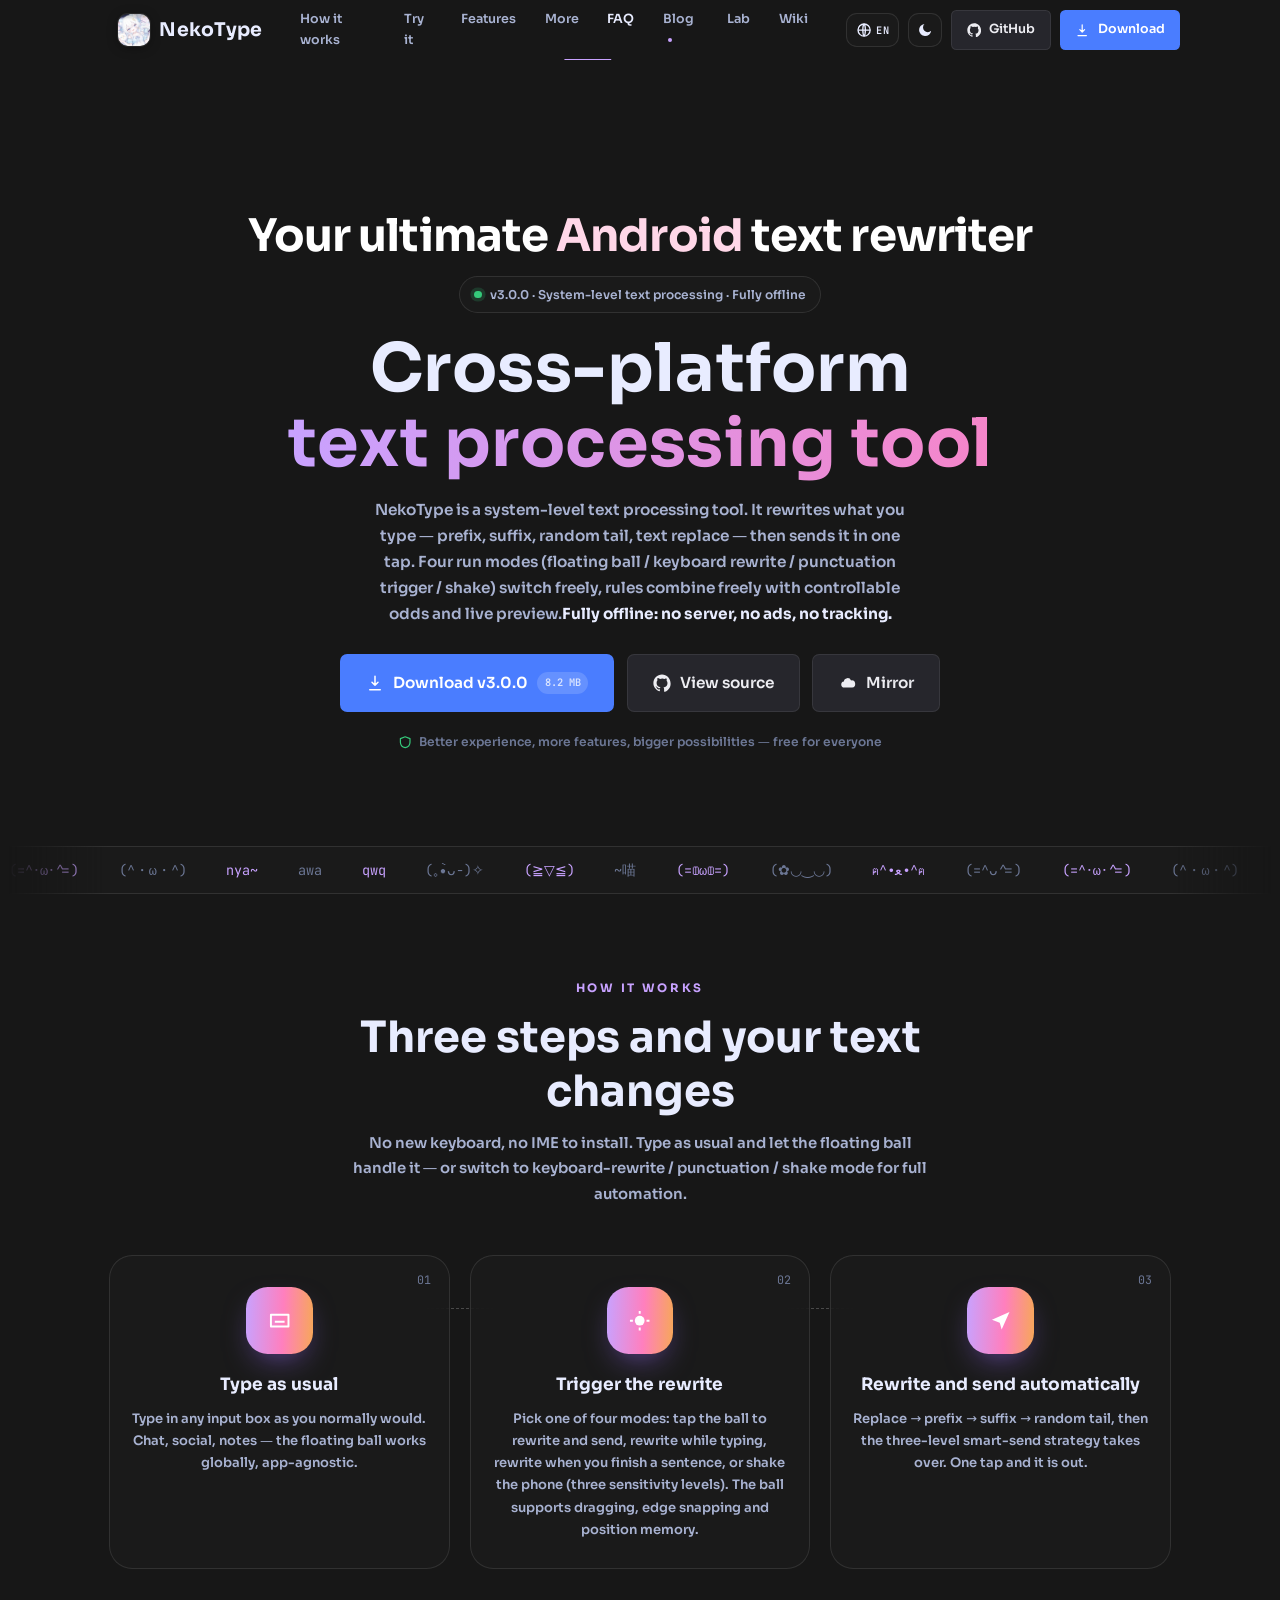
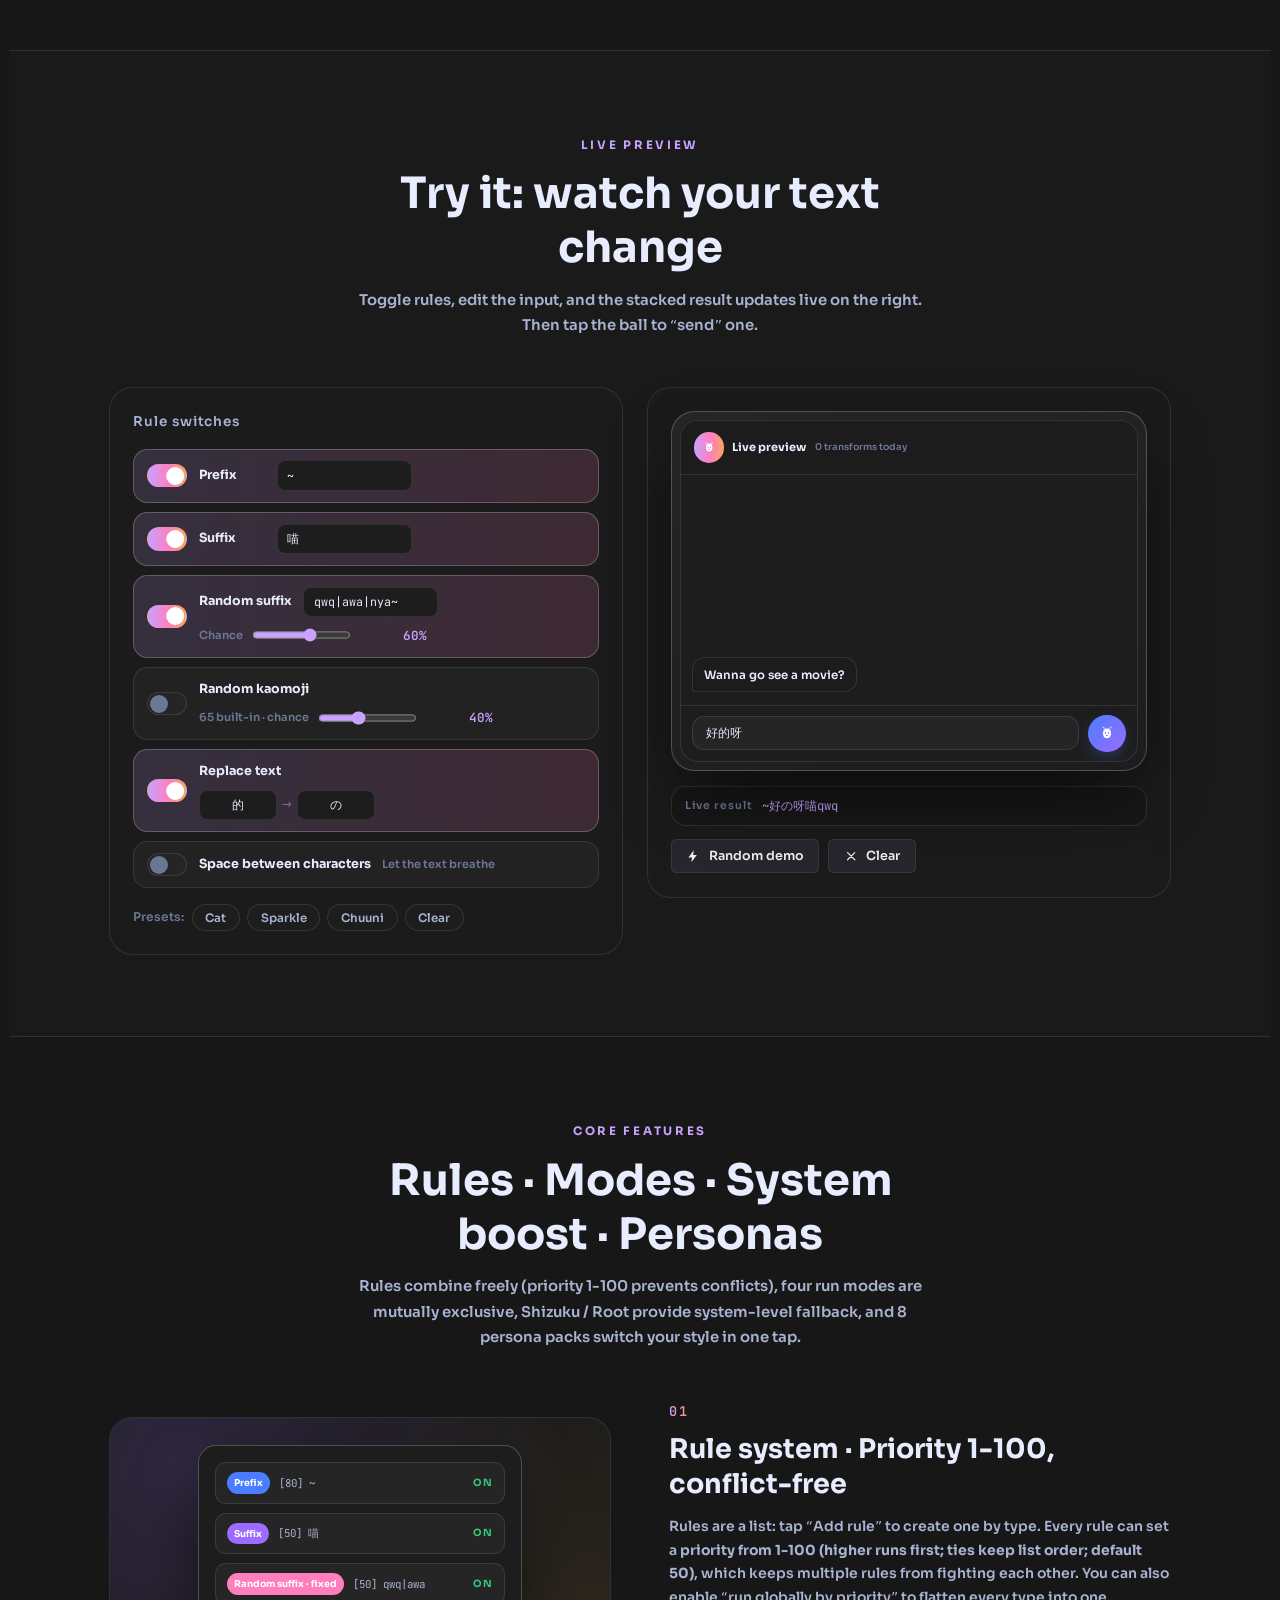
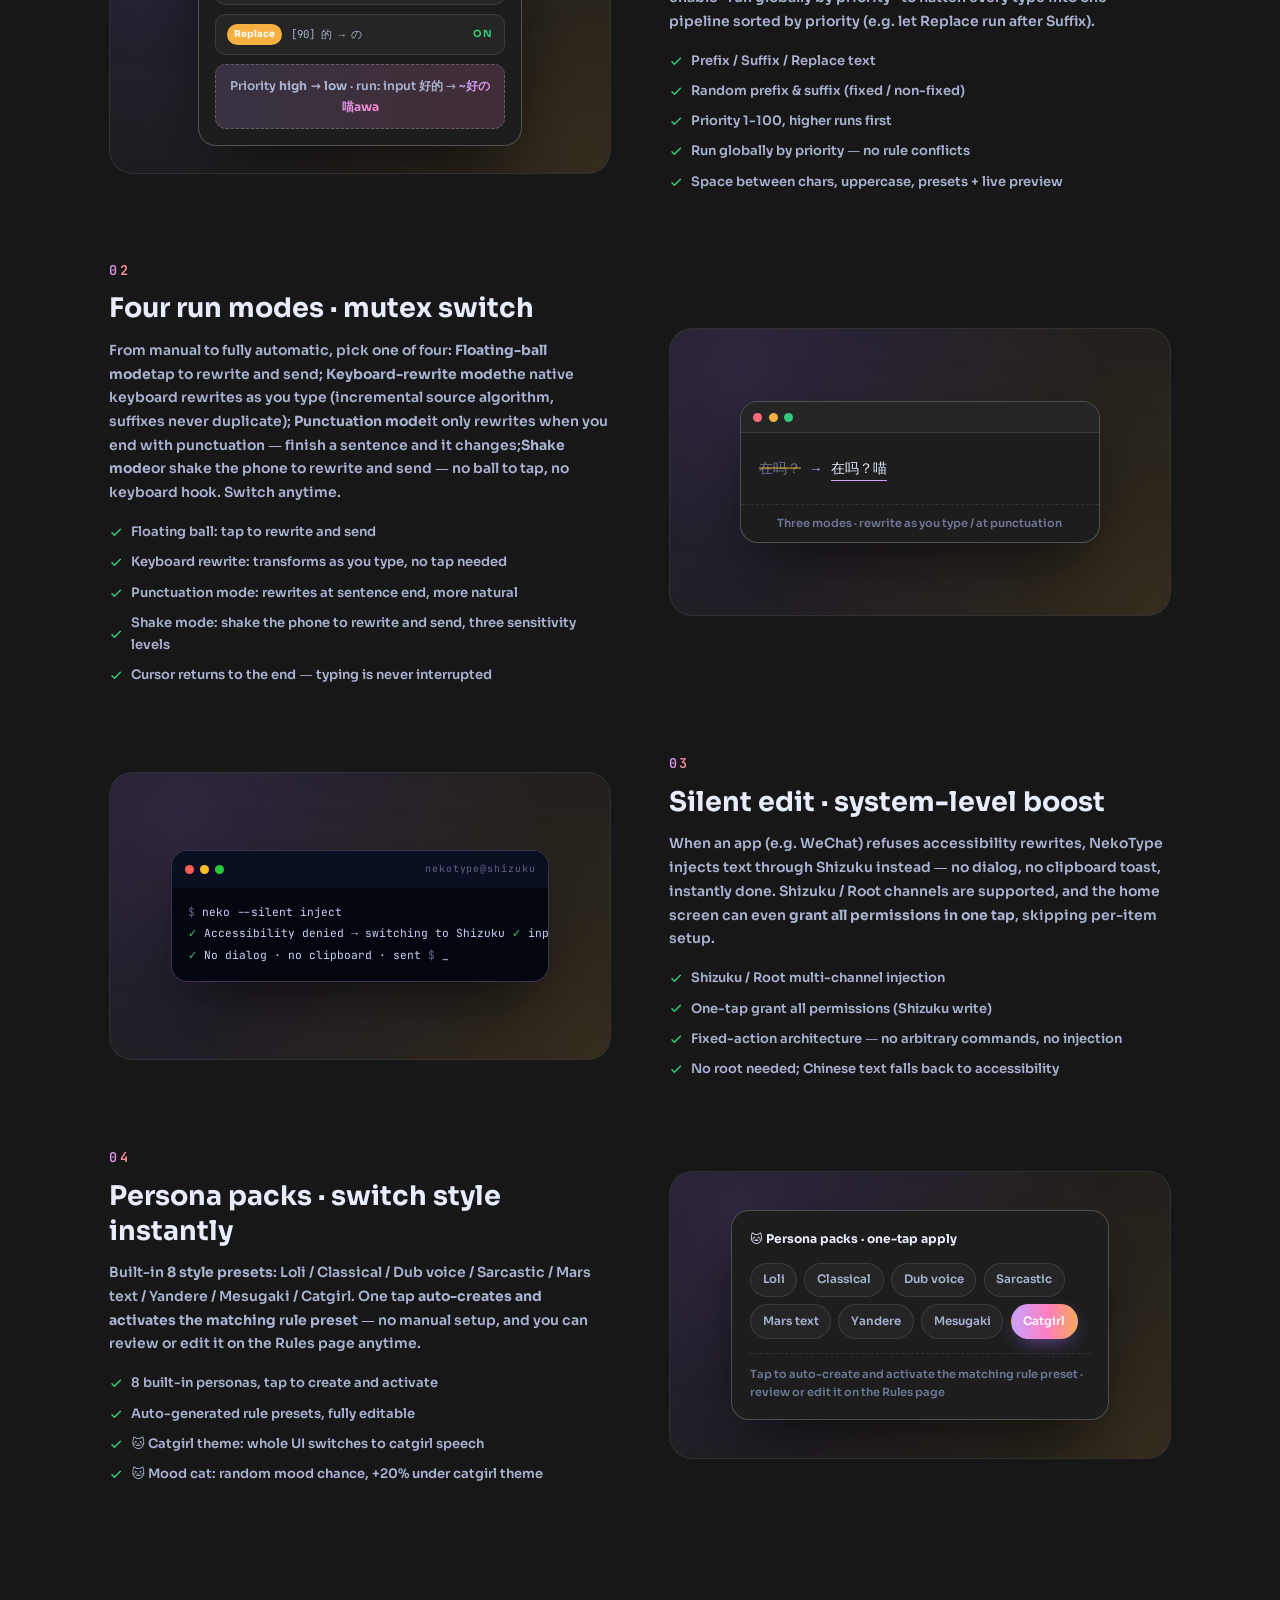
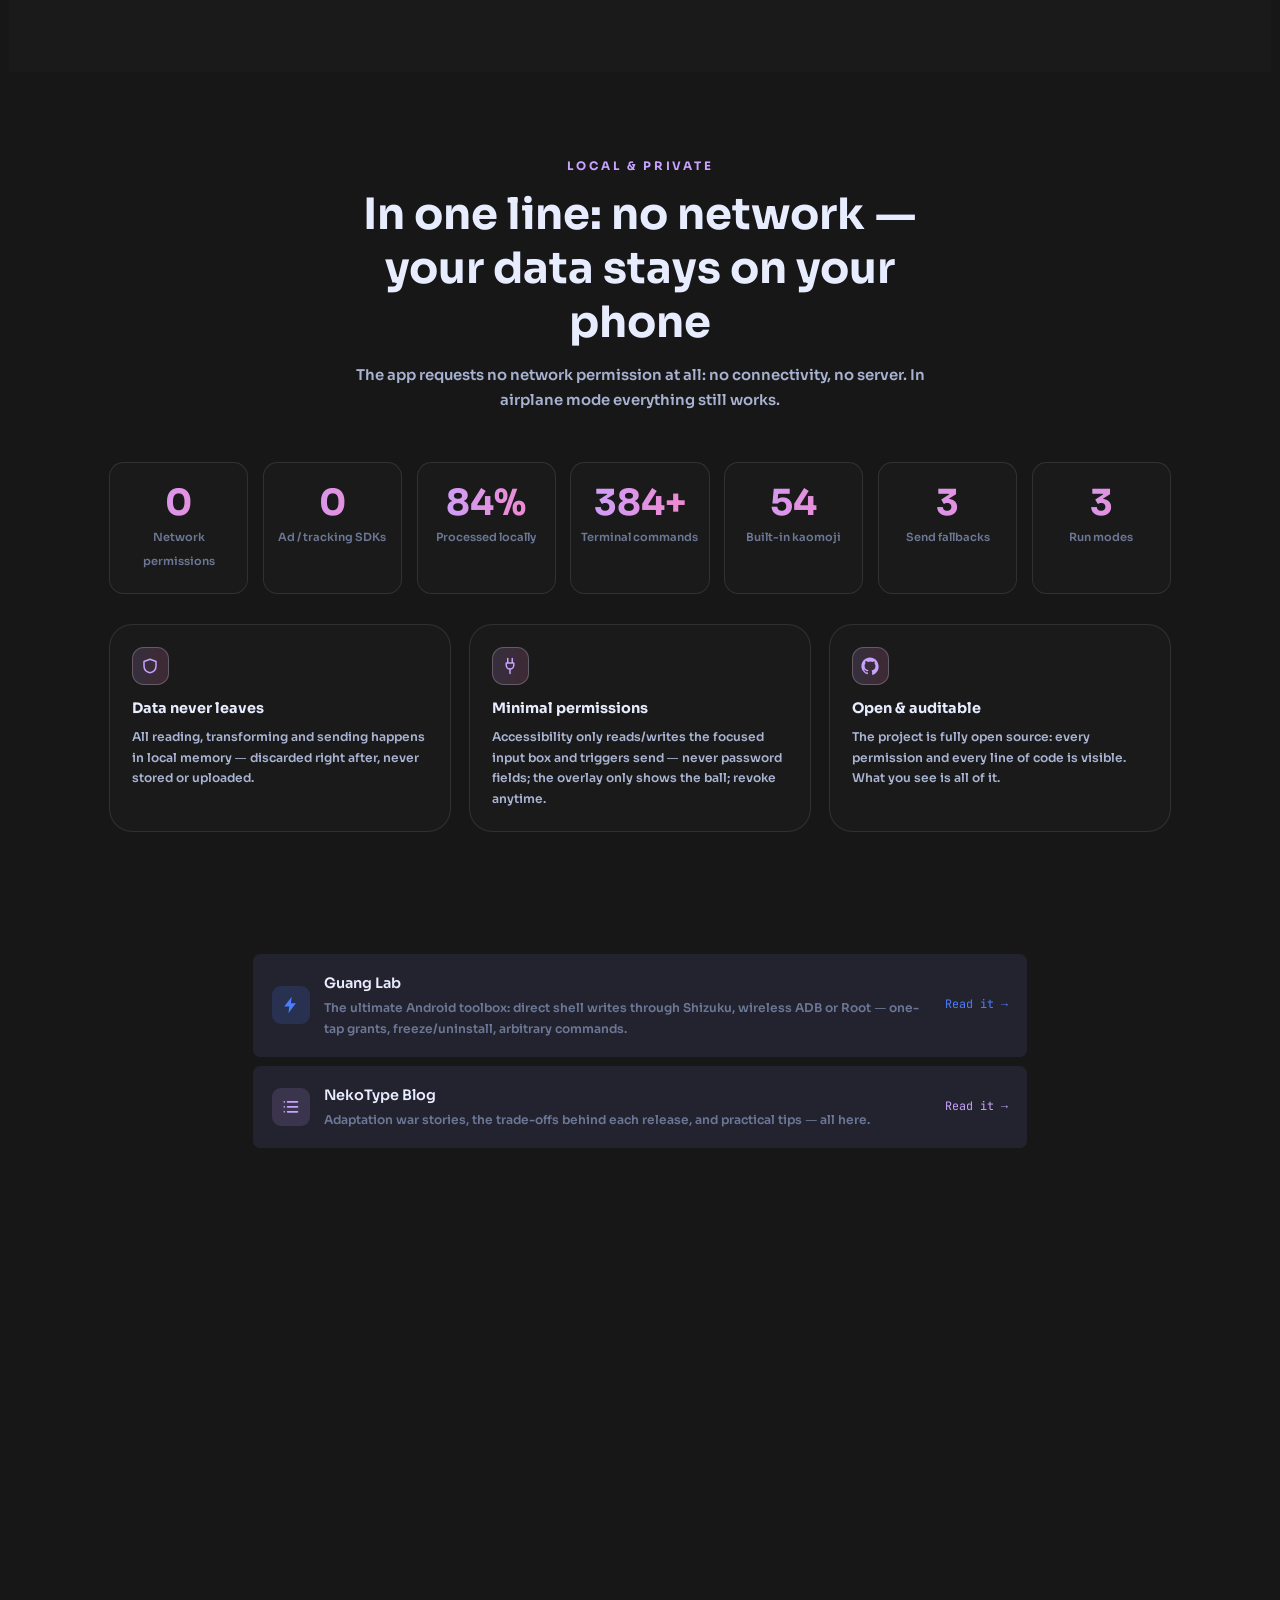
==== commit 3f024d92: "docs(wiki): 按 humanizer-zh 清单去 AI 味——破折号清零、粗体 69→2、删 AI 词汇与三段式、长句拆分" ====
--- a/index.html
+++ b/index.html
@@ -22,16 +22,16 @@
   <meta property="og:type" content="website" />
 
   <!-- 标签页图标 = NekoType 自己的图标（assets/index.jpg 缩小版，原图 247KB 不能直接当 favicon） -->
-  <link rel="icon" type="image/png" sizes="32x32" href="assets/icon-32.png?v=2.9.1.56" />
-  <link rel="icon" type="image/png" sizes="48x48" href="assets/icon-48.png?v=2.9.1.56" />
-  <link rel="icon" type="image/png" sizes="192x192" href="assets/icon-192.png?v=2.9.1.56" />
-  <link rel="apple-touch-icon" sizes="180x180" href="assets/icon-180.png?v=2.9.1.56" />
+  <link rel="icon" type="image/png" sizes="32x32" href="assets/icon-32.png?v=2.9.1.57" />
+  <link rel="icon" type="image/png" sizes="48x48" href="assets/icon-48.png?v=2.9.1.57" />
+  <link rel="icon" type="image/png" sizes="192x192" href="assets/icon-192.png?v=2.9.1.57" />
+  <link rel="apple-touch-icon" sizes="180x180" href="assets/icon-180.png?v=2.9.1.57" />
 
   <!-- 字体全部自托管在 assets/fonts/，不再依赖 fonts.googleapis.com（国内打不开） -->
 
   <!-- 首屏用到的两个字重：提前拉，别等布局后才发现要字体 -->
   <link rel="preload" as="font" type="font/woff2" crossorigin href="assets/fonts/sora-700.woff2" />
-  <link rel="stylesheet" href="assets/css/style.css?v=2.9.1.56" />
+  <link rel="stylesheet" href="assets/css/style.css?v=2.9.1.57" />
 </head>
 <body>
   <div class="loadbar" id="loadBar" aria-hidden="true"></div>
@@ -813,7 +813,7 @@
   <!-- i18n 词典 50KB：只给真的要用繁体/英文的访客加载，中文访客不必付这个成本 -->
   <script>
   (function () {
-    var KEY = 'neko-lang', src = 'assets/js/i18n.js?v=2.9.1.56';
+    var KEY = 'neko-lang', src = 'assets/js/i18n.js?v=2.9.1.57';
     function detect() {
       var l = (navigator.language || 'zh-Hans').toLowerCase();
       if (l.indexOf('zh') === 0) return /hant|tw|hk|mo/.test(l) ? 'zh-Hant' : 'zh-Hans';
@@ -855,7 +855,7 @@
     }, true);
   })();
   </script>
-  <script src="assets/js/swarm.js?v=2.9.1.56" defer data-swarm-auto></script>
-  <script src="assets/js/main.js?v=2.9.1.56" defer></script>
+  <script src="assets/js/swarm.js?v=2.9.1.57" defer data-swarm-auto></script>
+  <script src="assets/js/main.js?v=2.9.1.57" defer></script>
 </body>
 </html>
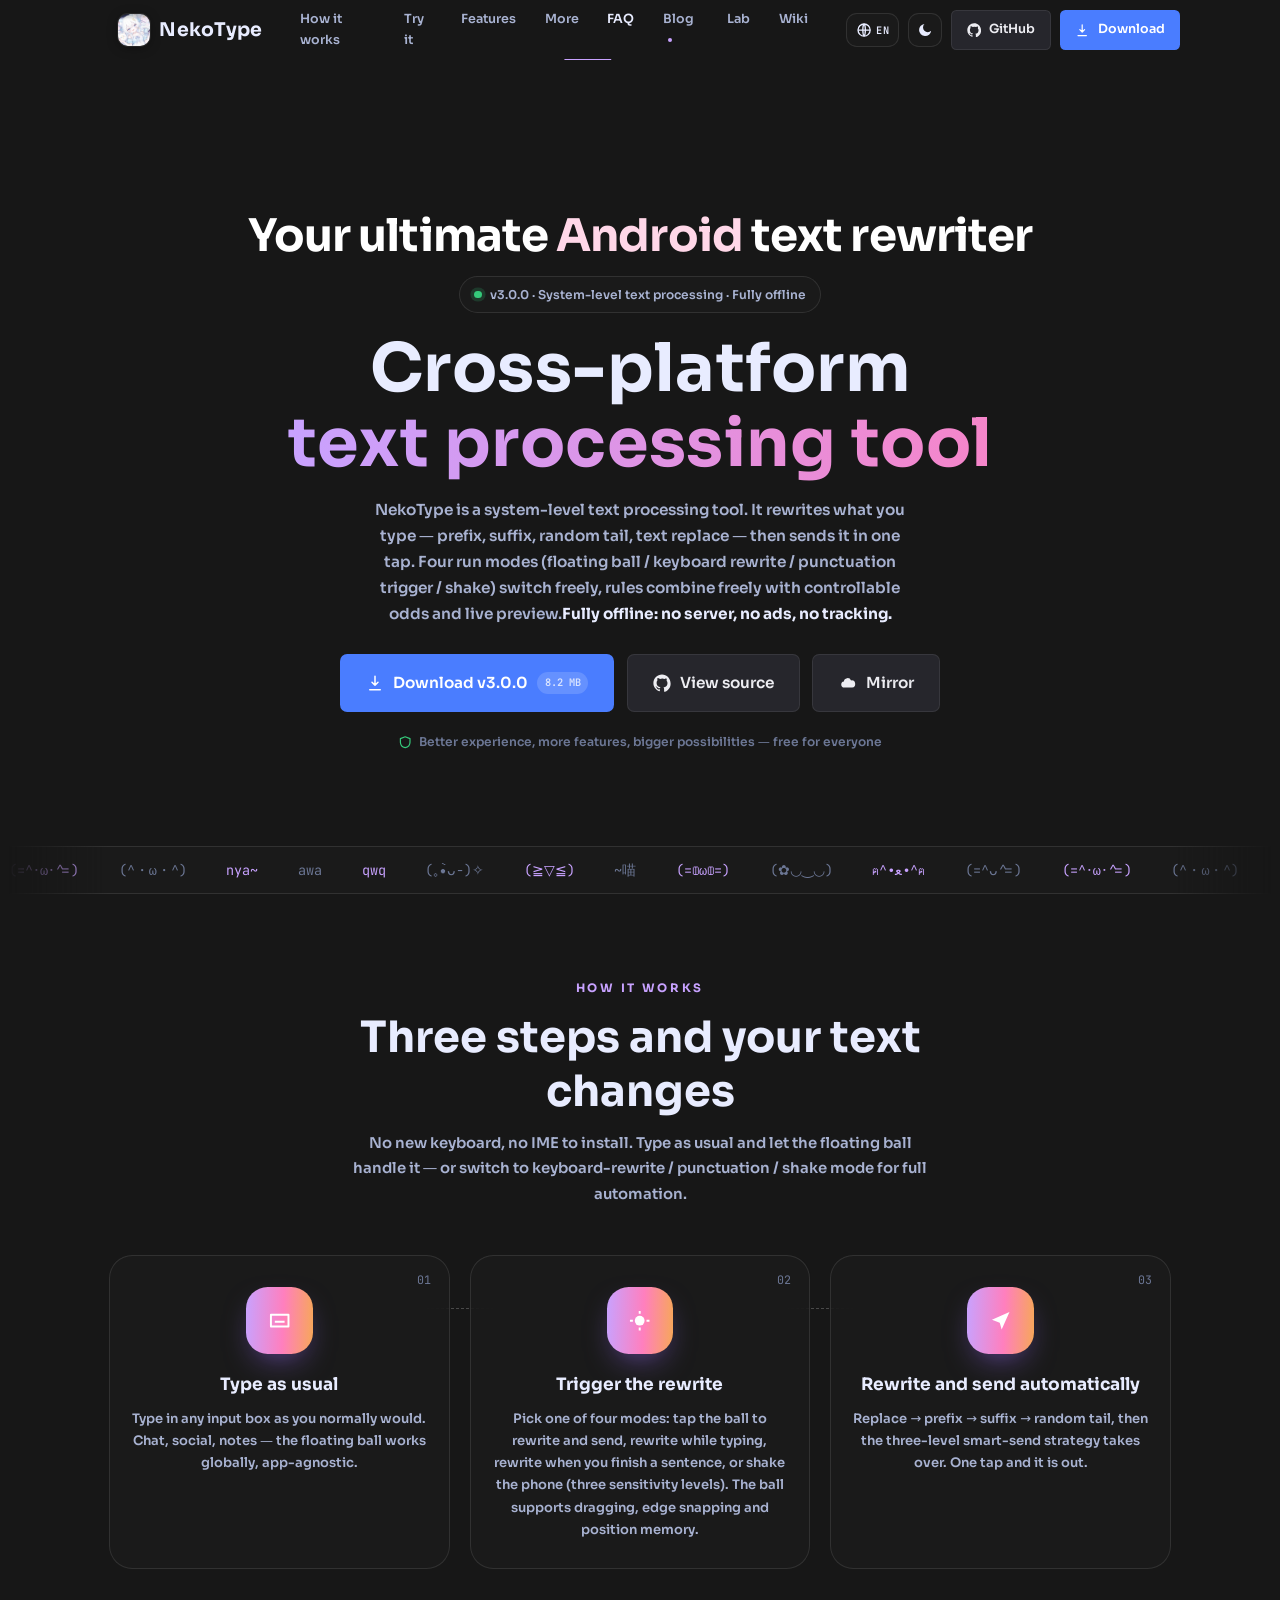
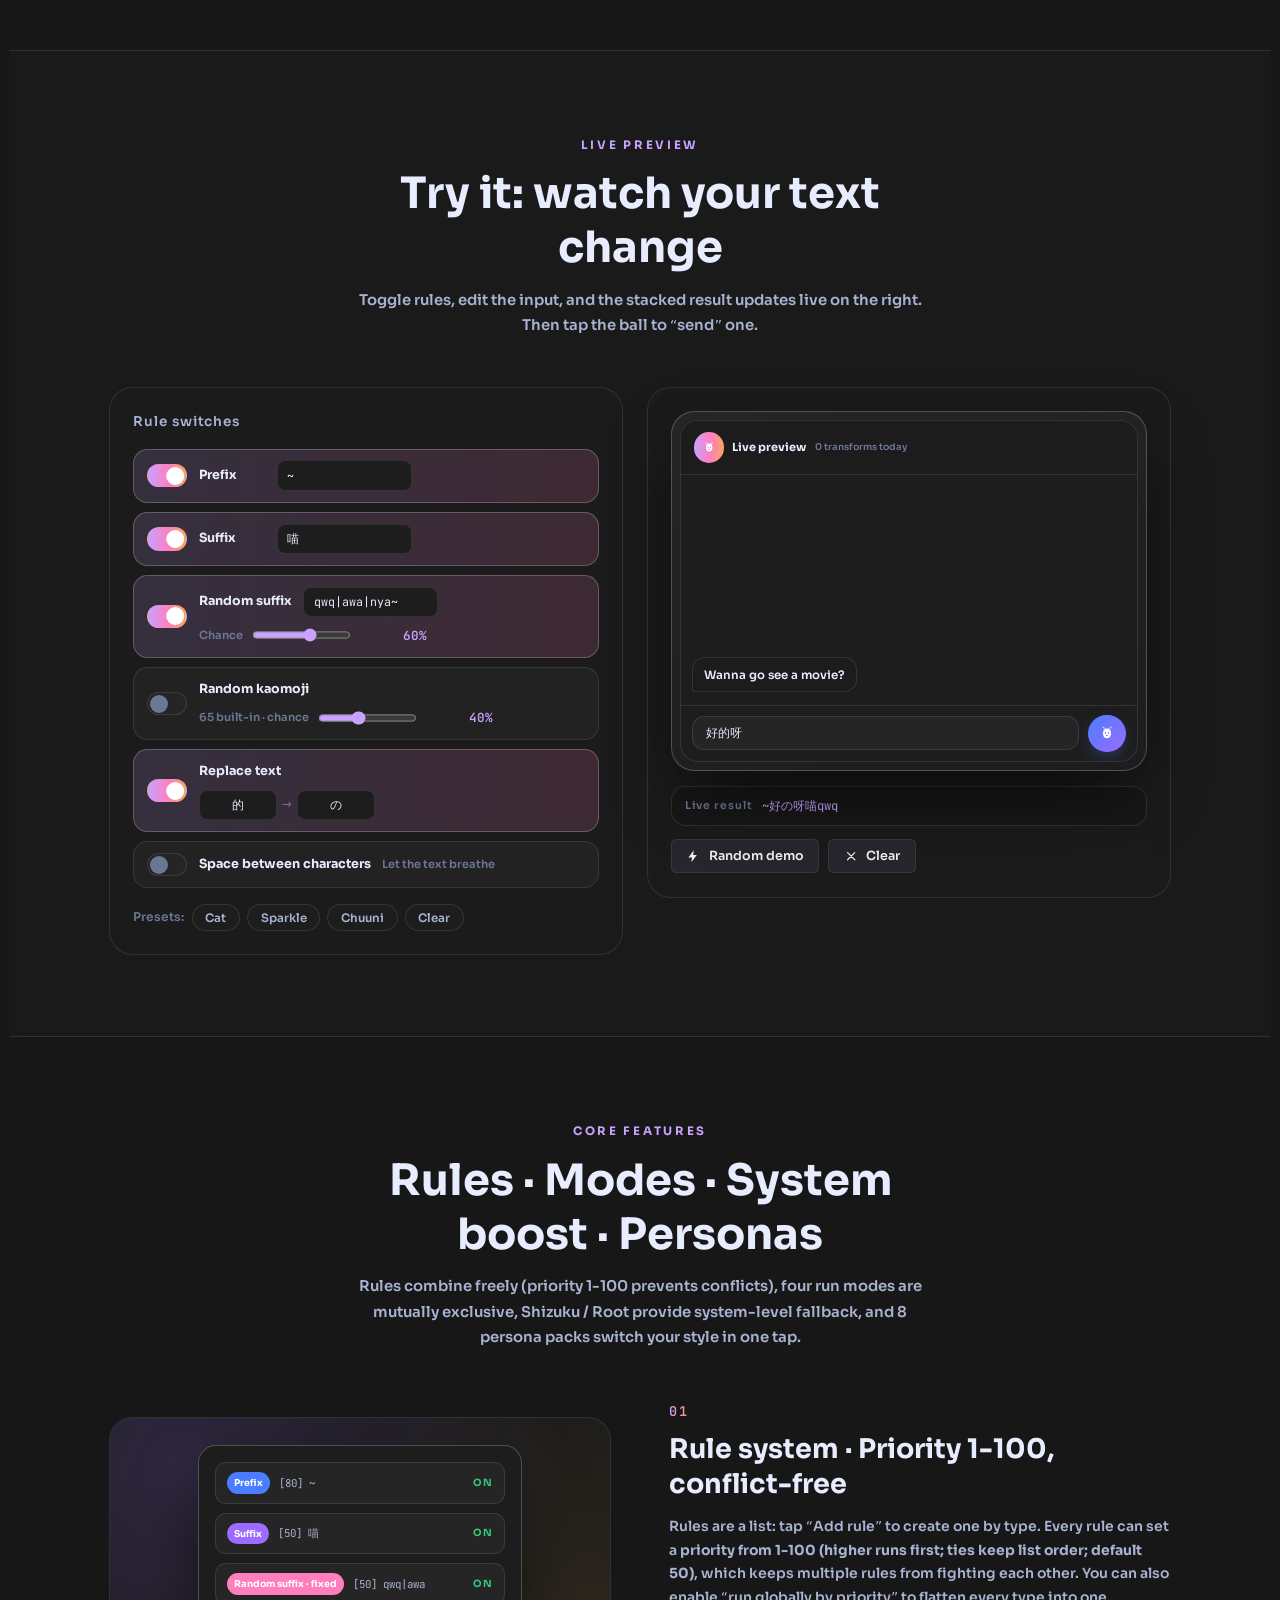
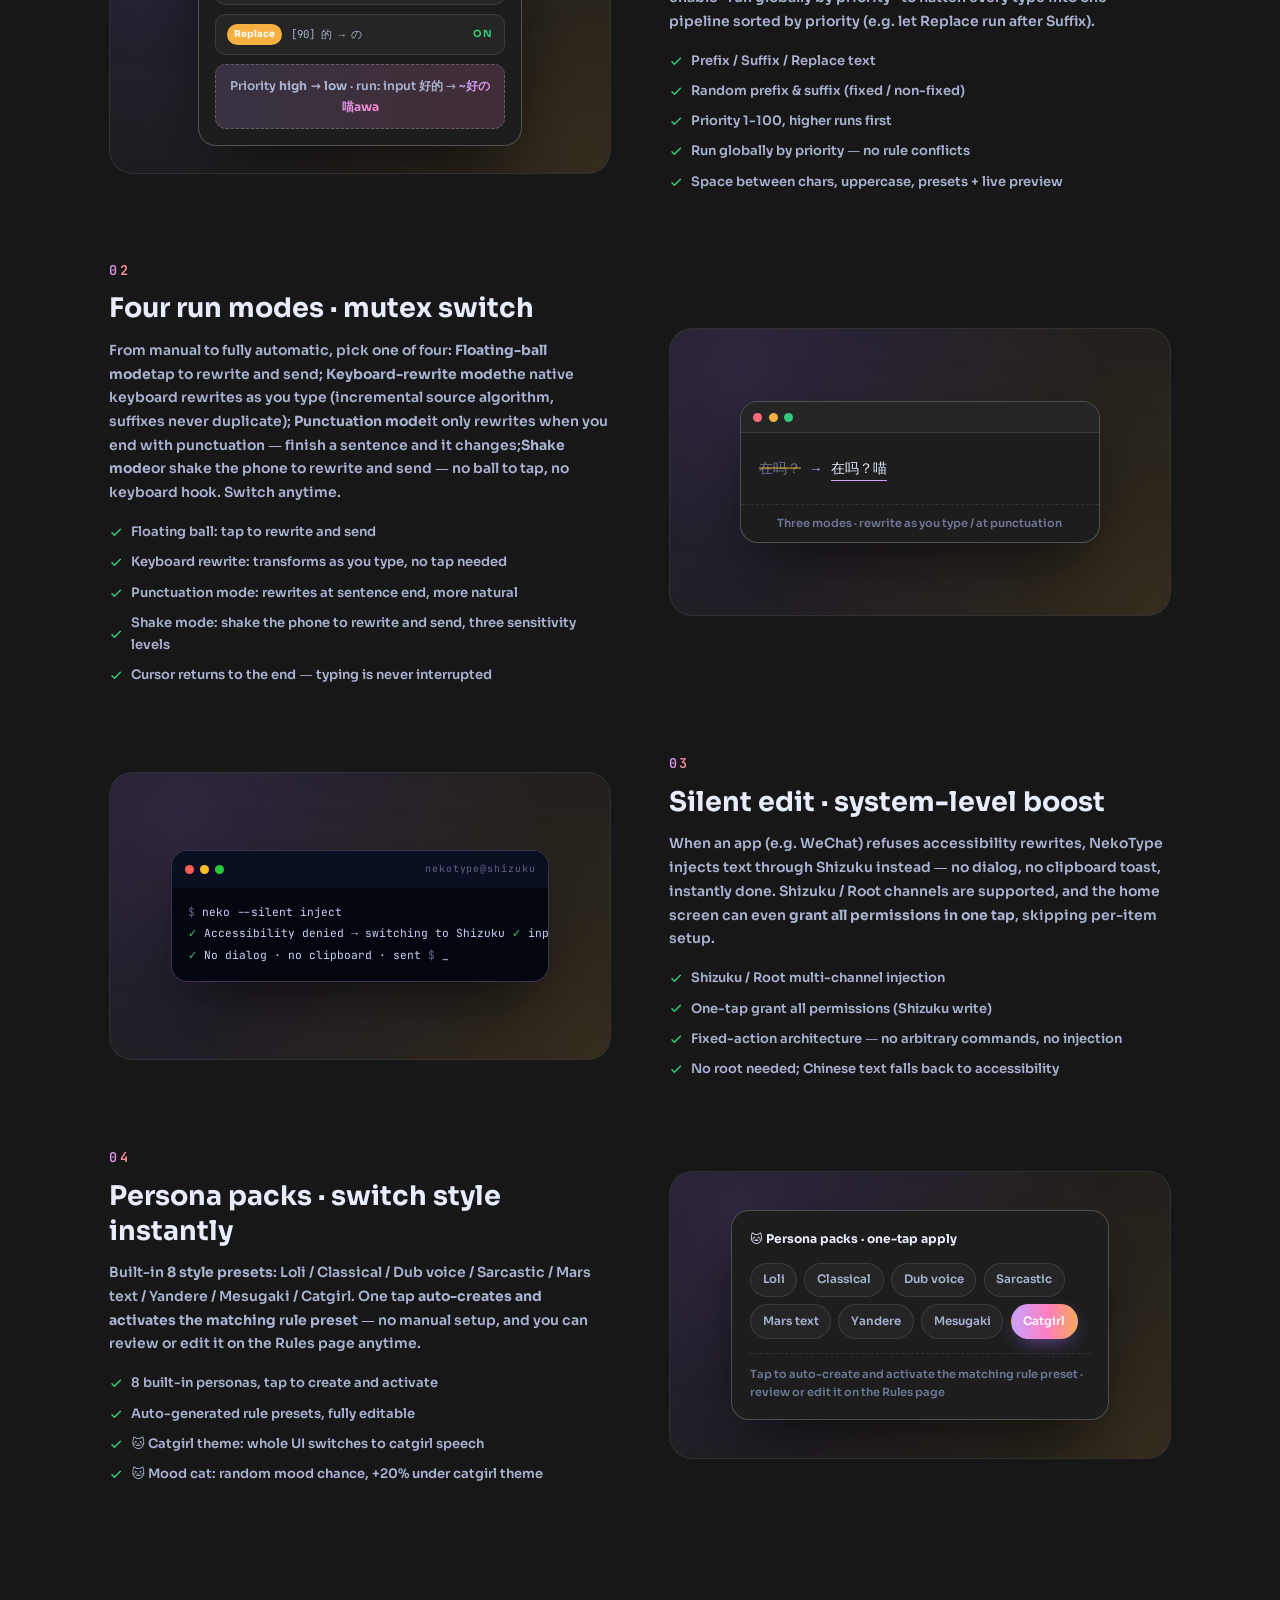
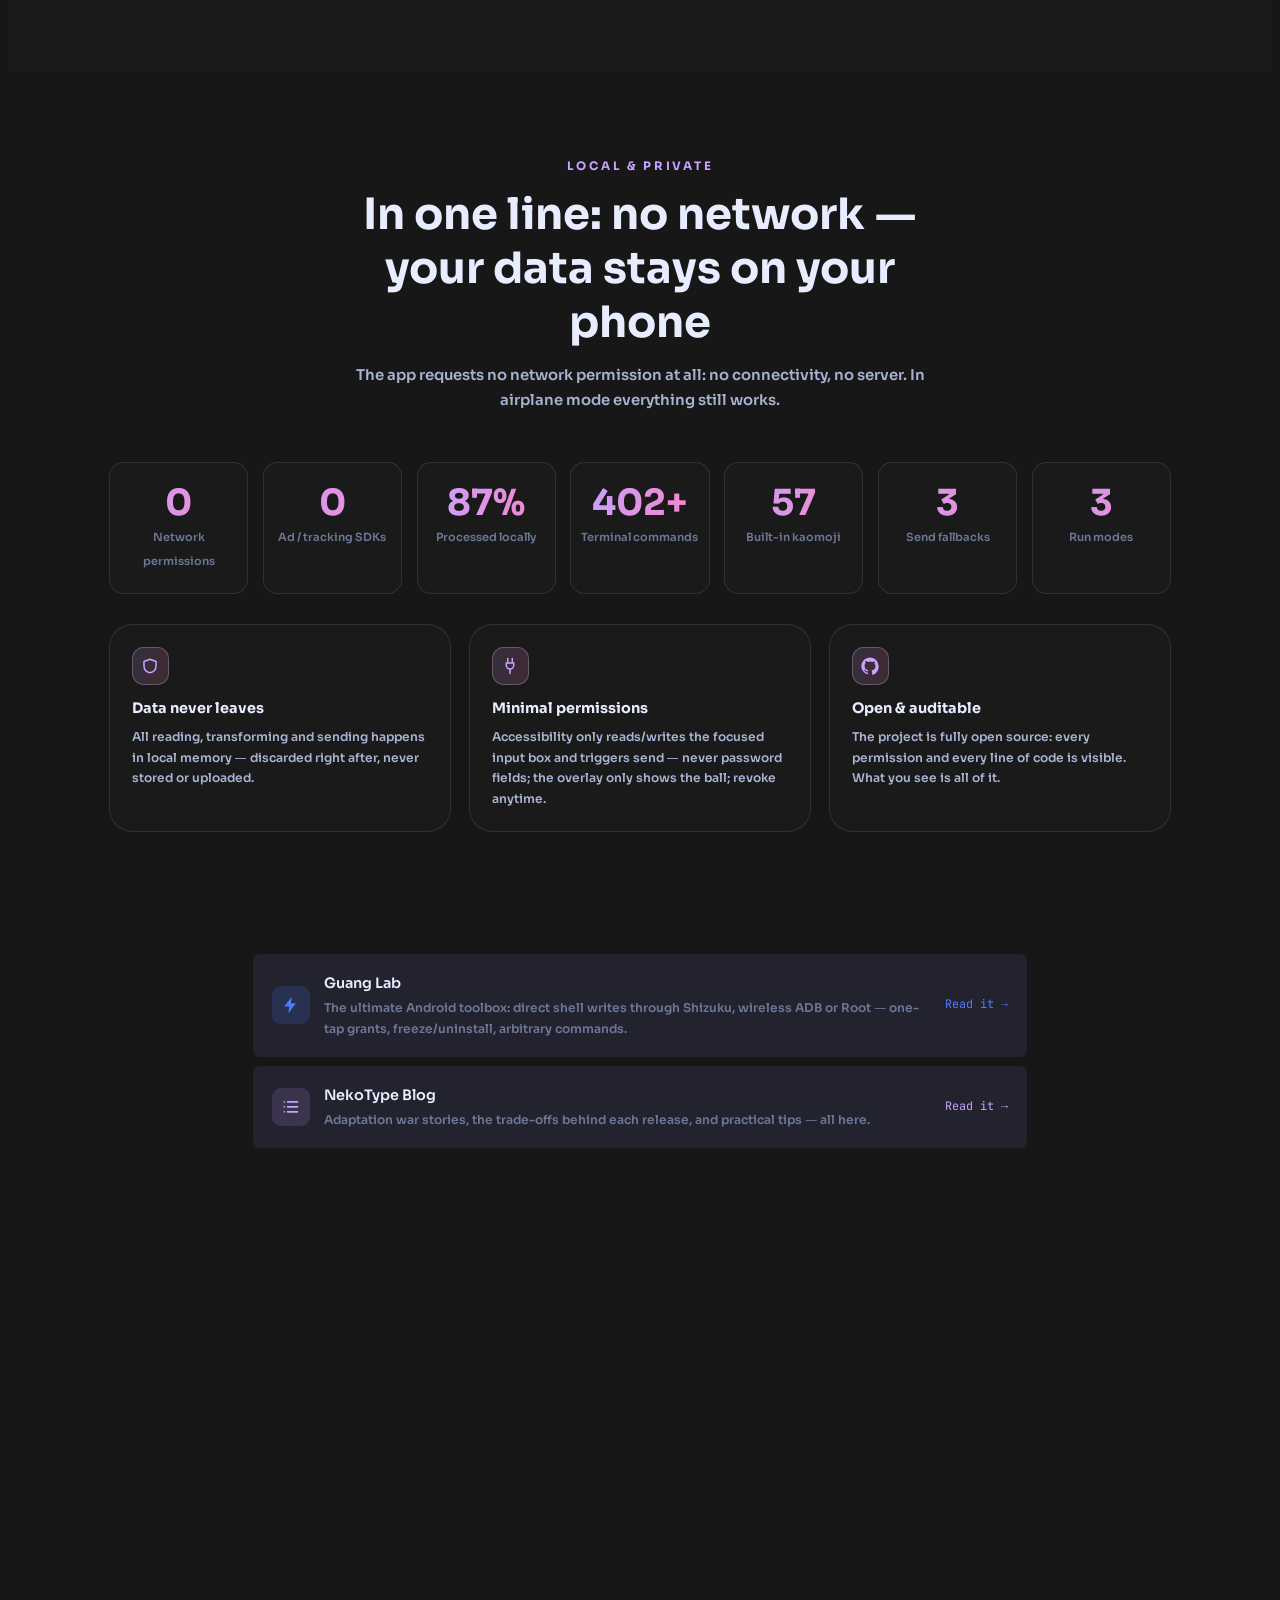
==== commit 7852515b: "docs(wiki): 改回专业手册语气——标题名词化（如何开始/术语说明/权限配置…）、删除闲聊导语、清掉口语（压根/跑通/顺手/折腾/对一下）、悬浮球不再叫猫爪球" ====
--- a/index.html
+++ b/index.html
@@ -22,16 +22,16 @@
   <meta property="og:type" content="website" />
 
   <!-- 标签页图标 = NekoType 自己的图标（assets/index.jpg 缩小版，原图 247KB 不能直接当 favicon） -->
-  <link rel="icon" type="image/png" sizes="32x32" href="assets/icon-32.png?v=2.9.1.57" />
-  <link rel="icon" type="image/png" sizes="48x48" href="assets/icon-48.png?v=2.9.1.57" />
-  <link rel="icon" type="image/png" sizes="192x192" href="assets/icon-192.png?v=2.9.1.57" />
-  <link rel="apple-touch-icon" sizes="180x180" href="assets/icon-180.png?v=2.9.1.57" />
+  <link rel="icon" type="image/png" sizes="32x32" href="assets/icon-32.png?v=2.9.1.59" />
+  <link rel="icon" type="image/png" sizes="48x48" href="assets/icon-48.png?v=2.9.1.59" />
+  <link rel="icon" type="image/png" sizes="192x192" href="assets/icon-192.png?v=2.9.1.59" />
+  <link rel="apple-touch-icon" sizes="180x180" href="assets/icon-180.png?v=2.9.1.59" />
 
   <!-- 字体全部自托管在 assets/fonts/，不再依赖 fonts.googleapis.com（国内打不开） -->
 
   <!-- 首屏用到的两个字重：提前拉，别等布局后才发现要字体 -->
   <link rel="preload" as="font" type="font/woff2" crossorigin href="assets/fonts/sora-700.woff2" />
-  <link rel="stylesheet" href="assets/css/style.css?v=2.9.1.57" />
+  <link rel="stylesheet" href="assets/css/style.css?v=2.9.1.59" />
 </head>
 <body>
   <div class="loadbar" id="loadBar" aria-hidden="true"></div>
@@ -813,7 +813,7 @@
   <!-- i18n 词典 50KB：只给真的要用繁体/英文的访客加载，中文访客不必付这个成本 -->
   <script>
   (function () {
-    var KEY = 'neko-lang', src = 'assets/js/i18n.js?v=2.9.1.57';
+    var KEY = 'neko-lang', src = 'assets/js/i18n.js?v=2.9.1.59';
     function detect() {
       var l = (navigator.language || 'zh-Hans').toLowerCase();
       if (l.indexOf('zh') === 0) return /hant|tw|hk|mo/.test(l) ? 'zh-Hant' : 'zh-Hans';
@@ -855,7 +855,7 @@
     }, true);
   })();
   </script>
-  <script src="assets/js/swarm.js?v=2.9.1.57" defer data-swarm-auto></script>
-  <script src="assets/js/main.js?v=2.9.1.57" defer></script>
+  <script src="assets/js/swarm.js?v=2.9.1.59" defer data-swarm-auto></script>
+  <script src="assets/js/main.js?v=2.9.1.59" defer></script>
 </body>
 </html>
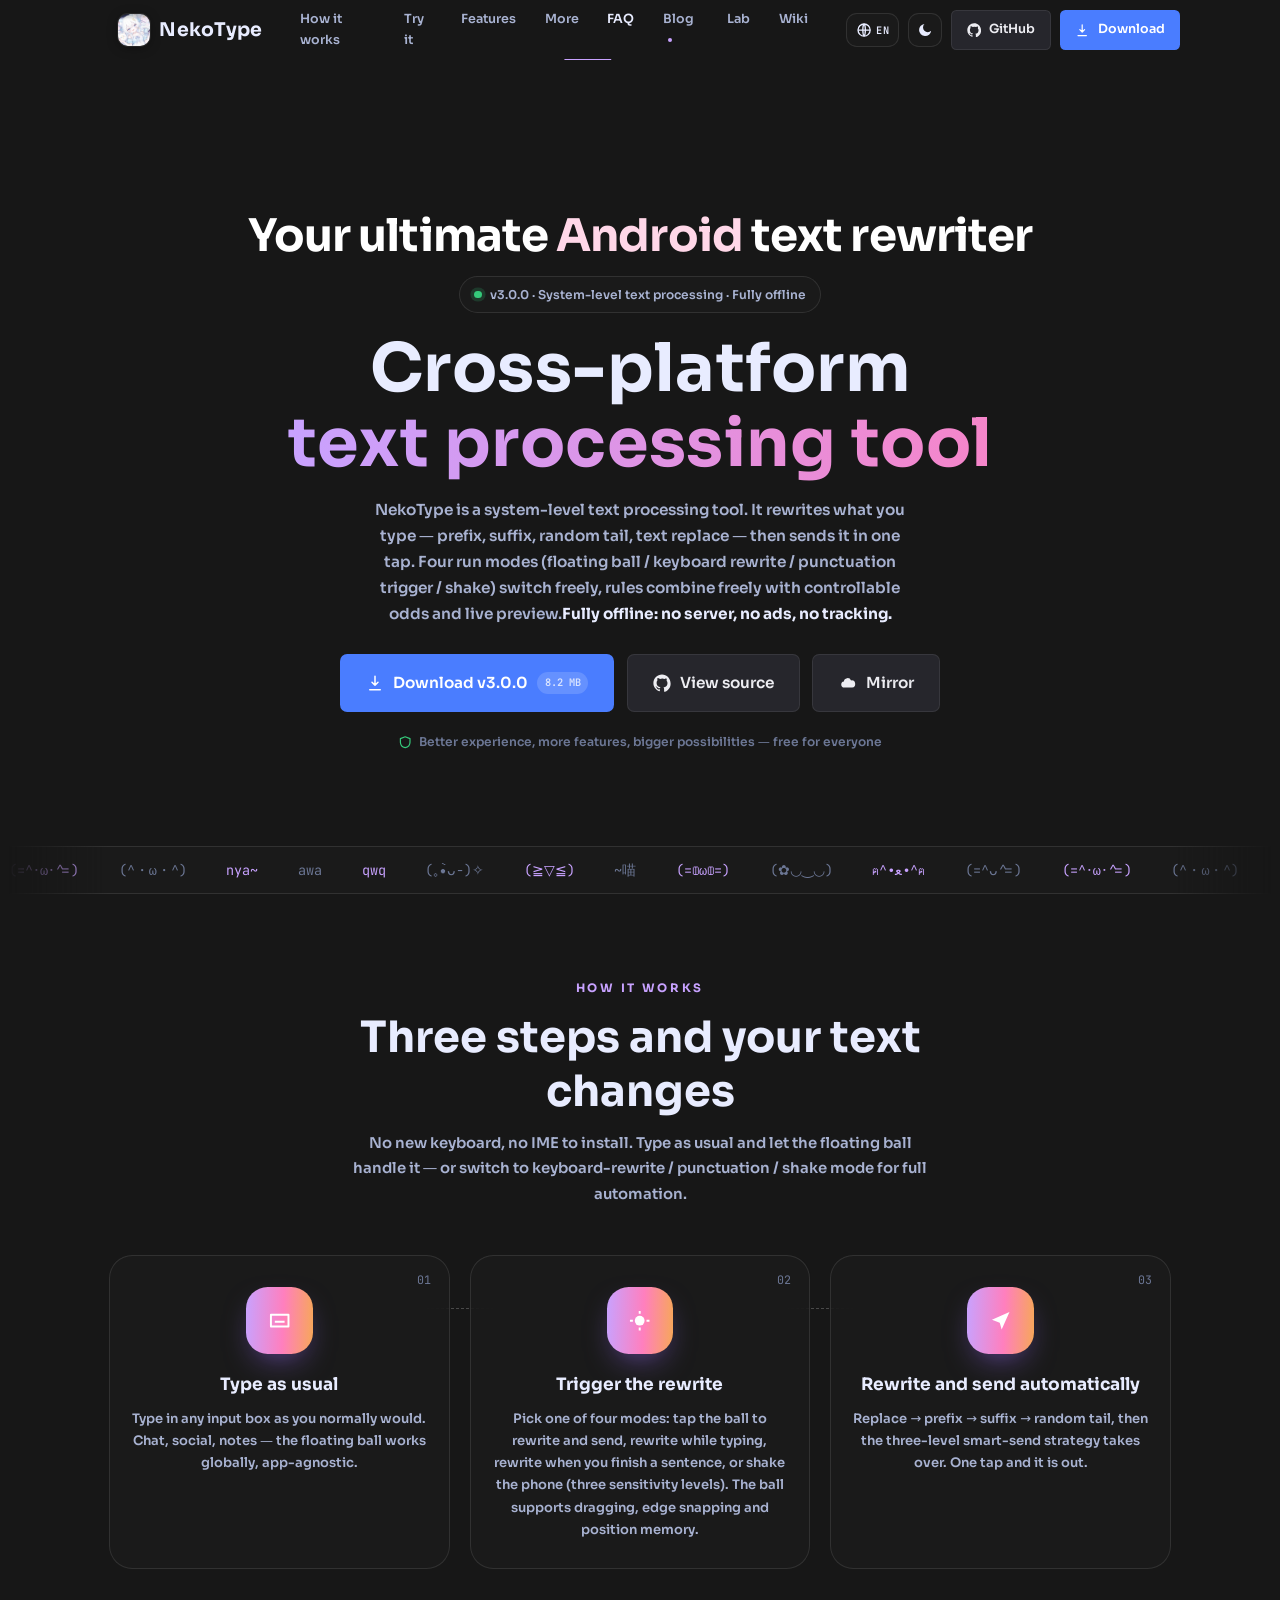
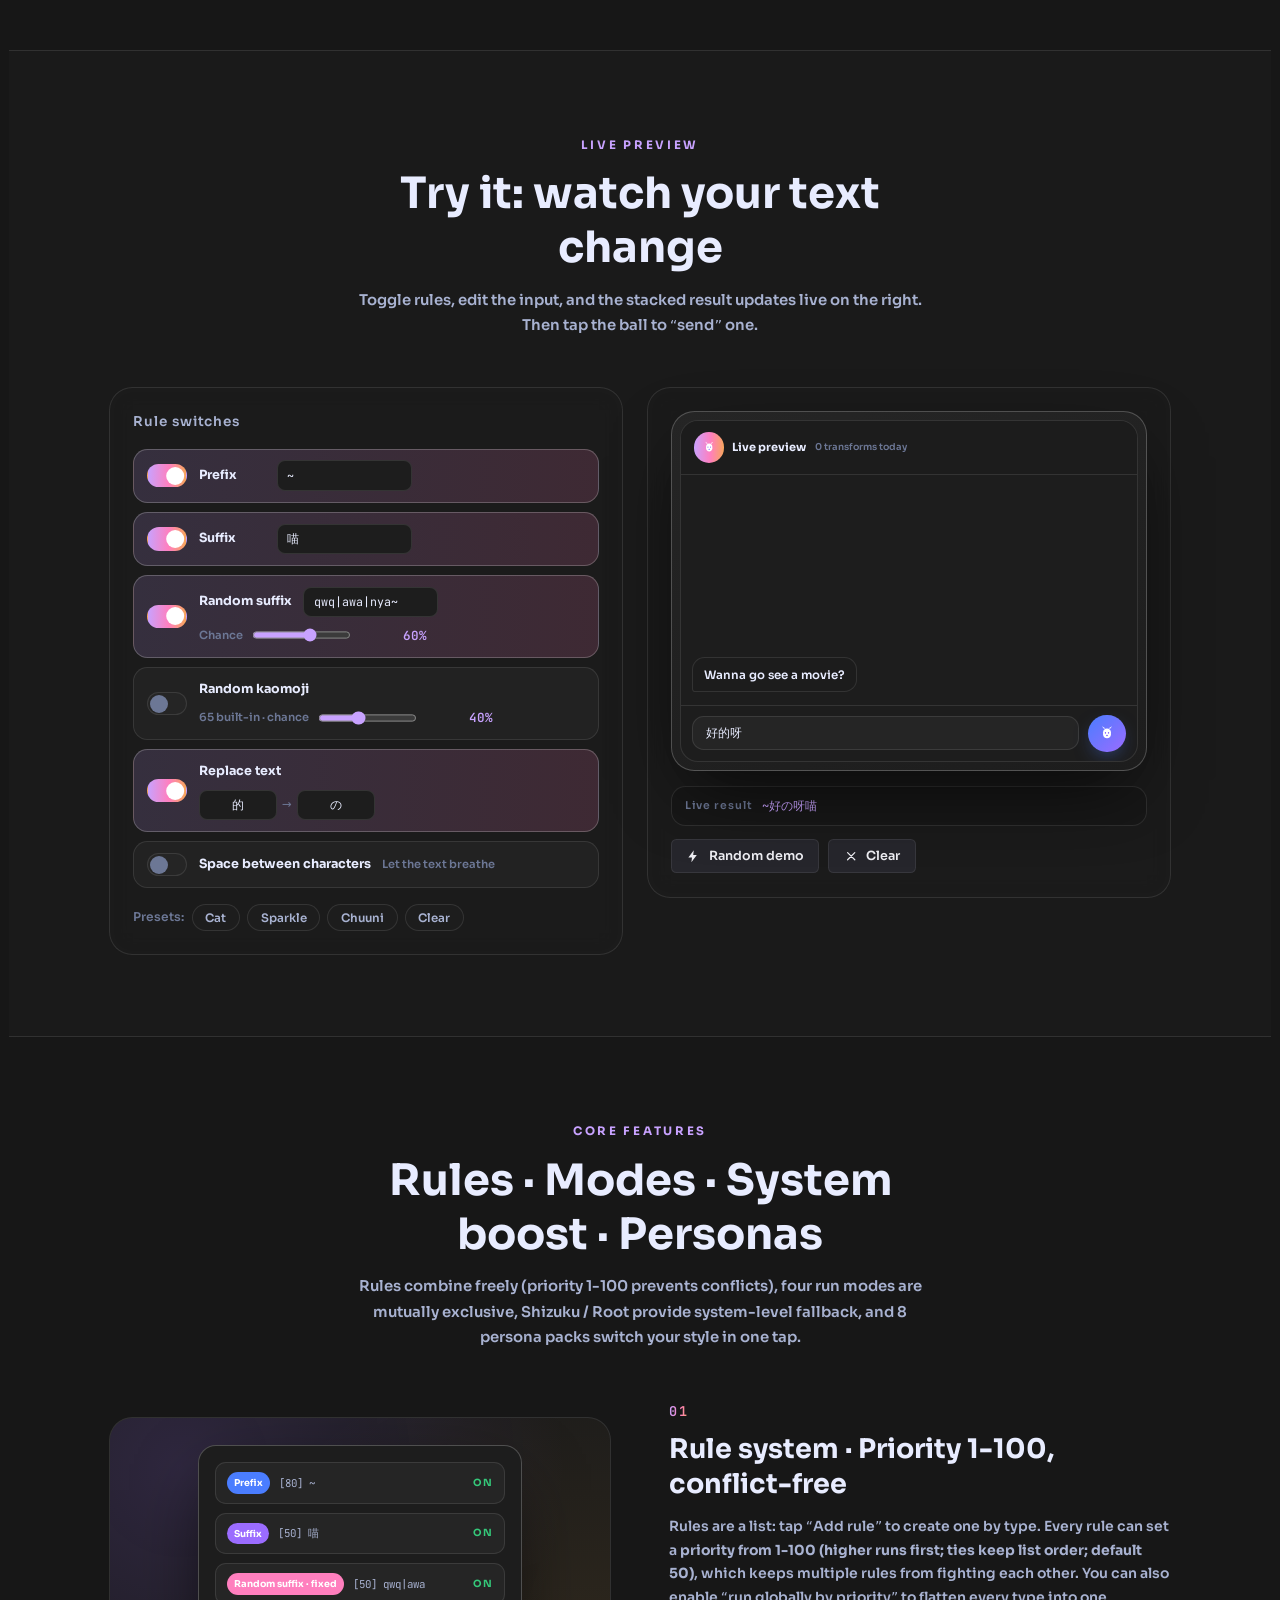
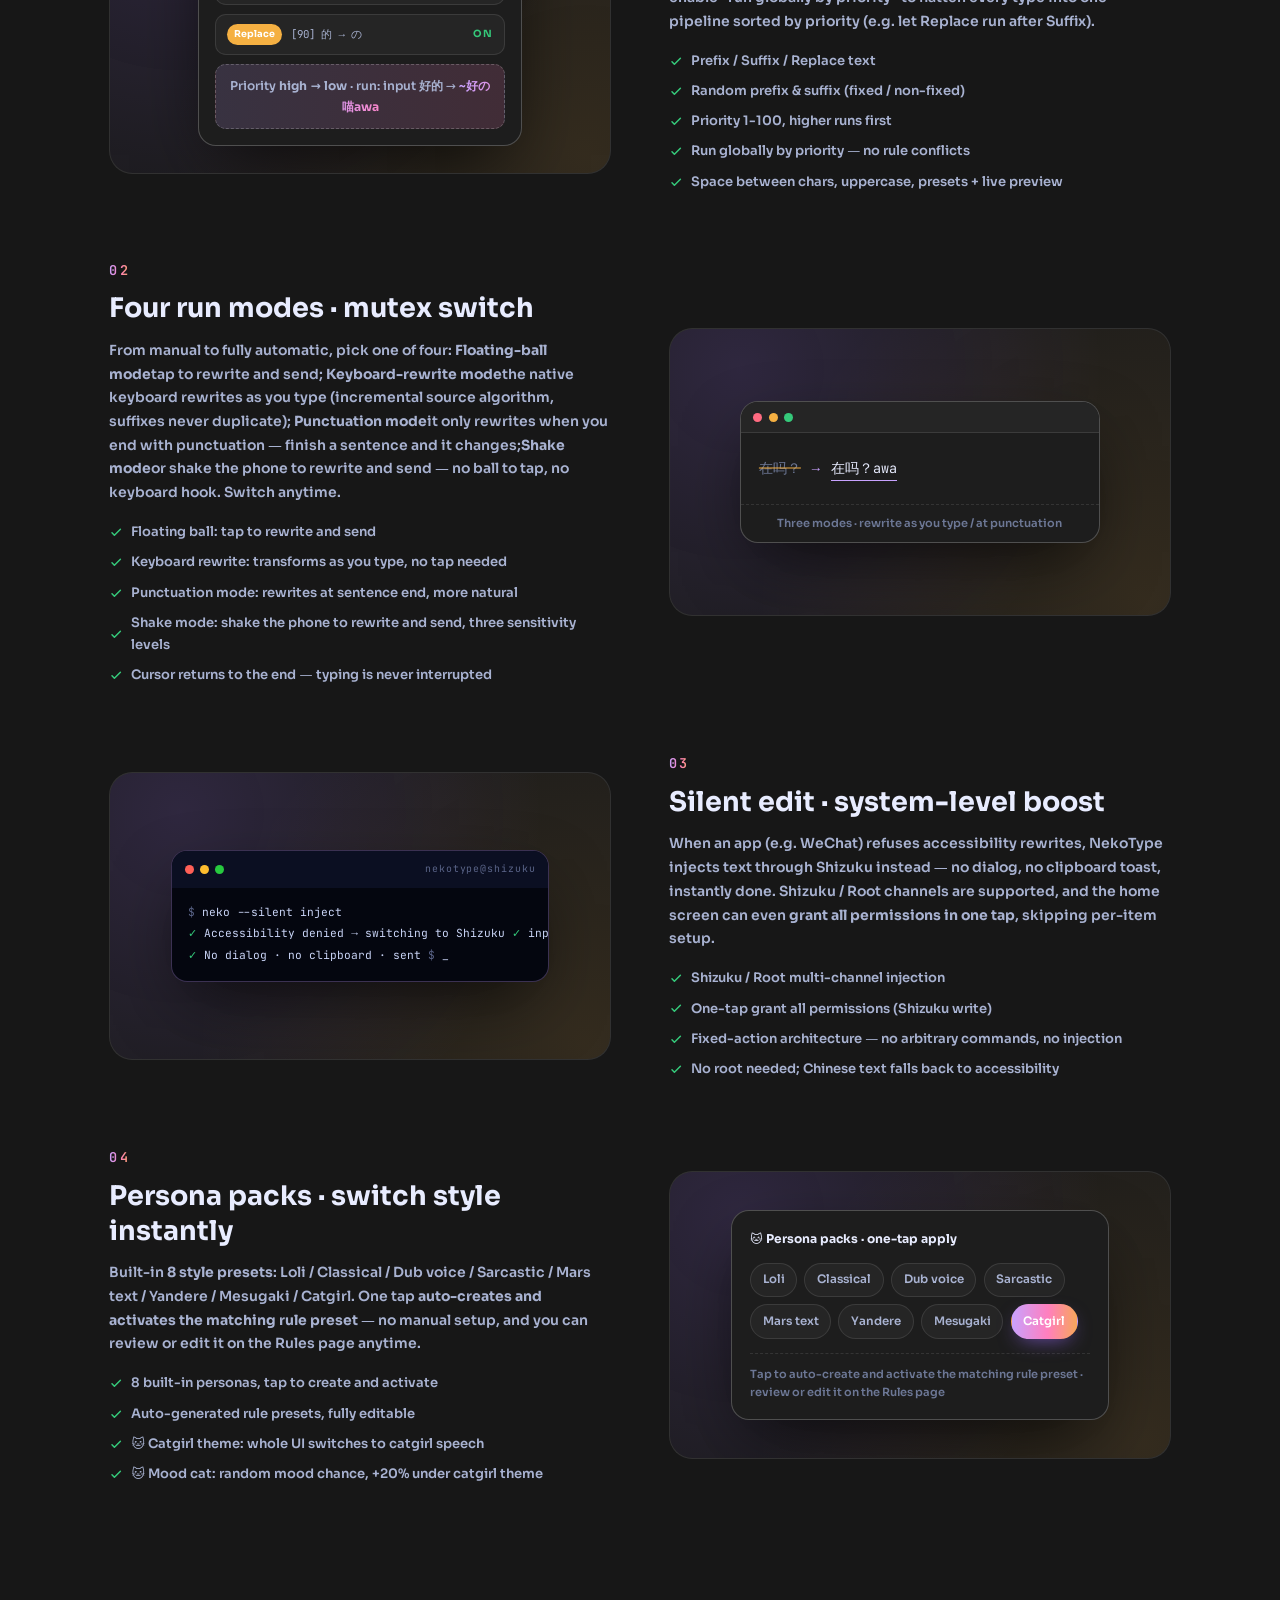
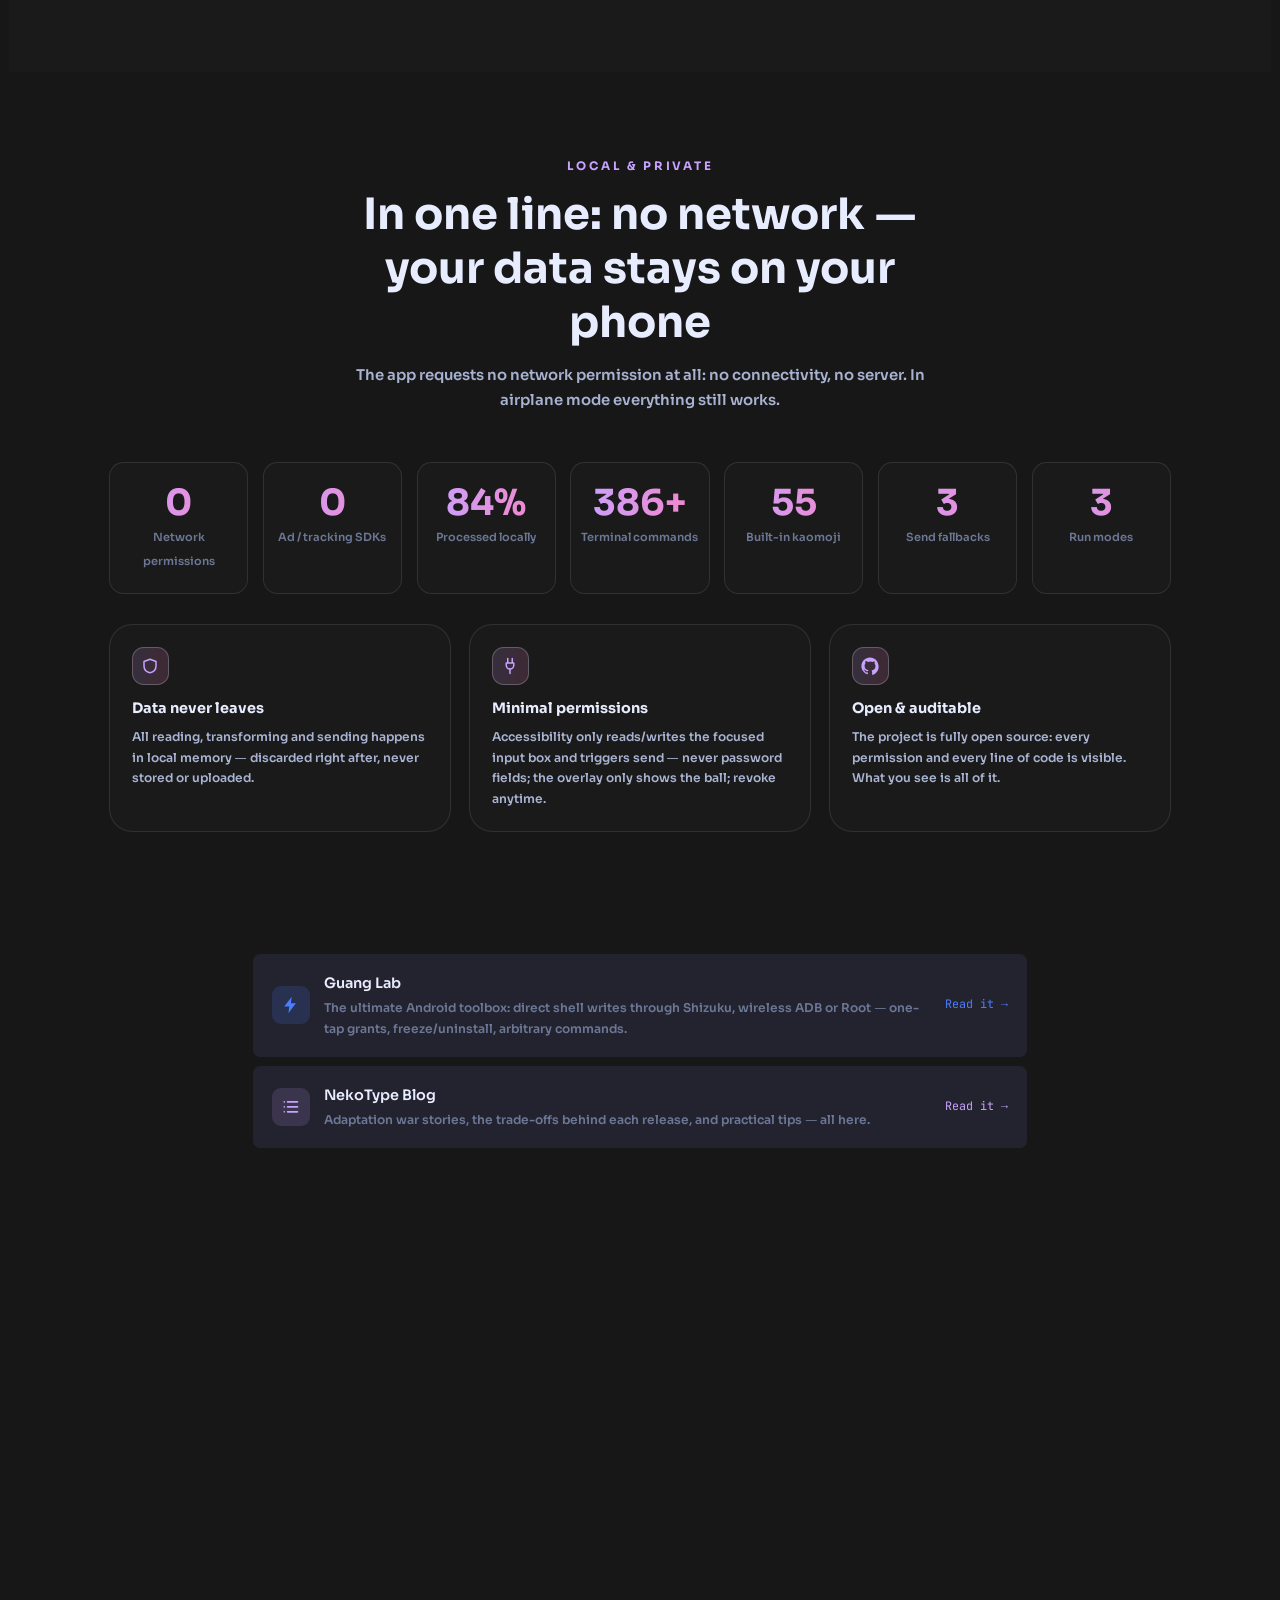
==== commit 5b324eda: "docs(wiki): 术语标签规范化（不开会→未启用、为什么→作用、在哪开→开启路径）、h3 与术语卡正文全部改书面表述" ====
--- a/index.html
+++ b/index.html
@@ -22,16 +22,16 @@
   <meta property="og:type" content="website" />
 
   <!-- 标签页图标 = NekoType 自己的图标（assets/index.jpg 缩小版，原图 247KB 不能直接当 favicon） -->
-  <link rel="icon" type="image/png" sizes="32x32" href="assets/icon-32.png?v=2.9.1.59" />
-  <link rel="icon" type="image/png" sizes="48x48" href="assets/icon-48.png?v=2.9.1.59" />
-  <link rel="icon" type="image/png" sizes="192x192" href="assets/icon-192.png?v=2.9.1.59" />
-  <link rel="apple-touch-icon" sizes="180x180" href="assets/icon-180.png?v=2.9.1.59" />
+  <link rel="icon" type="image/png" sizes="32x32" href="assets/icon-32.png?v=2.9.1.60" />
+  <link rel="icon" type="image/png" sizes="48x48" href="assets/icon-48.png?v=2.9.1.60" />
+  <link rel="icon" type="image/png" sizes="192x192" href="assets/icon-192.png?v=2.9.1.60" />
+  <link rel="apple-touch-icon" sizes="180x180" href="assets/icon-180.png?v=2.9.1.60" />
 
   <!-- 字体全部自托管在 assets/fonts/，不再依赖 fonts.googleapis.com（国内打不开） -->
 
   <!-- 首屏用到的两个字重：提前拉，别等布局后才发现要字体 -->
   <link rel="preload" as="font" type="font/woff2" crossorigin href="assets/fonts/sora-700.woff2" />
-  <link rel="stylesheet" href="assets/css/style.css?v=2.9.1.59" />
+  <link rel="stylesheet" href="assets/css/style.css?v=2.9.1.60" />
 </head>
 <body>
   <div class="loadbar" id="loadBar" aria-hidden="true"></div>
@@ -813,7 +813,7 @@
   <!-- i18n 词典 50KB：只给真的要用繁体/英文的访客加载，中文访客不必付这个成本 -->
   <script>
   (function () {
-    var KEY = 'neko-lang', src = 'assets/js/i18n.js?v=2.9.1.59';
+    var KEY = 'neko-lang', src = 'assets/js/i18n.js?v=2.9.1.60';
     function detect() {
       var l = (navigator.language || 'zh-Hans').toLowerCase();
       if (l.indexOf('zh') === 0) return /hant|tw|hk|mo/.test(l) ? 'zh-Hant' : 'zh-Hans';
@@ -855,7 +855,7 @@
     }, true);
   })();
   </script>
-  <script src="assets/js/swarm.js?v=2.9.1.59" defer data-swarm-auto></script>
-  <script src="assets/js/main.js?v=2.9.1.59" defer></script>
+  <script src="assets/js/swarm.js?v=2.9.1.60" defer data-swarm-auto></script>
+  <script src="assets/js/main.js?v=2.9.1.60" defer></script>
 </body>
 </html>
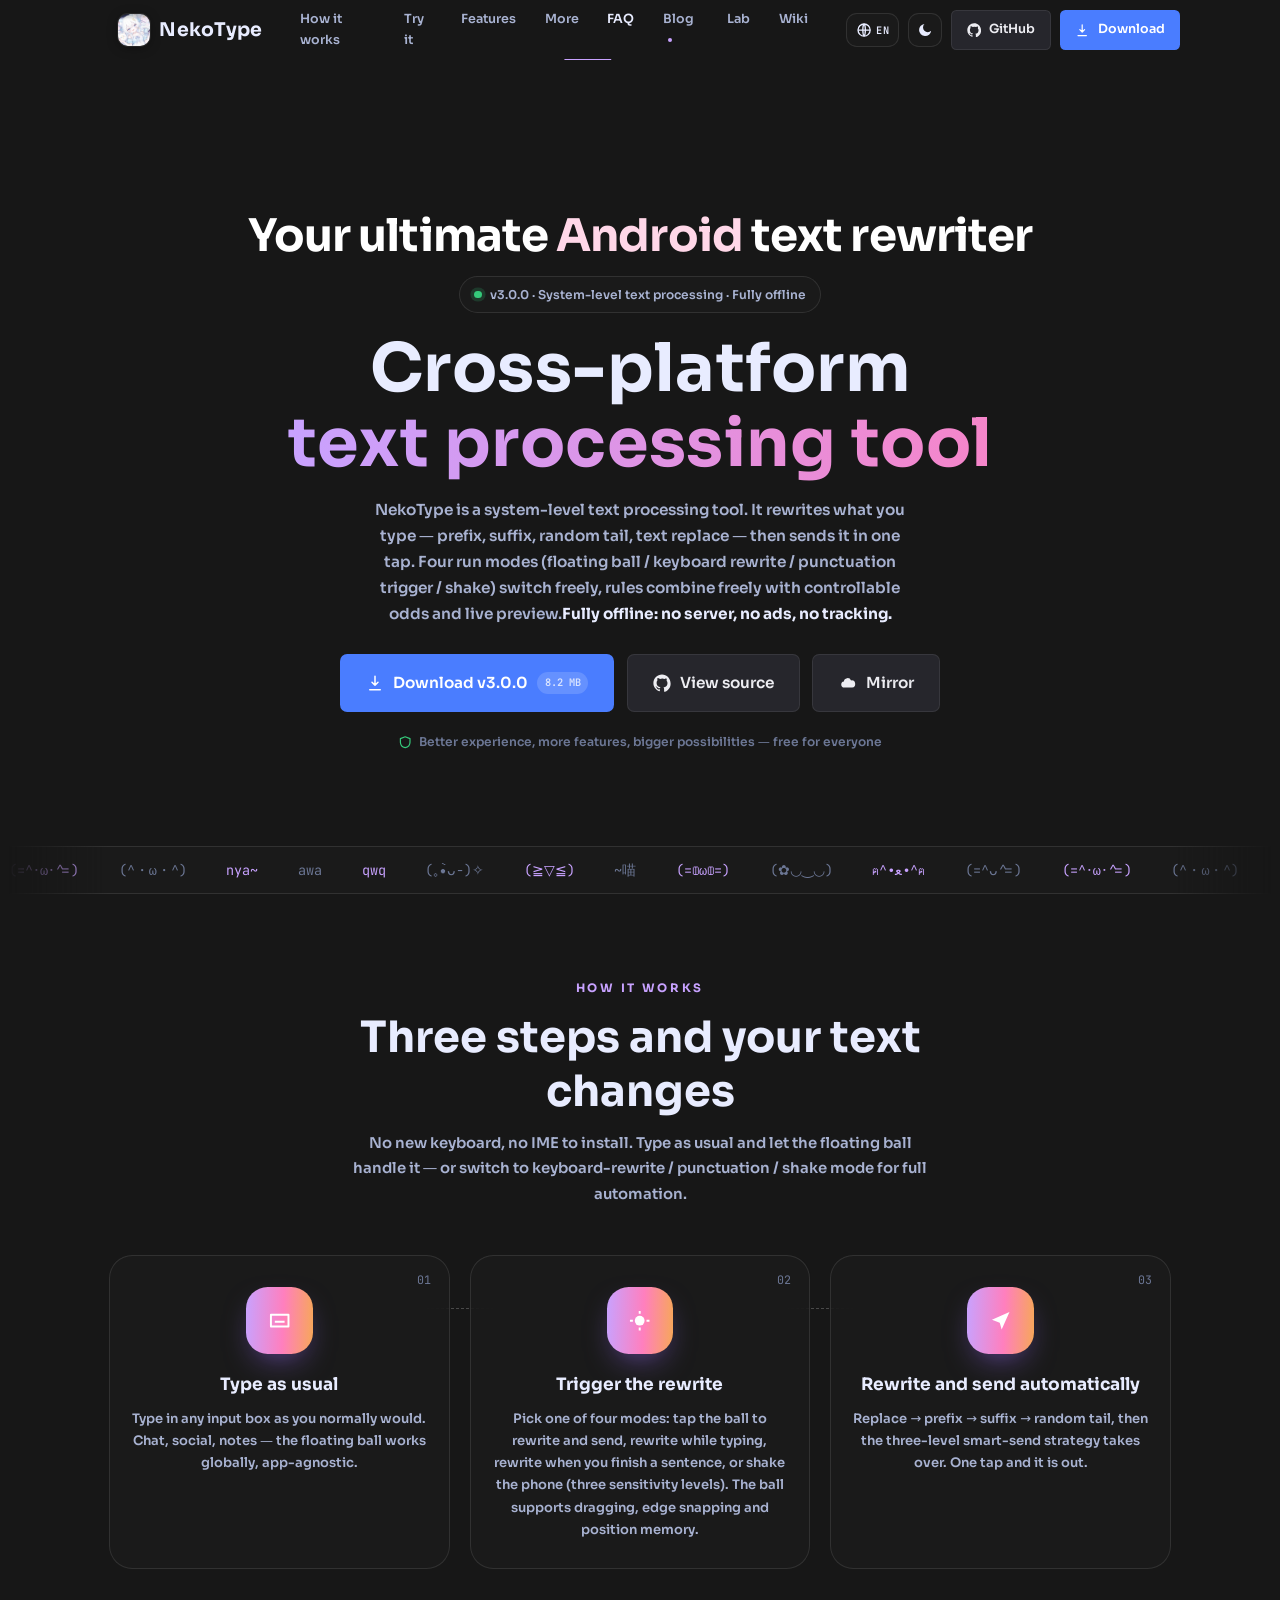
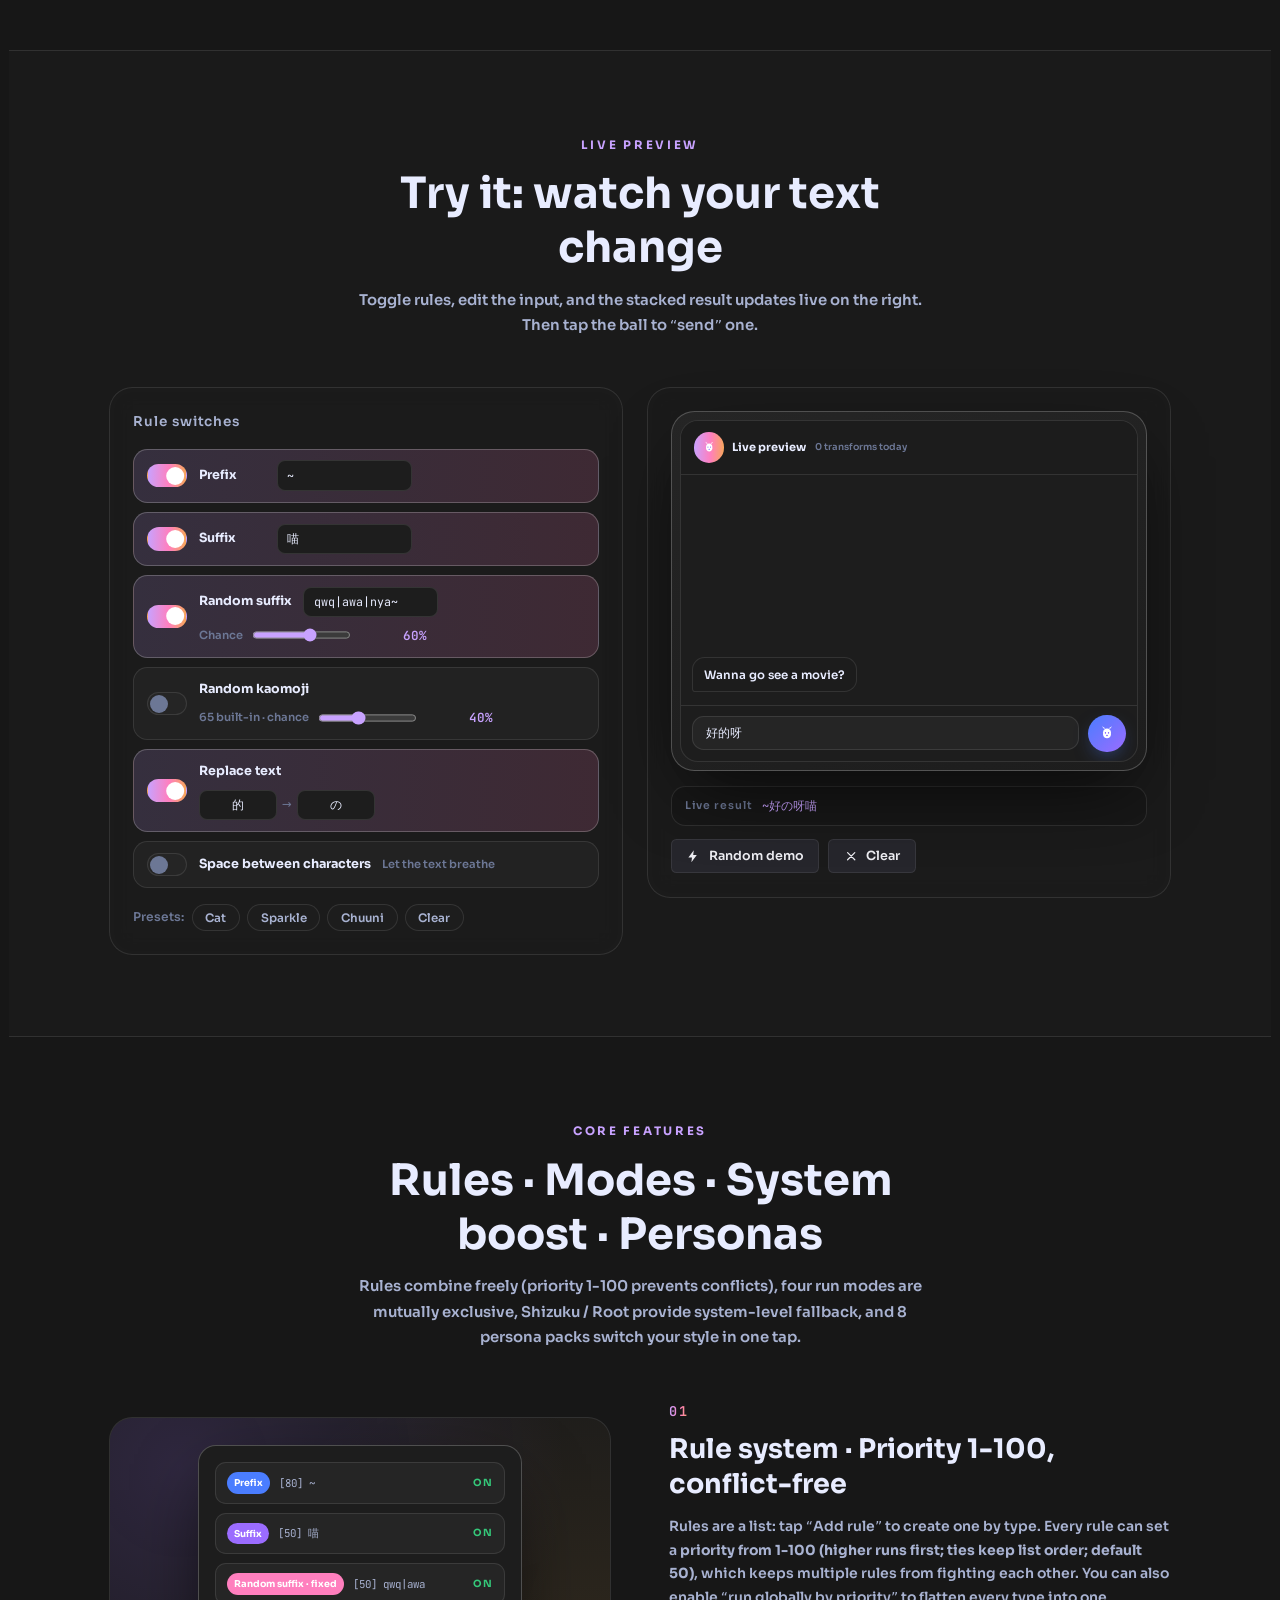
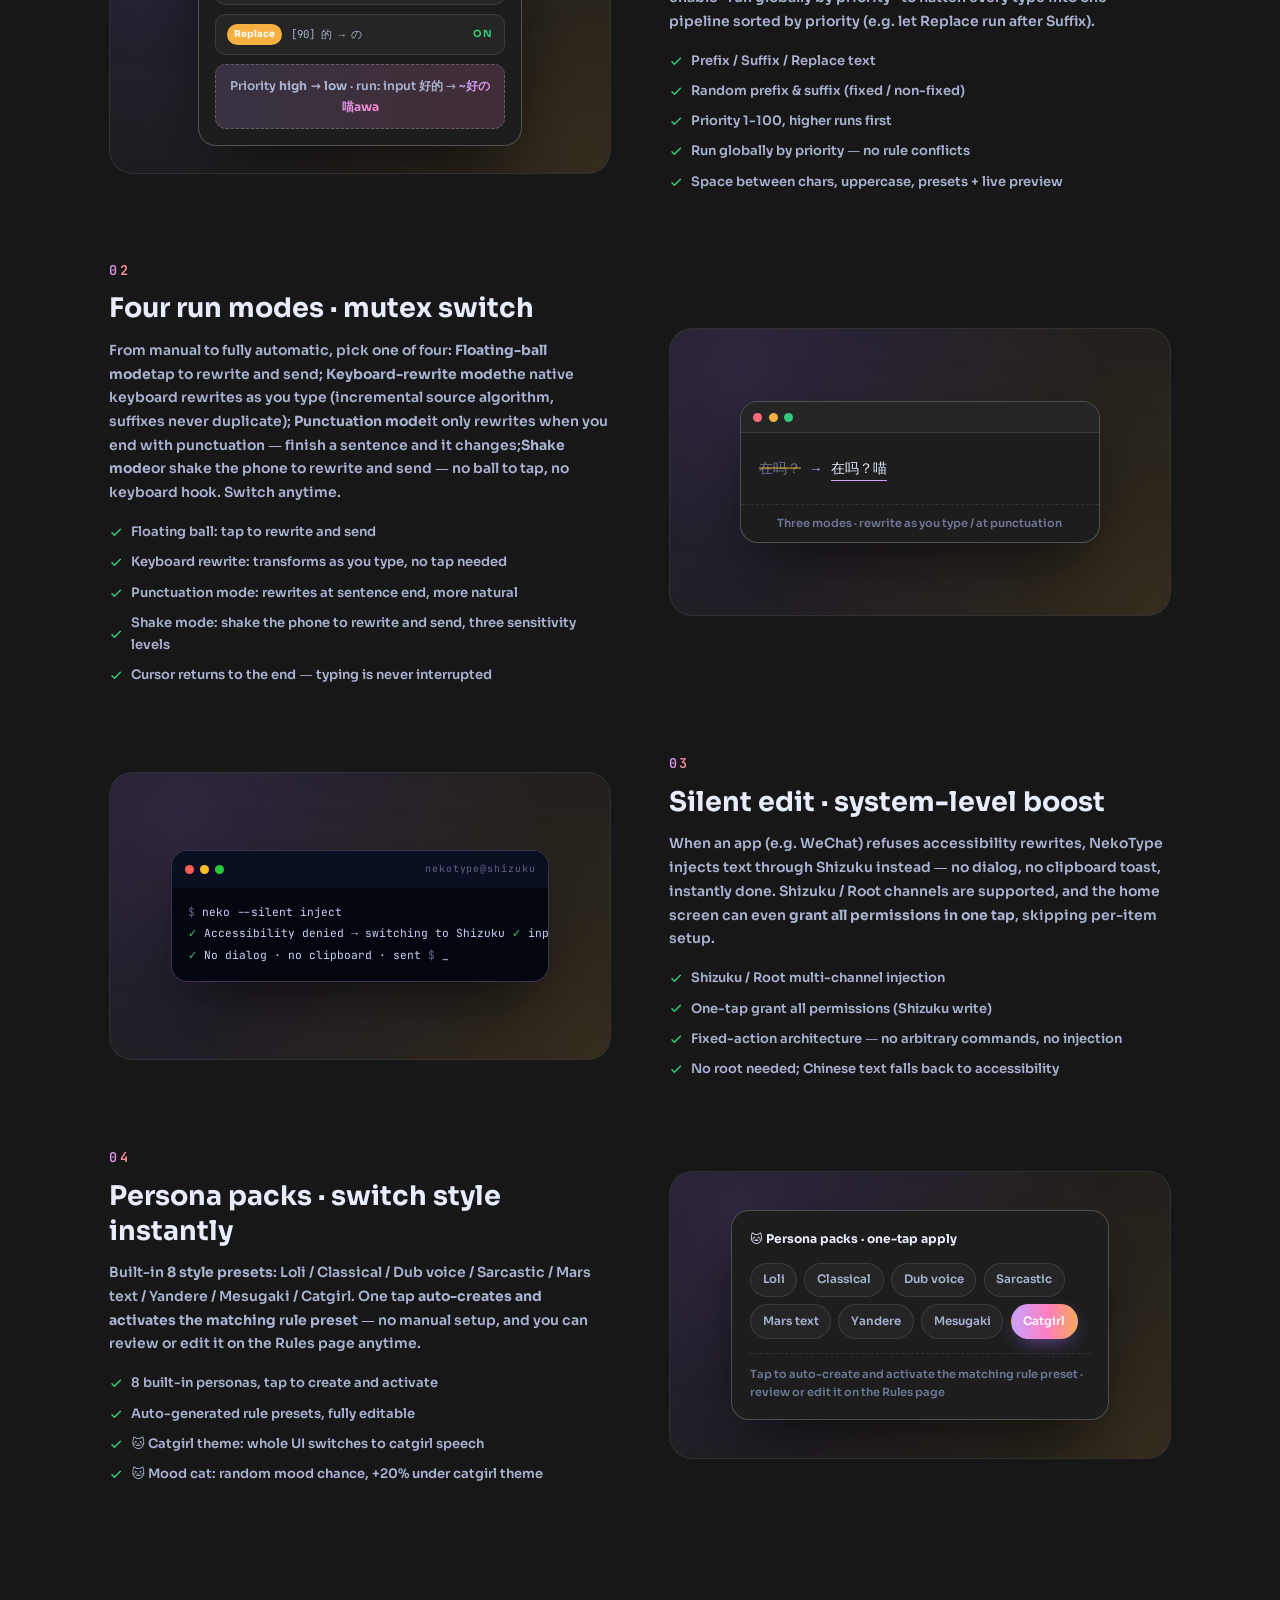
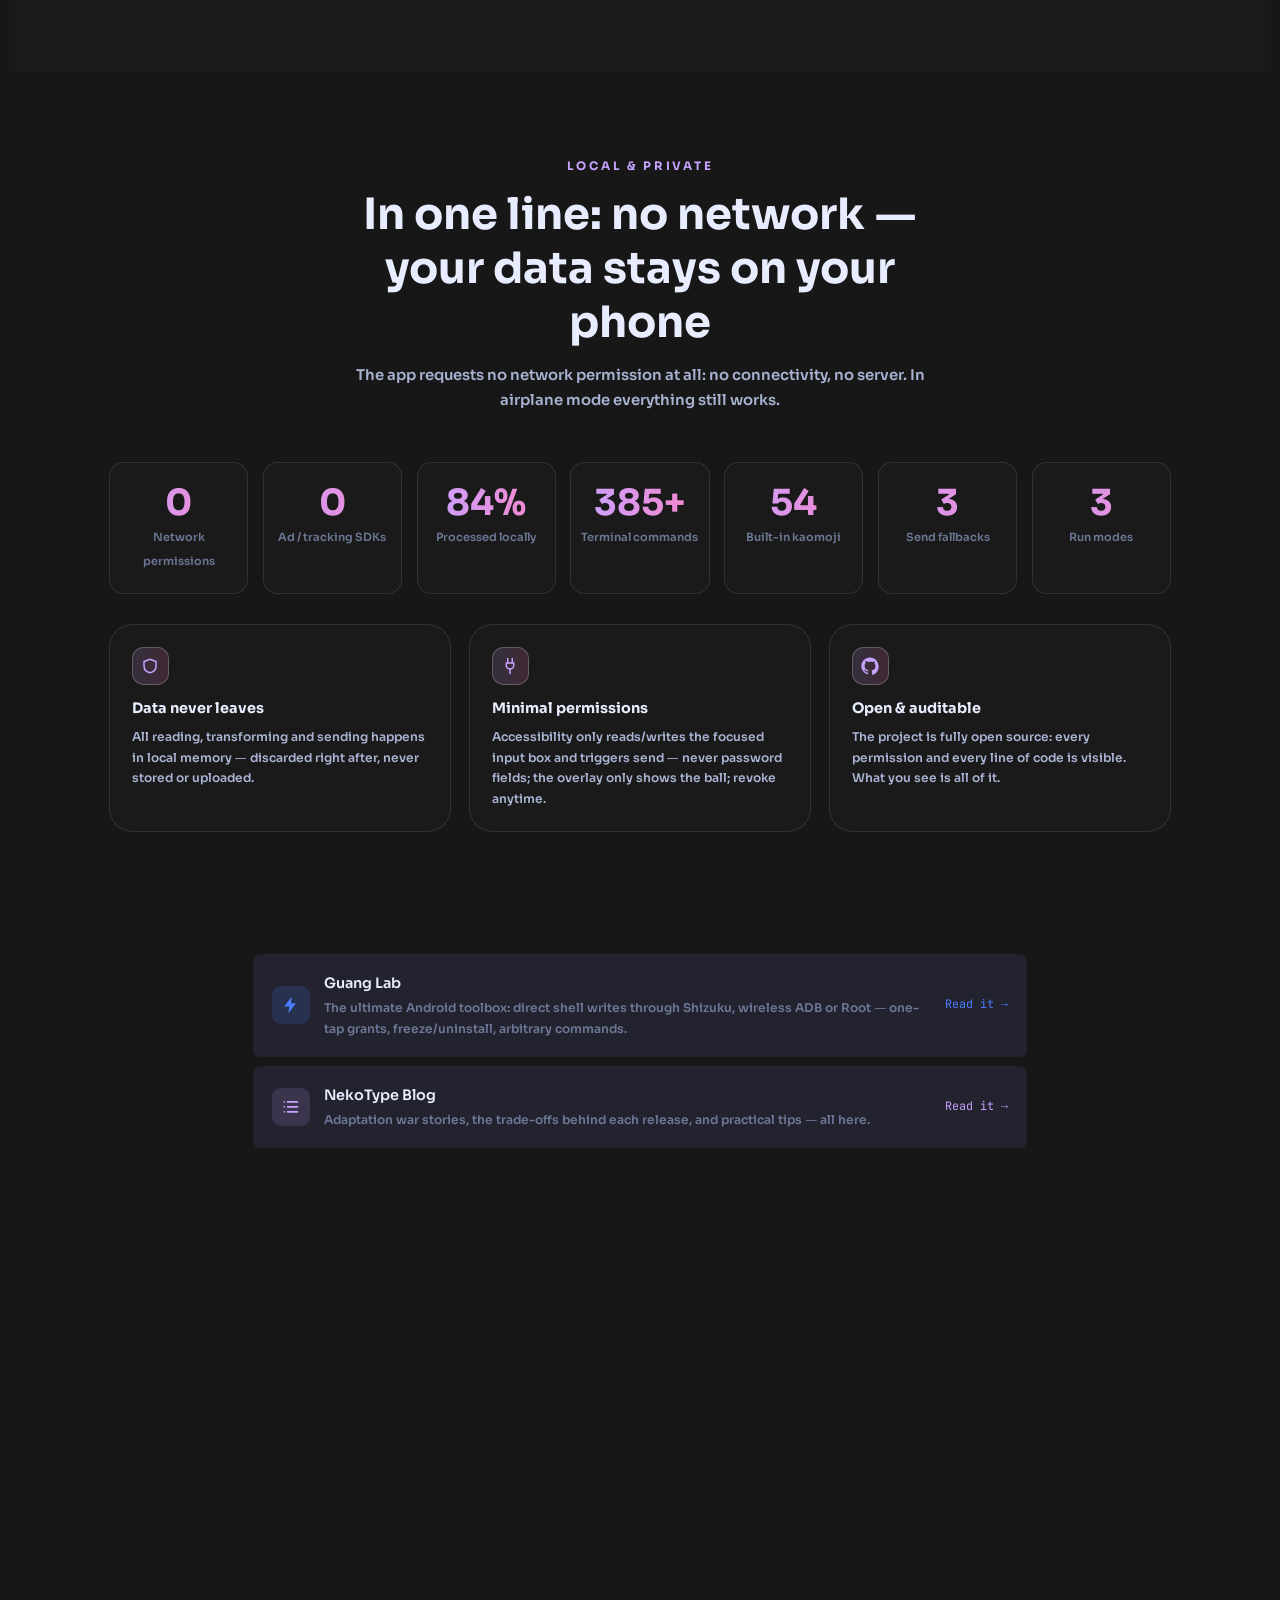
==== commit 2a6b0098: "docs(wiki): 标题改为 NekoType Wiki（去掉新手手册），顶栏标签、页脚、meta 同步；如何开始表格改书面表头与章节名" ====
--- a/index.html
+++ b/index.html
@@ -22,16 +22,16 @@
   <meta property="og:type" content="website" />
 
   <!-- 标签页图标 = NekoType 自己的图标（assets/index.jpg 缩小版，原图 247KB 不能直接当 favicon） -->
-  <link rel="icon" type="image/png" sizes="32x32" href="assets/icon-32.png?v=2.9.1.60" />
-  <link rel="icon" type="image/png" sizes="48x48" href="assets/icon-48.png?v=2.9.1.60" />
-  <link rel="icon" type="image/png" sizes="192x192" href="assets/icon-192.png?v=2.9.1.60" />
-  <link rel="apple-touch-icon" sizes="180x180" href="assets/icon-180.png?v=2.9.1.60" />
+  <link rel="icon" type="image/png" sizes="32x32" href="assets/icon-32.png?v=2.9.1.62" />
+  <link rel="icon" type="image/png" sizes="48x48" href="assets/icon-48.png?v=2.9.1.62" />
+  <link rel="icon" type="image/png" sizes="192x192" href="assets/icon-192.png?v=2.9.1.62" />
+  <link rel="apple-touch-icon" sizes="180x180" href="assets/icon-180.png?v=2.9.1.62" />
 
   <!-- 字体全部自托管在 assets/fonts/，不再依赖 fonts.googleapis.com（国内打不开） -->
 
   <!-- 首屏用到的两个字重：提前拉，别等布局后才发现要字体 -->
   <link rel="preload" as="font" type="font/woff2" crossorigin href="assets/fonts/sora-700.woff2" />
-  <link rel="stylesheet" href="assets/css/style.css?v=2.9.1.60" />
+  <link rel="stylesheet" href="assets/css/style.css?v=2.9.1.62" />
 </head>
 <body>
   <div class="loadbar" id="loadBar" aria-hidden="true"></div>
@@ -813,7 +813,7 @@
   <!-- i18n 词典 50KB：只给真的要用繁体/英文的访客加载，中文访客不必付这个成本 -->
   <script>
   (function () {
-    var KEY = 'neko-lang', src = 'assets/js/i18n.js?v=2.9.1.60';
+    var KEY = 'neko-lang', src = 'assets/js/i18n.js?v=2.9.1.62';
     function detect() {
       var l = (navigator.language || 'zh-Hans').toLowerCase();
       if (l.indexOf('zh') === 0) return /hant|tw|hk|mo/.test(l) ? 'zh-Hant' : 'zh-Hans';
@@ -855,7 +855,7 @@
     }, true);
   })();
   </script>
-  <script src="assets/js/swarm.js?v=2.9.1.60" defer data-swarm-auto></script>
-  <script src="assets/js/main.js?v=2.9.1.60" defer></script>
+  <script src="assets/js/swarm.js?v=2.9.1.62" defer data-swarm-auto></script>
+  <script src="assets/js/main.js?v=2.9.1.62" defer></script>
 </body>
 </html>
